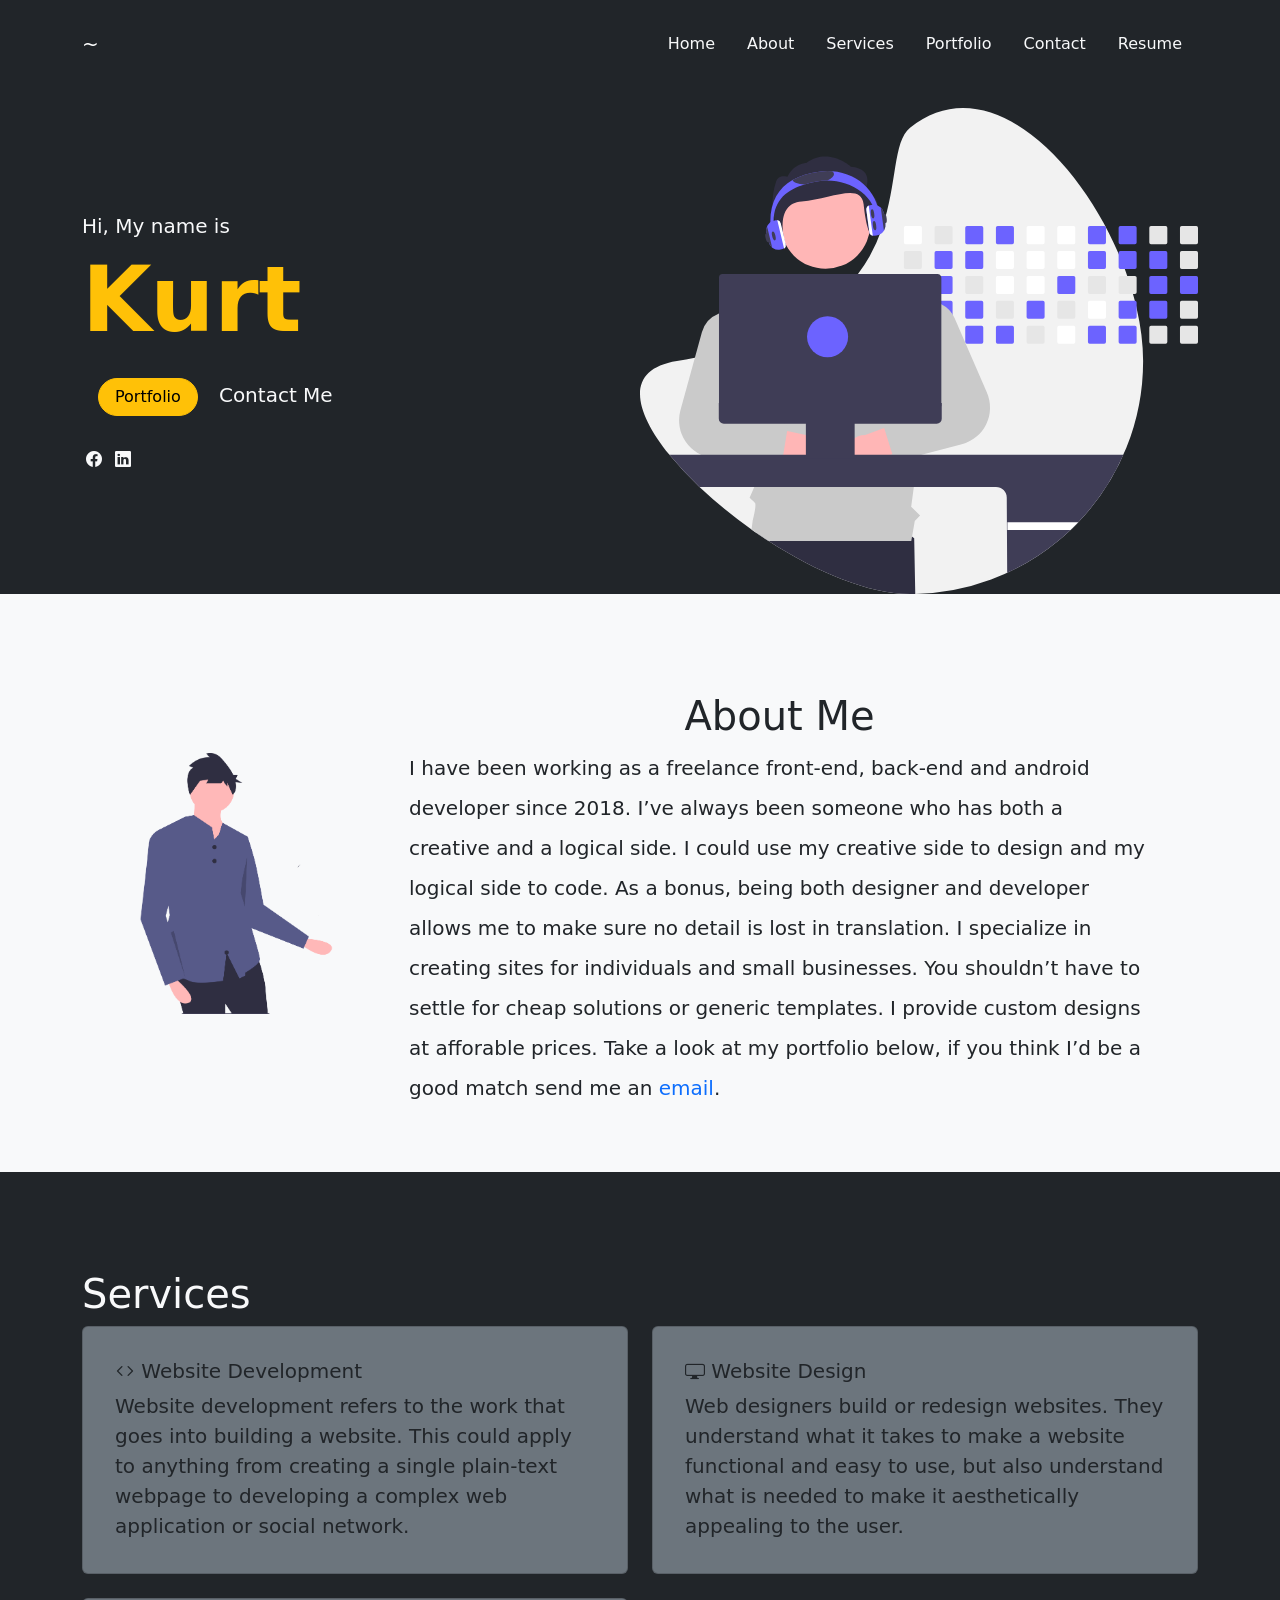
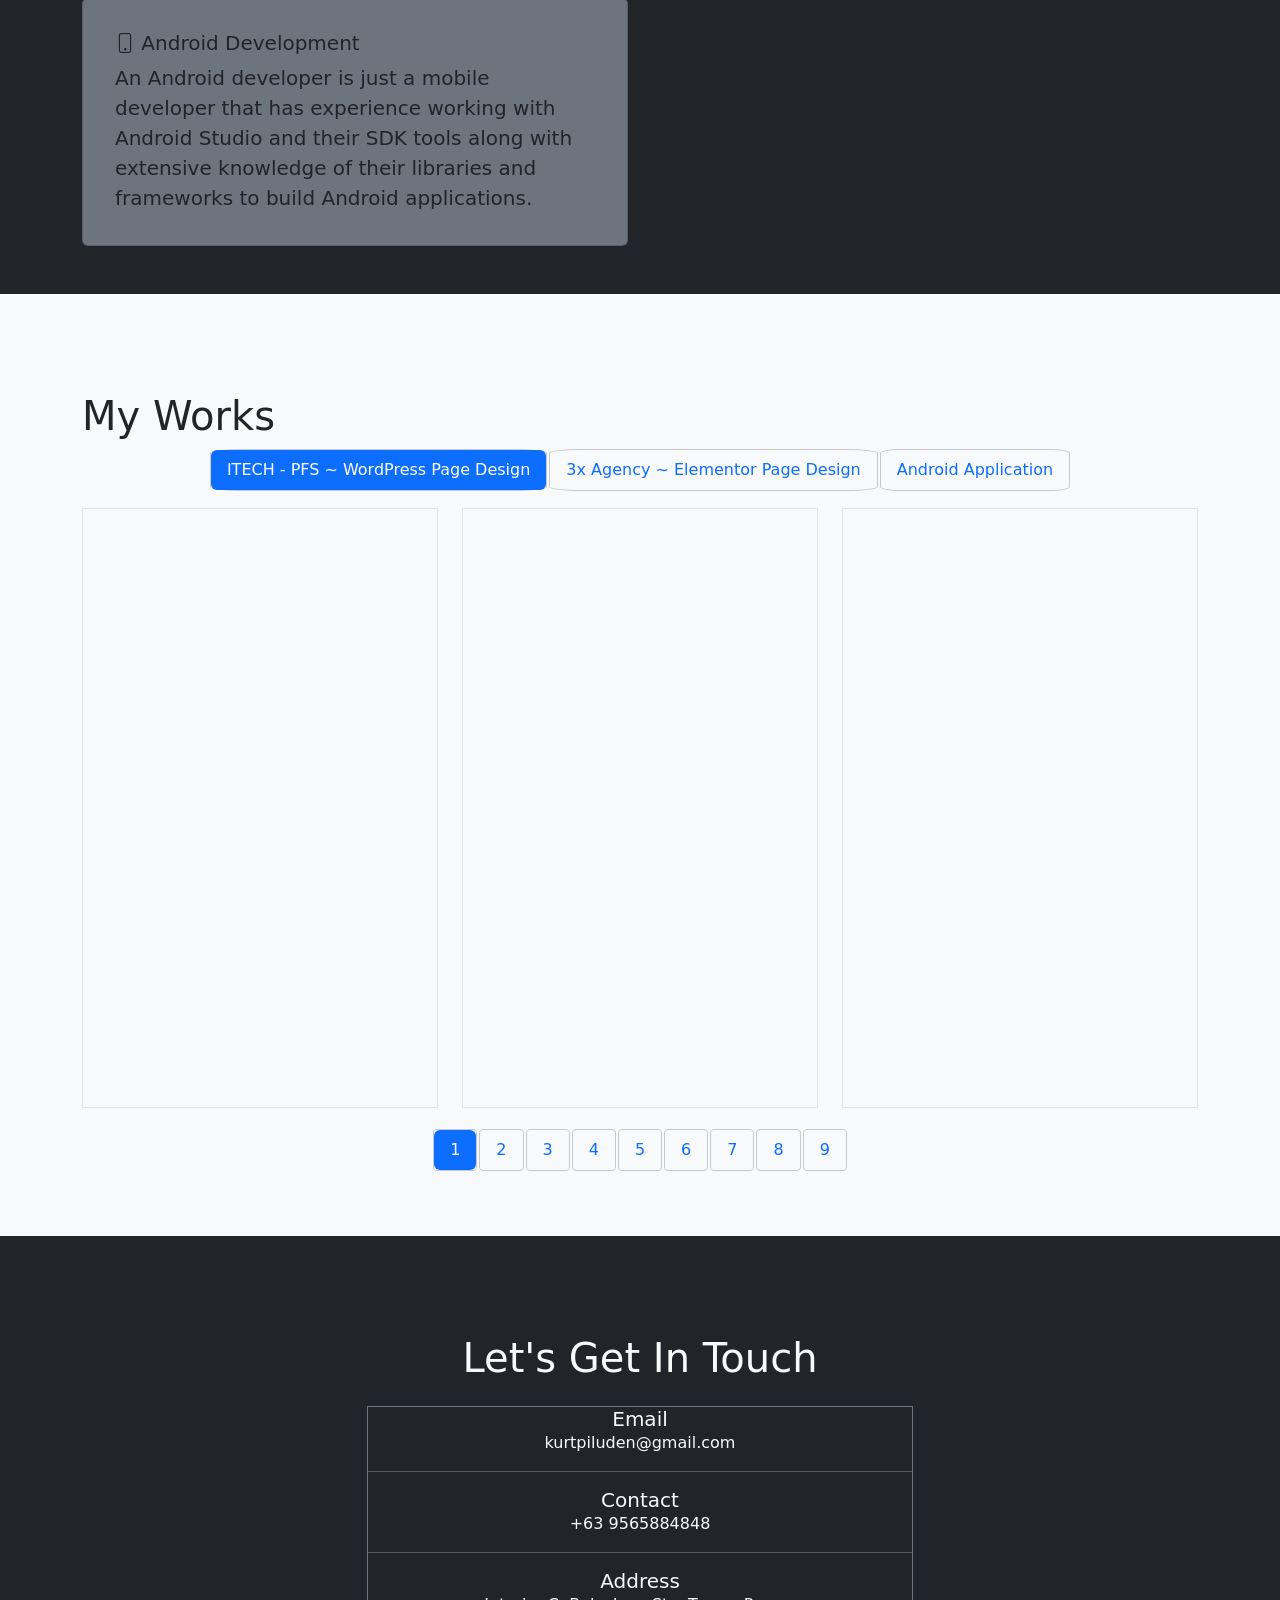
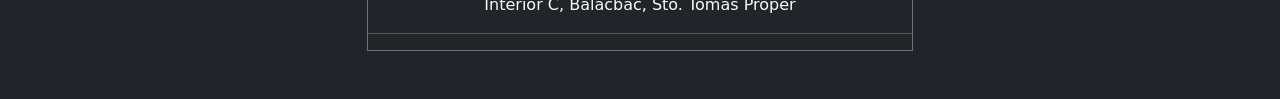
==== index.html @ 029cc688 "Update index.html" ====
<!DOCTYPE html>
<html lang="en">
  <head>
    <meta charset="UTF-8" />
    <meta http-equiv="X-UA-Compatible" content="IE=edge" />
    <meta name="viewport" content="width=device-width, initial-scale=1.0" />
    <link
      href="https://cdn.jsdelivr.net/npm/bootstrap@5.1.0/dist/css/bootstrap.min.css"
      rel="stylesheet"
      integrity="sha384-KyZXEAg3QhqLMpG8r+8fhAXLRk2vvoC2f3B09zVXn8CA5QIVfZOJ3BCsw2P0p/We"
      crossorigin="anonymous"
    />
    <link
      rel="stylesheet"
      href="https://cdn.jsdelivr.net/npm/bootstrap-icons@1.3.0/font/bootstrap-icons.css"
    />
    <link rel="stylesheet" href="style.css" />

    <title>Kurt mathew</title>
  </head>
  <body>
    <!-- NAVBAR -->
    <nav class="navbar navbar-expand-lg navbar-dark bg-dark py-3 fixed-top">
      <div class="container">
        <a href="#" class="navbar-brand">~</a>
        <button
          class="navbar-toggler"
          type="button"
          data-bs-toggle="collapse"
          data-bs-target="navbarMenu"
        >
          <span class="navbar-toggler-icon"></span>
        </button>
        <div class="collapse navbar-collapse" id="navbarMenu">
          <ul class="navbar nav ms-auto">
            <li class="nav-item">
              <a href="#" class="nav-link text-light">Home</a>
            </li>
            <li class="nav-item">
              <a href="#about" class="nav-link text-light">About</a>
            </li>
            <li class="nav-item">
              <a href="#services" class="nav-link text-light">Services</a>
            </li>
            <li class="nav-item">
              <a href="#portfolio" class="nav-link text-light">Portfolio</a>
            </li>
            <li class="nav-item">
              <a href="#contact" class="nav-link text-light">Contact</a>
            </li>
            <li class="nav-item">
              <a href="https://docs.google.com/document/d/1ZUvhlekT9rxdc0G_mpapQkmMATclfjS7/edit?usp=sharing&ouid=116935845436692806814&rtpof=true&sd=true" target="_blank" class="nav-link text-light">Resume</a>
            </li>
          </ul>
        </div>
      </div>
    </nav>

    <!-- Banner -->
    <section
      id="about-banner"
      class="bg-dark text-light p-lg-0 pt-lg-5 p-5 text-cente text-sm-start"
    >
      <div class="container">
        <div class="d-sm-flex align-items-center justify-content-between">
          <div>
            <h5 class="fw-light">Hi, My name is</h5>
            <h1 id="banner-name" class="text-warning fw-bold">Kurt</h1>
            <div class="p-3">
              <a href="#portfolio" class="px-3 btn btn-warning rounded-pill"
                >Portfolio</a
              >
              <a href="#contact" class="px-3 lead text-decoration-none text-light"
                >Contact Me</a
              >
            </div>
            <div class="py-3">
              <a href="https://www.facebook.com/kurt.piluden/" target="_blank"><i class="bi bi-facebook text-light mx-1"></i></a>
              <a href="https://www.linkedin.com/in/kurt-piluden-186836158/" target="_blank"><i class="bi bi-linkedin text-light mx-1" ></i></a>
            </div>
          </div>
          <img
            src="img/banner-img.svg"
            class="w-50 img-fluid d-none d-sm-block"
            alt=""
          />
        </div>
      </div>
    </section>

    <!-- About -->
    <section class="bg-light py-5" id="about">
      <div class="container">
        <div class="d-sm-flex align-items-center justify-content-between">
          <img
            src="img/abt.png"
            alt=""
            class="w-25 img-fluid d-none d-sm-block"
          />
          <div class="px-5">
            <h1 class="text-center">About Me</h1>
            <p class="lead lh-lg">
              I have been working as a freelance front-end, back-end and android developer since 2018. I’ve always been someone who has both a creative and a logical side. I could use my creative side to design and my logical side to code. As a bonus, being both designer and developer allows me to make sure no detail is lost in translation. I specialize in creating sites for individuals and small businesses. You shouldn’t have to settle for cheap solutions or generic templates. I provide custom designs at afforable prices. Take a look at my portfolio below, if you think I’d be a good match send me an <a class="text-primary text-decoration-none" href="mailto:kurtpioluden@gmail.com">email</a>. 
            </p>
          </div>
        </div>
      </div>
    </section>

    <!-- Services -->
    <section class="bg-dark text-light py-5" id="services">
      <div class="container">
        <h1>Services</h1>
        <div class="row g-4">
          <div class="col-md-6">
            <div class="card bg-secondary p-3">
              <div class="card-body">
                <h5 class="card-title">
                  <i class="bi bi-code"></i> Website Development
                </h5>
                <!-- <p class="fs-6">3 years experience</p> -->
                <p class="card-text lead">
                  Website development refers to the work that goes into building
                  a website. This could apply to anything from creating a single
                  plain-text webpage to developing a complex web application or
                  social network.
                </p>
                <!-- <p class="fs-6">HTML5, CSS3, JavaScript, PHP, WordPress</p> -->
              </div>
            </div>
          </div>

          <div class="col-md-6">
            <div class="card bg-secondary p-3">
              <div class="card-body">
                <h5 class="card-title">
                  <i class="bi bi-display"></i> Website Design
                </h5>
                <!-- <p class="fs-6">3 years experience</p> -->
                <p class="card-text lead">
                  Web designers build or redesign websites. They understand what
                  it takes to make a website functional and easy to use, but
                  also understand what is needed to make it aesthetically
                  appealing to the user.
                </p>
                <!-- <p class="fs-6">HTML5, CSS3, JavaScript, Bootstrap Layout Design, WordPress, Elementor</p> -->
              </div>
            </div>
          </div>

          <div class="col-md-6">
            <div class="card bg-secondary p-3">
              <div class="card-body">
                <h5 class="card-title">
                  <i class="bi bi-phone"></i> Android Development
                </h5>
                <!-- <p class="fs-6">3 years experience</p> -->
                <p class="card-text lead">
                  An Android developer is just a mobile developer that has
                  experience working with Android Studio and their SDK tools
                  along with extensive knowledge of their libraries and
                  frameworks to build Android applications.
                </p>
                <!-- <p class="fs-6">Android Studio</p> -->
              </div>
            </div>
          </div>
          <!-- <div class="col-md-6">
            <div class="card bg-secondary p-3">
              <div class="card-body">
                <h5 class="card-title">
                  <i class="bi bi-display"></i> Web Development
                </h5>
                <p class="fs-6">3 years experience</p>
                <p class="card-text lead">
                  Lorem ipsum dolor sit amet, consectetur adipiscing elit.
                  Praesent at tortor dui. Integer purus justo, volutpat sit amet
                  nisl vitae, tempus ullamcorper magna.
                </p>
                <p class="fs-6">HTML5, CSS3, JavaScript, PHP, Wordpress</p>
              </div>
            </div>
          </div> -->
        </div>
      </div>
    </section>

    <!-- Portfolio -->
    <section class="bg-light text-dark py-5" id="portfolio">
      <div class="container">
        <h1>My Works</h1>
        <ul class="nav nav-pills mb-3 d-flex justify-content-center" id="pills-tab" role="tablist">
          <li class="nav-item" role="presentation">
            <button class="nav-link active" id="pills-home-tab" data-bs-toggle="pill" data-bs-target="#pills-home" type="button" role="tab" >
              ITECH - PFS ~ WordPress Page Design
            </button>
          </li>
          <li class="nav-item" role="presentation">
            <button class="nav-link" id="pills-profile-tab" data-bs-toggle="pill" data-bs-target="#pills-profile" type="button" role="tab" >
              3x Agency ~ Elementor Page Design
            </button>
          </li>
          <li class="nav-item" role="presentation">
            <button class="nav-link" id="pills-contact-tab" data-bs-toggle="pill" data-bs-target="#pills-contact" type="button" role="tab" >
              Android Application
            </button>
          </li>
        </ul>

        <div class="tab-content" id="pills-tabContent">
          <!-- WordPress -->
          <div class="tab-pane fade show active" id="pills-home" role="tabpanel">

            <!-- Pages Content -->
            <div class="tab-content" id="workpills-tabContent">
              <div class="tab-pane show active fade" id="page-one" role="tabpanel">
                <div class="row">
                  <div class="col-sm-4">
                    <div class="screen">
                      <a href="#img1"><img src="img/wp-work-1.png" alt="" class="img-fluid" /></a>
                    </div>
                    <!-- lightbox container hidden with CSS -->
                    <a href="#portfolio" class="lightbox" id="img1">
                      <img src="img/wp-work-1.png" alt="" class="lightbox_content" />
                    </a>
                  </div>
                  <div class="col-sm-4">
                    <div class="screen">
                      <a href="#img2"><img src="img/wp-work-2.png" alt="" class="img-fluid" /></a>
                    </div>
                    <!-- lightbox container hidden with CSS -->
                    <a href="#portfolio" class="lightbox" id="img2">
                      <img src="img/wp-work-2.png" alt="" class="lightbox_content" />
                    </a>
                  </div>

                  <div class="col-sm-4">
                    <div class="screen">
                      <a href="#img3"><img src="img/wp-work-3.png" alt="" class="img-fluid" /></a>
                    </div>
                    <!-- lightbox container hidden with CSS -->
                    <a href="#portfolio" class="lightbox" id="img3">
                      <img src="img/wp-work-3.png" alt="" class="lightbox_content" />
                    </a>
                  </div>
                </div>
              </div>

              <div class="tab-pane fade" id="page-two" role="tabpanel">
                <div class="row">
                  <div class="col-sm-4">
                    <div class="screen">
                      <a href="#img4"><img src="img/wp-work-4.png" alt="" class="img-fluid" /></a>
                    </div>
                    <!-- lightbox container hidden with CSS -->
                    <a href="#portfolio" class="lightbox" id="img4">
                      <img src="img/wp-work-4.png" alt="" class="lightbox_content" />
                    </a>
                  </div>
                  <div class="col-sm-4">
                    <div class="screen">
                      <a href="#img5"><img src="img/wp-work-5.png" alt="" class="img-fluid" /></a>
                    </div>
                    <!-- lightbox container hidden with CSS -->
                    <a href="#portfolio" class="lightbox" id="img5">
                      <img src="img/wp-work-5.png" alt="" class="lightbox_content" />
                    </a>
                  </div>
                  <div class="col-sm-4">
                    <div class="screen">
                      <a href="#img6"><img src="img/wp-work-6.png" alt="" class="img-fluid" /></a>
                    </div>
                    <!-- lightbox container hidden with CSS -->
                    <a href="#portfolio" class="lightbox" id="img6">
                      <img src="img/wp-work-6.png" alt="" class="lightbox_content" />
                    </a>
                  </div>
                </div>
              </div>

              <div class="tab-pane fade" id="page-three" role="tabpanel">
                <div class="row">
                  <div class="col-sm-4">
                    <div class="screen">
                      <a href="#img7"><img src="img/wp-work-7.png" alt="" class="img-fluid" /></a>
                    </div>
                    <!-- lightbox container hidden with CSS -->
                    <a href="#portfolio" class="lightbox" id="img7">
                      <img src="img/wp-work-7.png" alt="" class="lightbox_content" />
                    </a>
                  </div>
                  <div class="col-sm-4">
                    <div class="screen">
                      <a href="#img8"><img src="img/wp-work-8.png" alt="" class="img-fluid" /></a>
                    </div>
                    <!-- lightbox container hidden with CSS -->
                    <a href="#portfolio" class="lightbox" id="img8">
                      <img src="img/wp-work-8.png" alt="" class="lightbox_content" />
                    </a>
                  </div>
                  <div class="col-sm-4">
                    <div class="screen">
                      <a href="#img9"><img src="img/wp-work-9.png" alt="" class="img-fluid" /></a>
                    </div>
                    <!-- lightbox container hidden with CSS -->
                    <a href="#portfolio" class="lightbox" id="img9">
                      <img src="img/wp-work-9.png" alt="" class="lightbox_content" />
                    </a>
                  </div>
                </div>
              </div>

              <div class="tab-pane fade" id="page-four" role="tabpanel">
                <div class="row">
                  <div class="col-sm-4">
                    <div class="screen">
                      <a href="#img10"><img src="img/wp-work-10.png" alt="" class="img-fluid" /></a>
                    </div>
                    <!-- lightbox container hidden with CSS -->
                    <a href="#portfolio" class="lightbox" id="img10">
                      <img src="img/wp-work-10.png" alt="" class="lightbox_content" />
                    </a>
                  </div>
                  <div class="col-sm-4">
                    <div class="screen">
                      <a href="#img11"><img src="img/wp-work-11.png" alt="" class="img-fluid" /></a>
                    </div>
                    <!-- lightbox container hidden with CSS -->
                    <a href="#portfolio" class="lightbox" id="img11">
                      <img src="img/wp-work-11.png" alt="" class="lightbox_content" />
                    </a>
                  </div>
                  <div class="col-sm-4">
                    <div class="screen">
                      <a href="#img12"><img src="img/wp-work-12.png" alt="" class="img-fluid" /></a>
                    </div>
                    <!-- lightbox container hidden with CSS -->
                    <a href="#portfolio" class="lightbox" id="img12">
                      <img src="img/wp-work-12.png" alt="" class="lightbox_content" />
                    </a>
                  </div>
                </div>
              </div>

              <div class="tab-pane fade" id="page-five" role="tabpanel">
                <div class="row">
                  <div class="col-sm-4">
                    <div class="screen">
                      <a href="#img13"><img src="img/wp-work-13.png" alt="" class="img-fluid" /></a>
                    </div>
                    <!-- lightbox container hidden with CSS -->
                    <a href="#portfolio" class="lightbox" id="img13">
                      <img src="img/wp-work-13.png" alt="" class="lightbox_content" />
                    </a>
                  </div>
                  <div class="col-sm-4">
                    <div class="screen">
                      <a href="#img14"><img src="img/wp-work-14.png" alt="" class="img-fluid" /></a>
                    </div>
                    <!-- lightbox container hidden with CSS -->
                    <a href="#portfolio" class="lightbox" id="img14">
                      <img src="img/wp-work-14.png" alt="" class="lightbox_content" />
                    </a>
                  </div>
                  <div class="col-sm-4">
                    <div class="screen">
                      <a href="#img15"><img src="img/wp-work-15.png" alt="" class="img-fluid" /></a>
                    </div>
                    <!-- lightbox container hidden with CSS -->
                    <a href="#portfolio" class="lightbox" id="img15">
                      <img src="img/wp-work-15.png" alt="" class="lightbox_content" />
                    </a>
                  </div>
                </div>
              </div>

              <div class="tab-pane fade" id="page-six" role="tabpanel">
                <div class="row">
                  <div class="col-sm-4">
                    <div class="screen">
                      <a href="#img16"><img src="img/wp-work-16.png" alt="" class="img-fluid" /></a>
                    </div>
                    <!-- lightbox container hidden with CSS -->
                    <a href="#portfolio" class="lightbox" id="img16">
                      <img src="img/wp-work-16.png" alt="" class="lightbox_content" />
                    </a>
                  </div>
                  <div class="col-sm-4">
                    <div class="screen">
                      <a href="#img17"><img src="img/wp-work-17.png" alt="" class="img-fluid" /></a>
                    </div>
                    <!-- lightbox container hidden with CSS -->
                    <a href="#portfolio" class="lightbox" id="img17">
                      <img src="img/wp-work-17.png" alt="" class="lightbox_content" />
                    </a>
                  </div>
                  <div class="col-sm-4">
                    <div class="screen">
                      <a href="#img18"><img src="img/wp-work-18.png" alt="" class="img-fluid" /></a>
                    </div>
                    <!-- lightbox container hidden with CSS -->
                    <a href="#portfolio" class="lightbox" id="img18">
                      <img src="img/wp-work-18.png" alt="" class="lightbox_content" />
                    </a>
                  </div>
                </div>
              </div>

              <div class="tab-pane fade" id="page-seven" role="tabpanel">
                <div class="row">
                  <div class="col-sm-4">
                    <div class="screen">
                      <a href="#img19"><img src="img/wp-work-19.png" alt="" class="img-fluid" /></a>
                    </div>
                    <!-- lightbox container hidden with CSS -->
                    <a href="#portfolio" class="lightbox" id="img19">
                      <img src="img/wp-work-19.png" alt="" class="lightbox_content" />
                    </a>
                  </div>
                  <div class="col-sm-4">
                    <div class="screen">
                      <a href="#img20"><img src="img/wp-work-20.png" alt="" class="img-fluid" /></a>
                    </div>
                    <!-- lightbox container hidden with CSS -->
                    <a href="#portfolio" class="lightbox" id="img20">
                      <img src="img/wp-work-20.png" alt="" class="lightbox_content" />
                    </a>
                  </div>
                  <div class="col-sm-4">
                    <div class="screen">
                      <a href="#img21"><img src="img/wp-work-21.png" alt="" class="img-fluid" /></a>
                    </div>
                    <!-- lightbox container hidden with CSS -->
                    <a href="#portfolio" class="lightbox" id="img21">
                      <img src="img/wp-work-21.png" alt="" class="lightbox_content" />
                    </a>
                  </div>
                </div>
              </div>

              <div class="tab-pane fade" id="page-eight" role="tabpanel">
                <div class="row">
                  <div class="col-sm-4">
                    <div class="screen">
                      <a href="#img22"><img src="img/wp-work-22.png" alt="" class="img-fluid" /></a>
                    </div>
                    <!-- lightbox container hidden with CSS -->
                    <a href="#portfolio" class="lightbox" id="img22">
                      <img src="img/wp-work-22.png" alt="" class="lightbox_content" />
                    </a>
                  </div>
                  <div class="col-sm-4">
                    <div class="screen">
                      <a href="#img23"><img src="img/wp-work-23.png" alt="" class="img-fluid" /></a>
                    </div>
                    <!-- lightbox container hidden with CSS -->
                    <a href="#portfolio" class="lightbox" id="img23">
                      <img src="img/wp-work-23.png" alt="" class="lightbox_content" />
                    </a>
                  </div>
                  <div class="col-sm-4">
                    <div class="screen">
                      <a href="#img24"><img src="img/wp-work-24.png" alt="" class="img-fluid" /></a>
                    </div>
                    <!-- lightbox container hidden with CSS -->
                    <a href="#portfolio" class="lightbox" id="img24">
                      <img src="img/wp-work-24.png" alt="" class="lightbox_content" />
                    </a>
                  </div>
                </div>
              </div>

              <div class="tab-pane fade" id="page-nine" role="tabpanel">
                <div class="row">
                  <div class="col-sm-4">
                    <div class="screen">
                      <a href="#img25"><img src="img/wp-work-25.png" alt="" class="img-fluid" /></a>
                    </div>
                    <!-- lightbox container hidden with CSS -->
                    <a href="#portfolio" class="lightbox" id="img25">
                      <img src="img/wp-work-25.png" alt="" class="lightbox_content" />
                    </a>
                  </div>
                  <div class="col-sm-4">
                    <div class="screen">
                      <a href="#img26"><img src="img/wp-work-26.png" alt="" class="img-fluid" /></a>
                    </div>
                    <!-- lightbox container hidden with CSS -->
                    <a href="#portfolio" class="lightbox" id="img26">
                      <img src="img/wp-work-26.png" alt="" class="lightbox_content" />
                    </a>
                  </div>
                </div>
              </div>
            </div>

            <!-- Pages -->
              <ul class="nav nav-pills mb-3 d-flex justify-content-center" id="workpills-tab" role="tablist">
                <li class="nav-item" role="presentation">
                  <button class="nav-link active" id="work-home-tab" data-bs-toggle="pill" data-bs-target="#page-one" type="button" role="tab">
                    1
                  </button>
                </li>
                <li class="nav-item" role="presentation">
                  <button class="nav-link" id="work-profile-tab" data-bs-toggle="pill" data-bs-target="#page-two" type="button" role="tab" >
                    2
                  </button>
                </li>
                <li class="nav-item" role="presentation">
                  <button class="nav-link" id="work-contact-tab" data-bs-toggle="pill" data-bs-target="#page-three" type="button" role="tab" >
                    3
                  </button>
                </li>
                <li class="nav-item" role="presentation">
                  <button class="nav-link" id="work-contact-tab" data-bs-toggle="pill" data-bs-target="#page-four" type="button" role="tab" >
                    4
                  </button>
                </li>
                <li class="nav-item" role="presentation">
                  <button class="nav-link" id="work-contact-tab" data-bs-toggle="pill" data-bs-target="#page-five" type="button" role="tab" >
                    5
                  </button>
                </li>
                <li class="nav-item" role="presentation">
                  <button class="nav-link" id="work-contact-tab" data-bs-toggle="pill" data-bs-target="#page-six" type="button" role="tab" >
                    6
                  </button>
                </li>
                <li class="nav-item" role="presentation">
                  <button class="nav-link" id="work-contact-tab" data-bs-toggle="pill" data-bs-target="#page-seven" type="button" role="tab" >
                    7
                  </button>
                </li>
                <li class="nav-item" role="presentation">
                  <button class="nav-link" id="work-contact-tab" data-bs-toggle="pill" data-bs-target="#page-eight" type="button" role="tab" >
                    8
                  </button>
                </li>
                <li class="nav-item" role="presentation">
                  <button class="nav-link" id="work-contact-tab" data-bs-toggle="pill" data-bs-target="#page-nine" type="button" role="tab" >
                    9
                  </button>
                </li>
              </ul>
          </div>

          <!-- Elementor -->
          <div class="tab-pane fade" id="pills-profile" role="tabpanel">
            <!-- Pages Content -->
            <div class="tab-content" id="Eworkpills-tabContent">
              <div class="tab-pane show active fade" id="page-oneElem" role="tabpanel">
                <div class="row">
                  <div class="col-sm-4">
                    <div class="screen">
                      <a href="#Eimg1"><img src="img/elem-work1.png" alt="" class="img-fluid" /></a>
                    </div>
                    <!-- lightbox container hidden with CSS -->
                    <a href="#portfolio" class="lightbox" id="Eimg1">
                      <img src="img/elem-work1.png" alt="" class="lightbox_content" />
                    </a>
                  </div>
                  <div class="col-sm-4">
                    <div class="screen">
                      <a href="#Eimg2"><img src="img/elem-work2.png" alt="" class="img-fluid" /></a>
                    </div>
                    <!-- lightbox container hidden with CSS -->
                    <a href="#portfolio" class="lightbox" id="Eimg2">
                      <img src="img/elem-work2.png" alt="" class="lightbox_content" />
                    </a>
                  </div>

                  <div class="col-sm-4">
                    <div class="screen">
                      <a href="#Eimg3"><img src="img/elem-work3.png" alt="" class="img-fluid" /></a>
                    </div>
                    <!-- lightbox container hidden with CSS -->
                    <a href="#portfolio" class="lightbox" id="Eimg3">
                      <img src="img/elem-work3.png" alt="" class="lightbox_content" />
                    </a>
                  </div>
                </div>
              </div>

              <div class="tab-pane fade" id="page-twoElem" role="tabpanel">
                <div class="row">
                  <div class="col-sm-4">
                    <div class="screen">
                      <a href="#Eimg4"><img src="img/elem-work4.png" alt="" class="img-fluid" /></a>
                    </div>
                    <!-- lightbox container hidden with CSS -->
                    <a href="#portfolio" class="lightbox" id="Eimg4">
                      <img src="img/elem-work4.png" alt="" class="lightbox_content" />
                    </a>
                  </div>
                  <div class="col-sm-4">
                    <div class="screen">
                      <a href="#Eimg5"><img src="img/elem-work5.png" alt="" class="img-fluid" /></a>
                    </div>
                    <!-- lightbox container hidden with CSS -->
                    <a href="#portfolio" class="lightbox" id="Eimg5">
                      <img src="img/elem-work5.png" alt="" class="lightbox_content" />
                    </a>
                  </div>

                  <div class="col-sm-4">
                    <div class="screen">
                      <a href="#Eimg6"><img src="img/elem-work6.png" alt="" class="img-fluid" /></a>
                    </div>
                    <!-- lightbox container hidden with CSS -->
                    <a href="#portfolio" class="lightbox" id="Eimg6">
                      <img src="img/elem-work6.png" alt="" class="lightbox_content" />
                    </a>
                  </div>
                </div>
              </div>

              <div class="tab-pane fade" id="page-threeElem" role="tabpanel">
                <div class="row">
                  <div class="col-sm-4">
                    <div class="screen">
                      <a href="#Eimg7"><img src="img/elem-work7.png" alt="" class="img-fluid" /></a>
                    </div>
                    <!-- lightbox container hidden with CSS -->
                    <a href="#portfolio" class="lightbox" id="Eimg7">
                      <img src="img/elem-work7.png" alt="" class="lightbox_content" />
                    </a>
                  </div>
                  <div class="col-sm-4">
                    <div class="screen">
                      <a href="#Eimg8"><img src="img/elem-work8.png" alt="" class="img-fluid" /></a>
                    </div>
                    <!-- lightbox container hidden with CSS -->
                    <a href="#portfolio" class="lightbox" id="Eimg8">
                      <img src="img/elem-work8.png" alt="" class="lightbox_content" />
                    </a>
                  </div>

                  <div class="col-sm-4">
                    <div class="screen">
                      <a href="#Eimg9"><img src="img/elem-work9.png" alt="" class="img-fluid" /></a>
                    </div>
                    <!-- lightbox container hidden with CSS -->
                    <a href="#portfolio" class="lightbox" id="Eimg9">
                      <img src="img/elem-work9.png" alt="" class="lightbox_content" />
                    </a>
                  </div>
                </div>
              </div>
            </div>

            <!-- Pages -->
            <ul class="nav nav-pills mb-3 d-flex justify-content-center" id="Eworkpills-tab" role="tablist">
              <li class="nav-item" role="presentation">
                <button class="nav-link active" id="work-home-tab" data-bs-toggle="pill" data-bs-target="#page-oneElem" type="button" role="tab">
                  1
                </button>
              </li>
              <li class="nav-item" role="presentation">
                <button class="nav-link" id="work-profile-tab" data-bs-toggle="pill" data-bs-target="#page-twoElem" type="button" role="tab" >
                  2
                </button>
              </li>
              <li class="nav-item" role="presentation">
                <button class="nav-link" id="work-contact-tab" data-bs-toggle="pill" data-bs-target="#page-threeElem" type="button" role="tab" >
                  3
                </button>
              </li>
            </ul>

          </div>

          <!-- Android -->
          <div class="tab-pane fade" id="pills-contact" role="tabpanel">
            <div class="row">
              <div class="col">
                <div class="card mb-3" style="max-width: 540px;">
                  <div class="row g-0">
                    <div class="col-md-4">
                      <img src="img/flickpick_logo.jpg" class="img-fluid rounded-start" alt="...">
                      <img src="img/qrcode_play.google.com.png" class="img-fluid rounded-start" alt="...">
                    </div>
                    <div class="col-md-8">
                      <div class="card-body">
                        <h5 class="card-title">FlickPick App</h5> <hr>
                        <p class="card-text fs-6 fw-light">When you use FlickPick, it starts to learn what kinds of movies and shows you like, and can suggest flicks for you to watch, accordingly! 
                          The more you use FlickPick, the more accurate the suggestions become!
                          </p><hr>
                          <a href="https://play.google.com/store/apps/details?id=com.flick.FlickPickAppOfficial" target="_blank" class="btn btn-primary btn-md" tabindex="-1" role="button" aria-disabled="true">Google Play</a>
                      </div>
                    </div>
                  </div>
                </div>
              </div>
            </div>
          </div>

        </div>

        </div>
      </div>
    </section>

    <!-- Contact -->
    <section class="bg-dark text-light py-5" id="contact">
      <div class="container">
        <div class="align-items-center">
          <h1 class="pb-3 text-center">Let's Get In Touch</h1>
          <div class="row">
            <div class="offset-sm-3 col-sm-6 offset-sm-3 align-items-center text-center">
              <div class="card-body border border-secondary">
                <h5 class="card-title">Email</h5>
                <p class="card-text fs-6 fw-light"><a class="text-light text-decoration-none" href="mailto:kurtpioluden@gmail.com">kurtpiluden@gmail.com</a></p><hr>
                <h5 class="card-title">Contact</h5>
                <p class="card-text fs-6 fw-light">+63 9565884848</p><hr>
                <h5 class="card-title">Address</h5>
                <p class="card-text fs-6 fw-light">Interior C, Balacbac, Sto. Tomas Proper </p><hr>
              </div>
            <!-- <div class="col-sm-4 align-items-center text-center">
              <div class="card-body border border-secondary">
                <h5 class="card-title">Email</h5>
                <p class="card-text fs-6 fw-light"><a class="text-light text-decoration-none" href="mailto:kurtpioluden@gmail.com">kurtpiluden@gmail.com</a></p><hr>
                <h5 class="card-title">Contact</h5>
                <p class="card-text fs-6 fw-light">+63 9565884848</p><hr>
                <h5 class="card-title">Address</h5>
                <p class="card-text fs-6 fw-light">Interior C, Balacbac, Sto. Tomas Proper </p><hr>
              </div>
            </div>
            <div class="col-sm-8">
              <form action="">
                <div class="row">
                  <div class="col">
                    <input type="text" class="form-control" placeholder="Name"/>
                  </div>
                  <div class="col">
                    <input type="email" class="form-control" placeholder="Email"/>
                  </div>
                </div>
                <input type="text" class="form-control" placeholder="Subject" />
                <textarea class="form-control" placeholder="Message" id="message" style="height: 100px"
                ></textarea>
                <div class="d-grid gap-2">
                  <button class="btn btn-primary btn-lg" type="button">Submit</button>
                </div>
              </form>
            </div> -->
          </div>
        </div>
      </div>
    </section>

    <script
      src="https://cdn.jsdelivr.net/npm/bootstrap@5.1.0/dist/js/bootstrap.bundle.min.js"
      integrity="sha384-U1DAWAznBHeqEIlVSCgzq+c9gqGAJn5c/t99JyeKa9xxaYpSvHU5awsuZVVFIhvj"
      crossorigin="anonymous"
    ></script>
  </body>
</html>
---- style.css ----
body::before {
  display: block;
  content: "";
  height: 60px;
}

#banner-name {
  font-size: 90px;
}

#services h1,
#portfolio h1,
#contact h1,
#about h1 {
  padding-top: 50px;
}

#workpills-tab,
#Eworkpills-tab {
  margin-top: 20px;
}

#workpills-tab li,
#pills-tab li,
#Eworkpills-tab li {
  border: 1px solid #c8c8c8;
  margin: 1px;
  border-radius: 10%;
}

.screen {
  display: block;
  /* width: 300px; */
  height: 600px;
  overflow: hidden;
  position: relative;
  border: 1px solid #e4e4e4;
  border-radius: 1px;
  margin: 0 auto;
}
/* .screen img {
  bottom: -1218px;
  width: 100%;
  height: auto;
  position: absolute;
  z-index: 0;
  margin: 0;
  padding: 0;
  -webkit-transition: top 11s;
  -moz-transition: top 11s;
  -ms-transition: top 11s;
  -o-transition: top 11s;
  transition: bottom 11s;
}
.screen:hover img {
  bottom: 0;
  -webkit-transition: all 11s;
  -moz-transition: all 11s;
  -ms-transition: all 11s;
  -o-transition: all 11s;
  transition: all 11s;
} */

input,
textarea {
  margin-bottom: 15px;
}

.form-control,
.form-control:focus {
  background: #fff0;
  color: #fff;
}

.form-control:focus {
  color: #fff;
}

/** LIGHTBOX MARKUP **/

.lightbox {
  /* Default to hidden */
  display: none;

  /* Overlay entire screen */
  position: fixed;
  z-index: 999;
  top: 0;
  left: 0;
  right: 0;
  bottom: 0;

  /* A bit of padding around image */
  padding: 1em;

  /* Translucent background */
  background: rgba(0, 0, 0, 0.8);

  width: auto; /* set arbitrary dimensions */
  height: auto;
  overflow: scroll; /* causes .lightbox to be scrollable if children overflow it */
}

.lightbox img {
  max-width: none; /* max-width: 90%; <---- don't set this (otherwise image will never overflow parent)*/
  margin-top: 4%;
  overflow-y: visible; /* overflow-y: scroll; <---- don't set this (images can't contain anythying, so nothing can overflow from them*/
  height: auto; /* height: 100%; <---- don't set this (otherwise image will never overflow parent)*/
}

/* Unhide the lightbox when it's the target */
.lightbox:target {
  display: block;
  outline: none;
}

/* .lightbox span { */
/* Full width and height */
/* display: block;
  width: 100%;
  height: 100%; */

/* Size and position background image */
/* background-position: center;
  background-repeat: no-repeat;
  background-size: contain;
} */
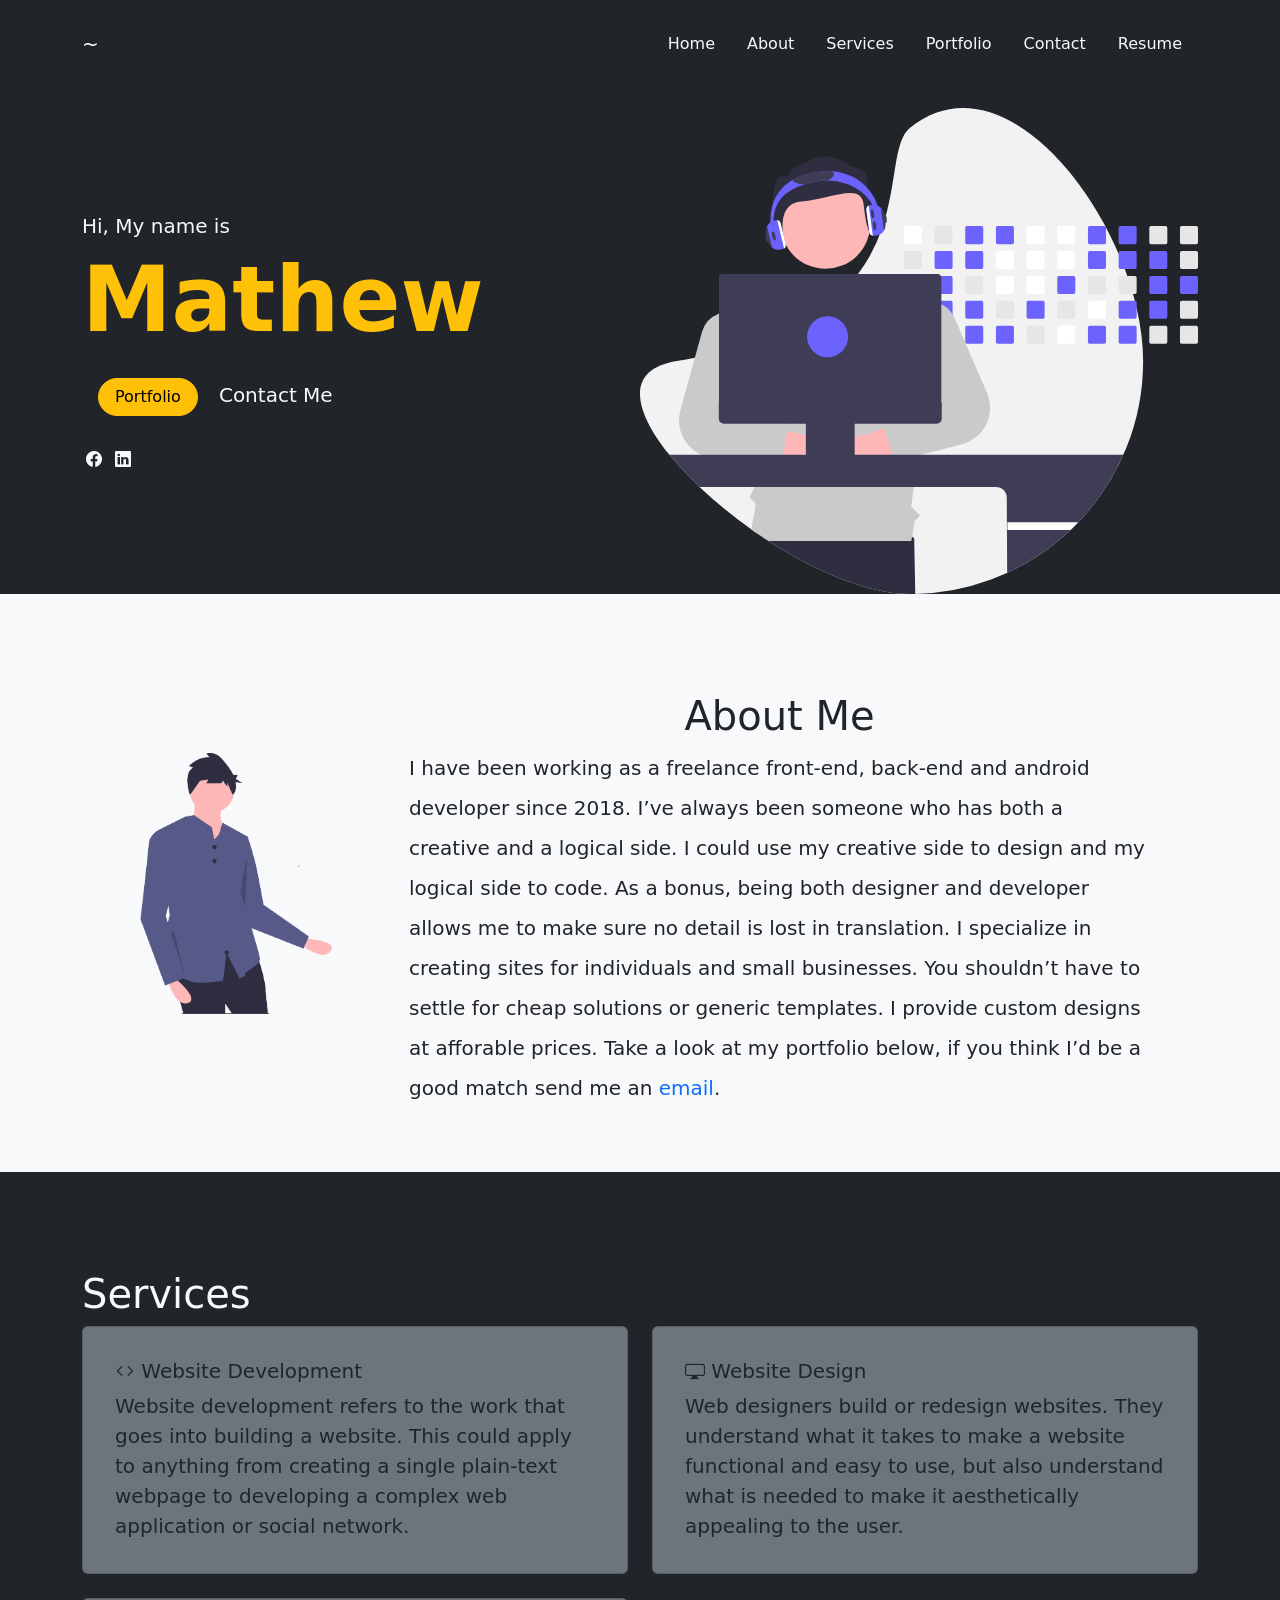
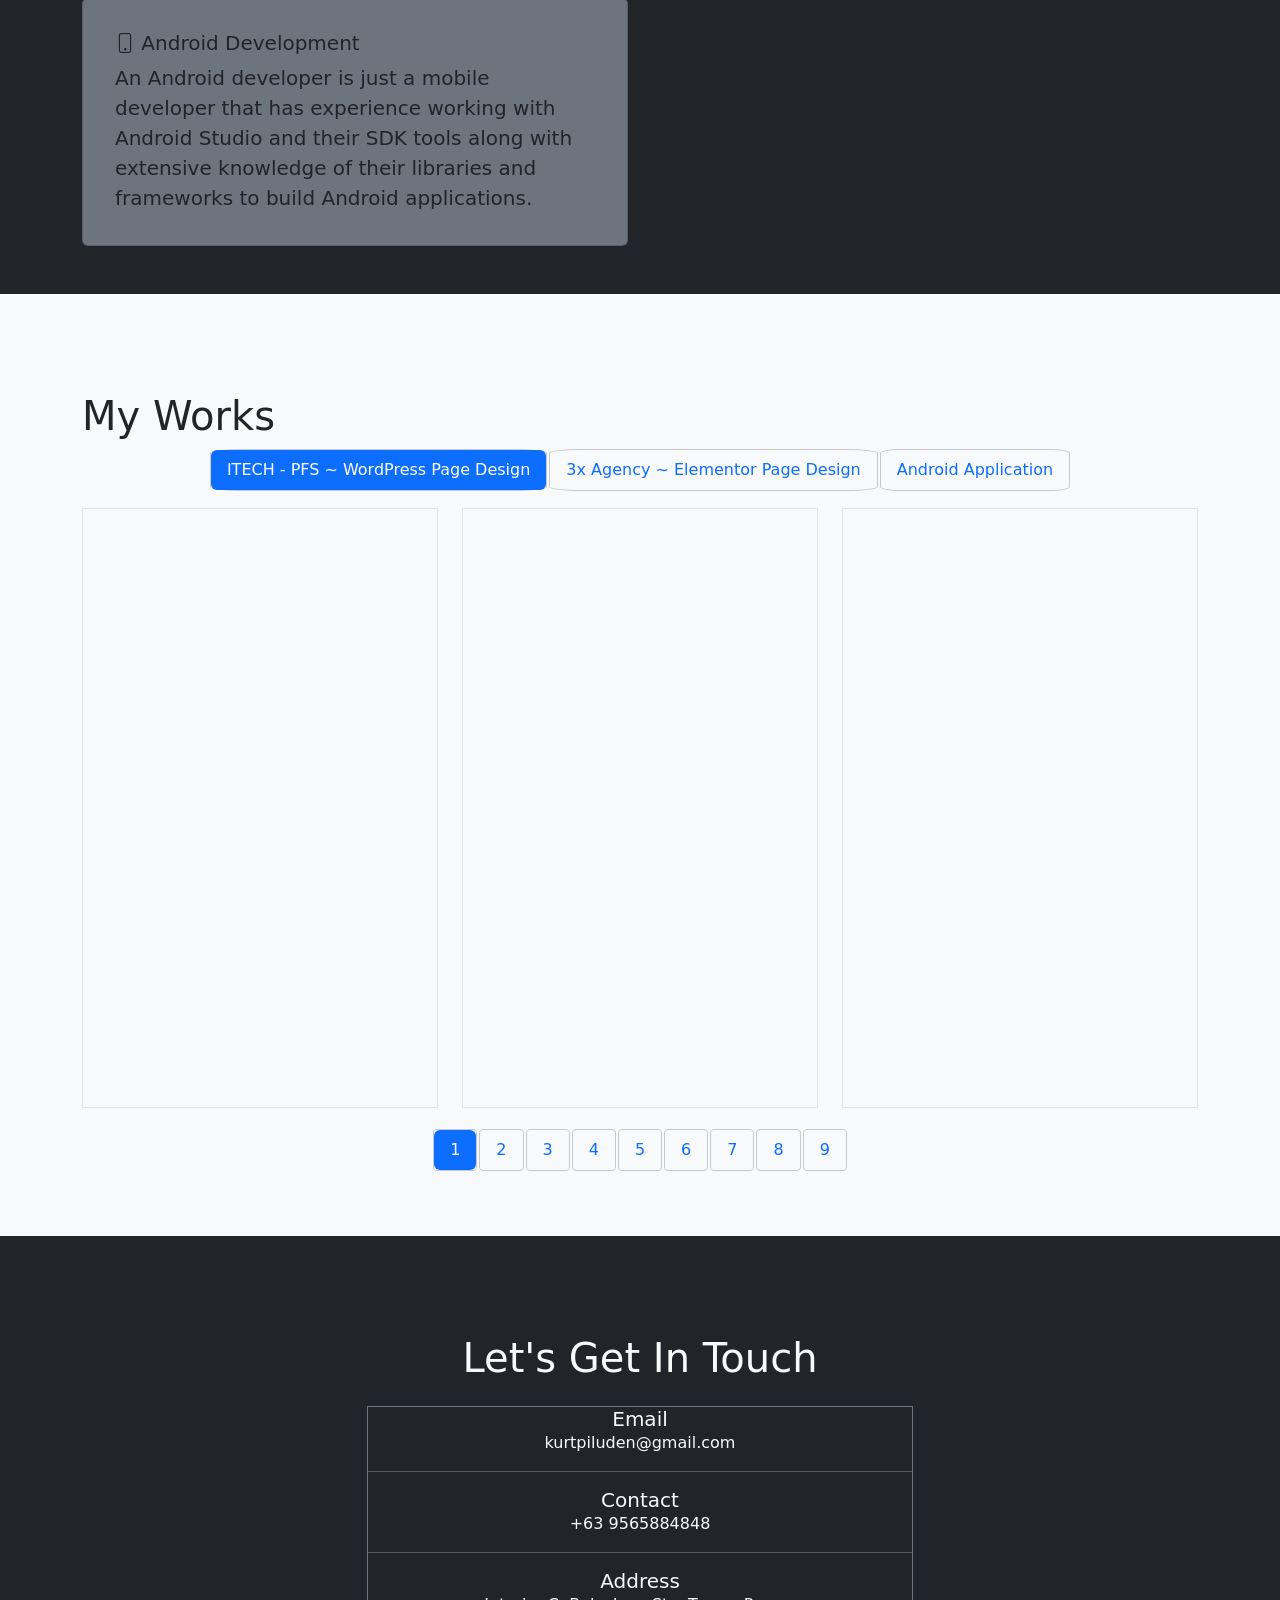
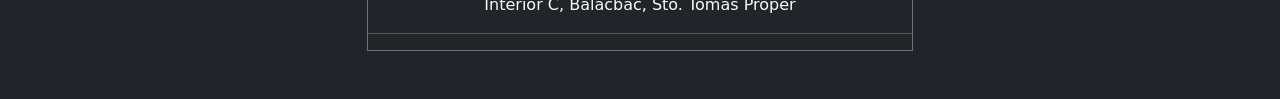
==== commit 8cff8151: "Update index.html" ====
--- a/index.html
+++ b/index.html
@@ -65,7 +65,7 @@
         <div class="d-sm-flex align-items-center justify-content-between">
           <div>
             <h5 class="fw-light">Hi, My name is</h5>
-            <h1 id="banner-name" class="text-warning fw-bold">Kurt</h1>
+            <h1 id="banner-name" class="text-warning fw-bold">Mathew</h1>
             <div class="p-3">
               <a href="#portfolio" class="px-3 btn btn-warning rounded-pill"
                 >Portfolio</a
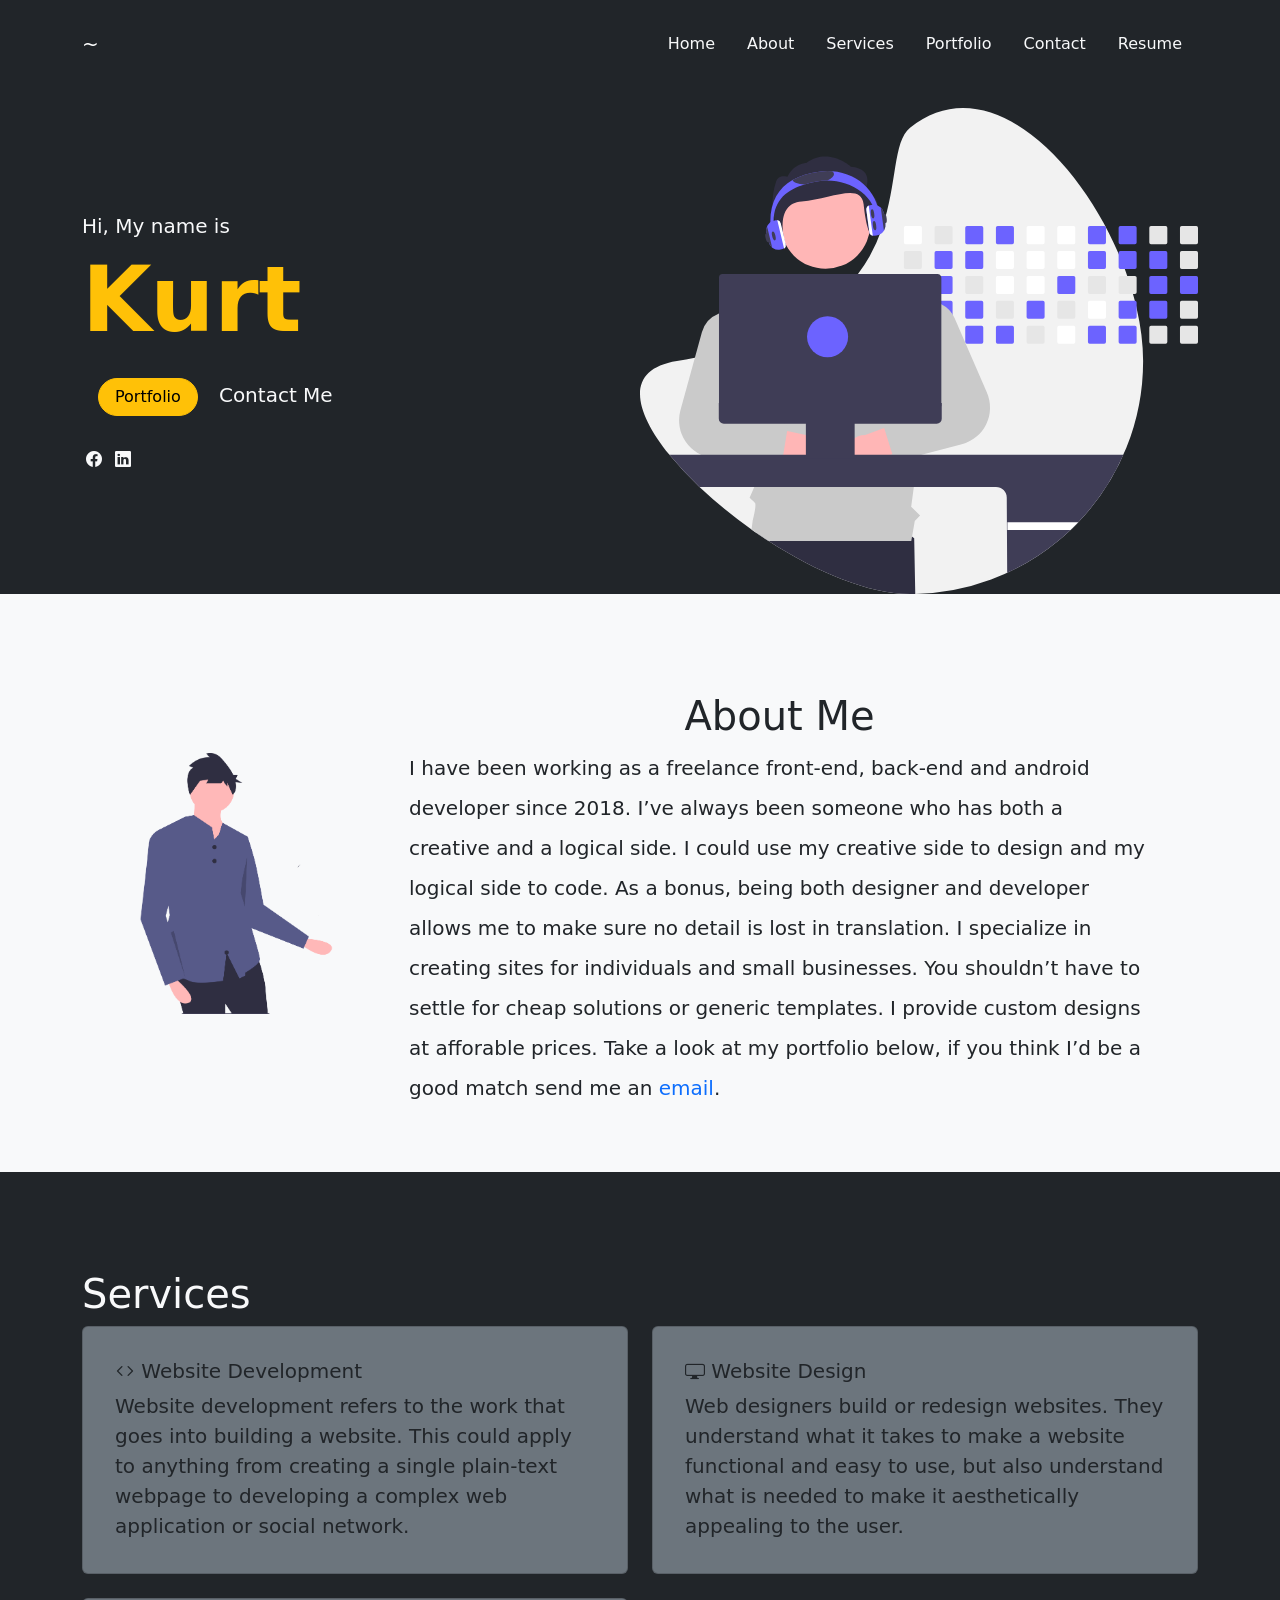
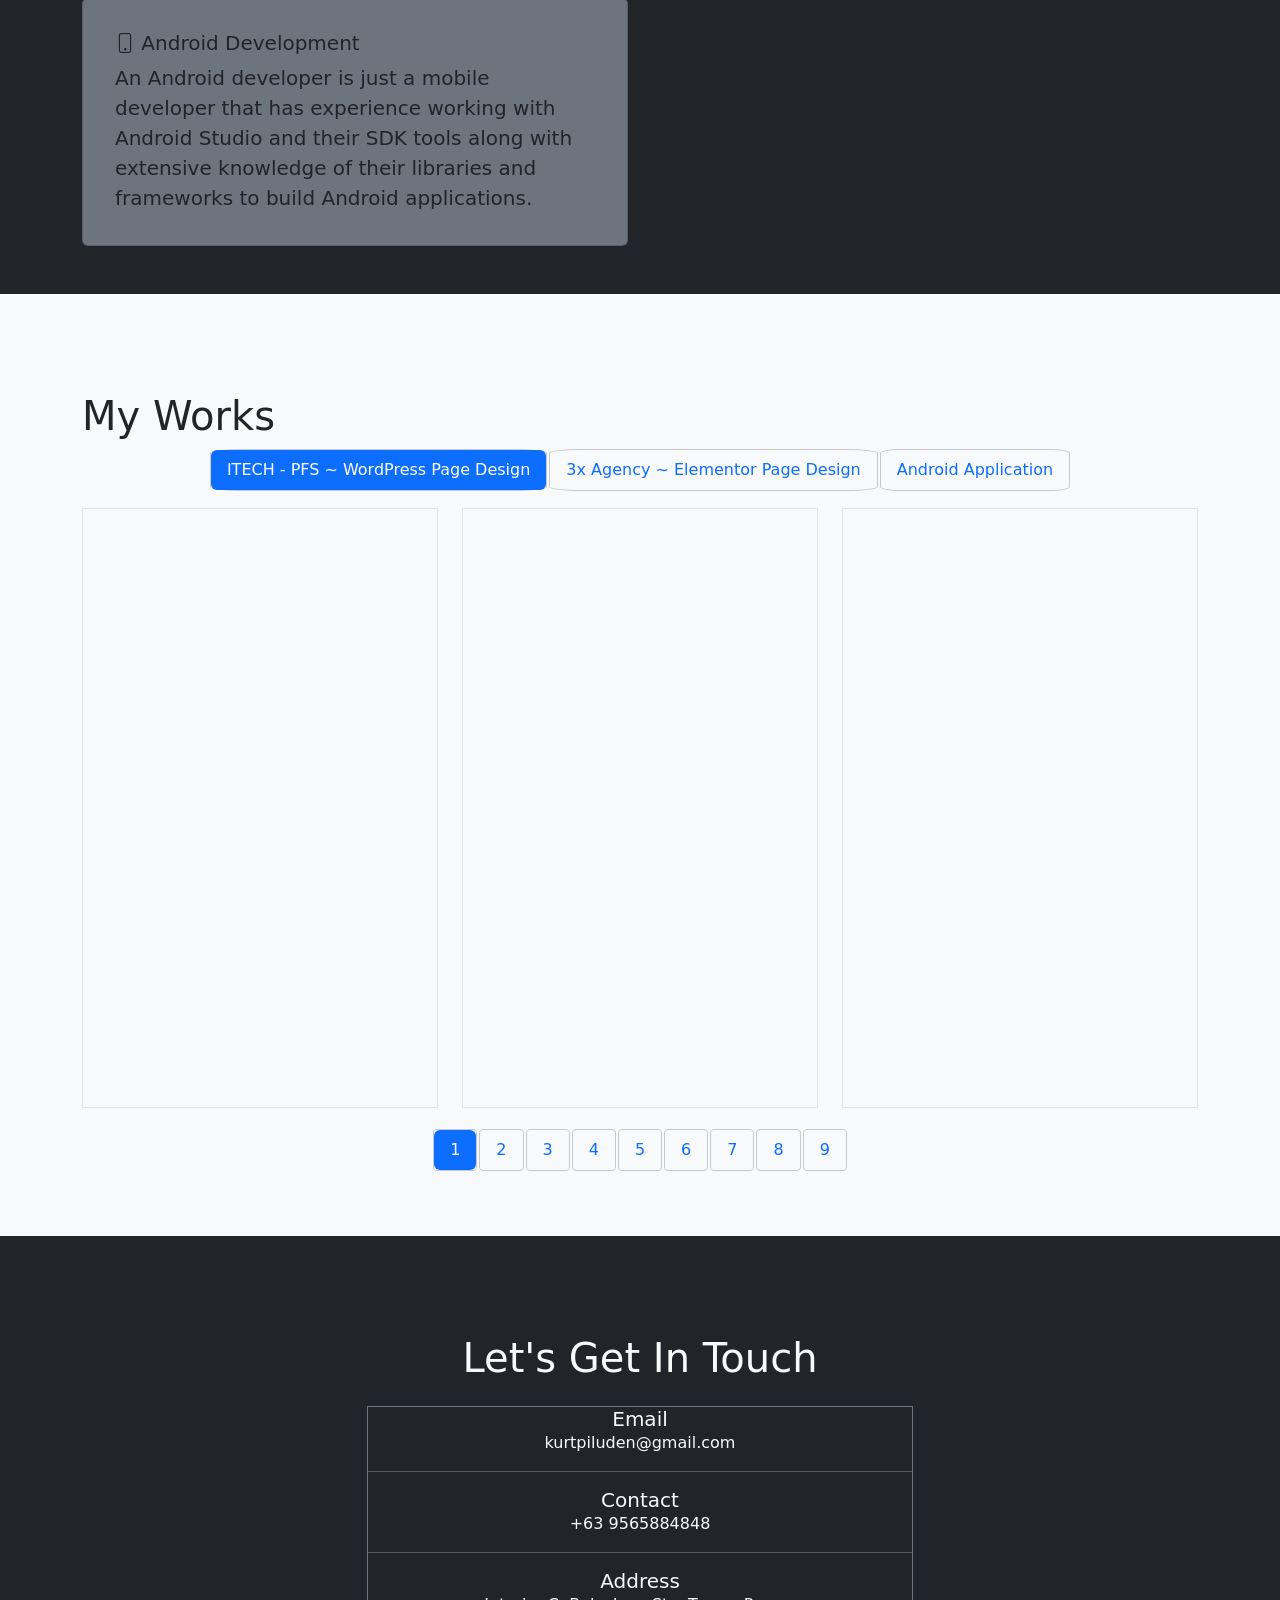
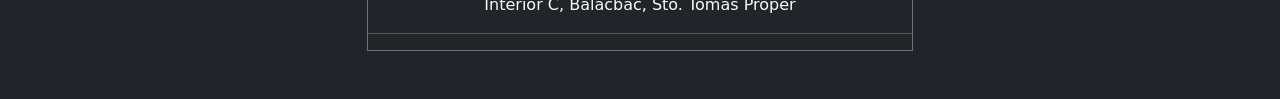
==== commit 1f2763d9: "Update index.html" ====
--- a/index.html
+++ b/index.html
@@ -16,7 +16,7 @@
     />
     <link rel="stylesheet" href="style.css" />
 
-    <title>Kurt mathew</title>
+    <title>Kurt Piluden</title>
   </head>
   <body>
     <!-- NAVBAR -->
@@ -65,7 +65,7 @@
         <div class="d-sm-flex align-items-center justify-content-between">
           <div>
             <h5 class="fw-light">Hi, My name is</h5>
-            <h1 id="banner-name" class="text-warning fw-bold">Mathew</h1>
+            <h1 id="banner-name" class="text-warning fw-bold">Kurt</h1>
             <div class="p-3">
               <a href="#portfolio" class="px-3 btn btn-warning rounded-pill"
                 >Portfolio</a
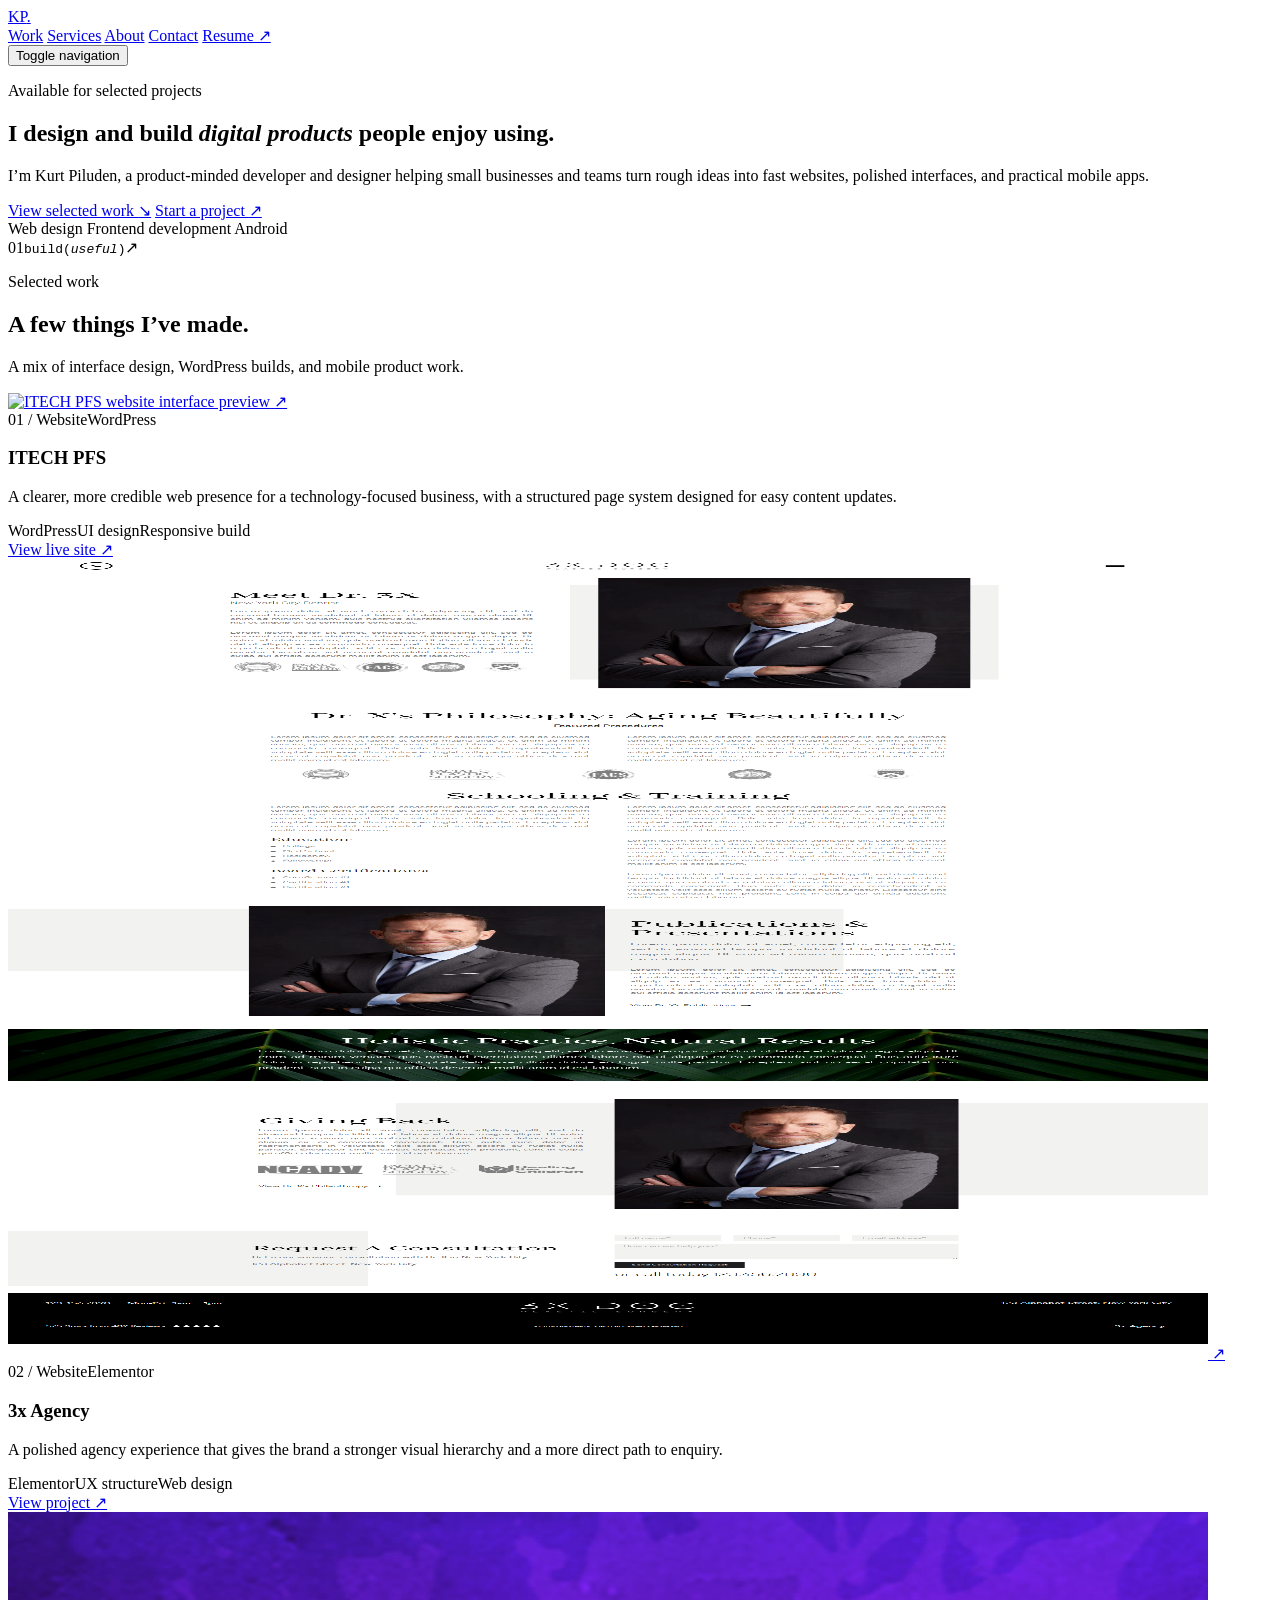
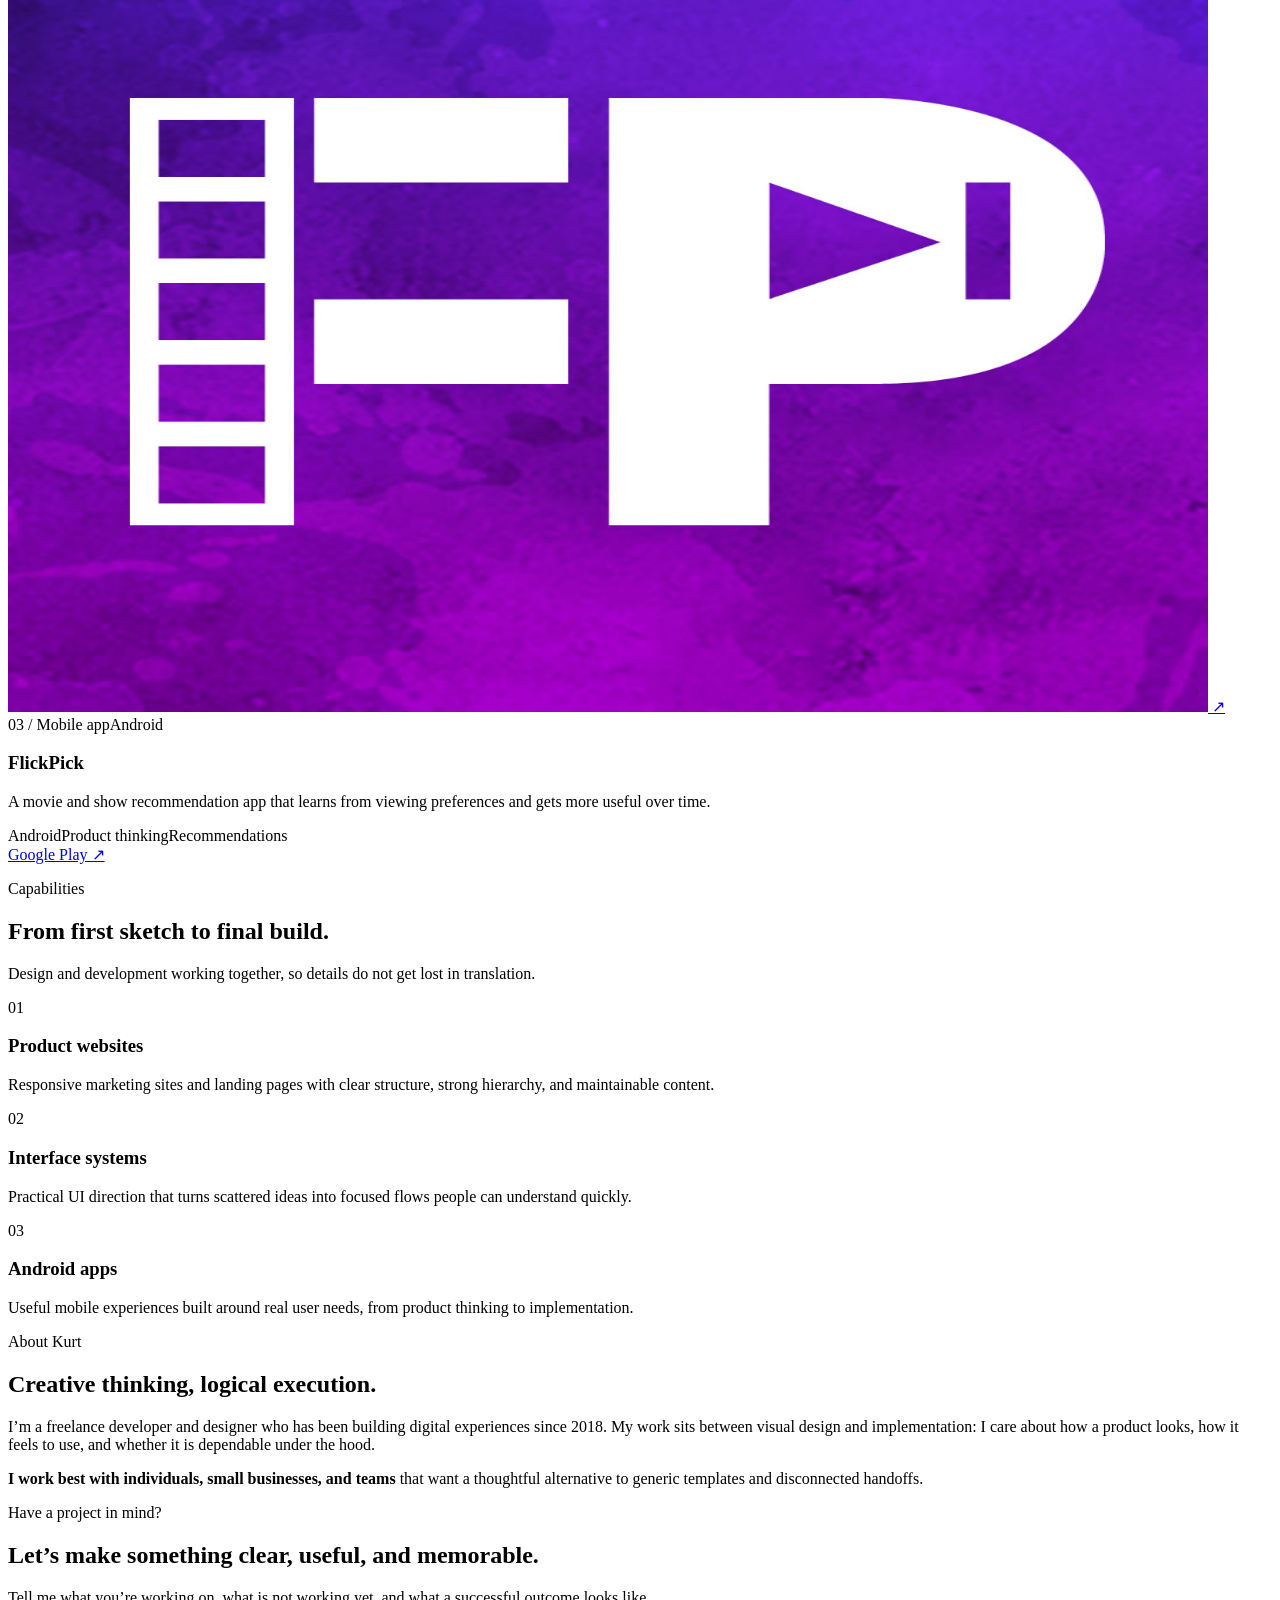
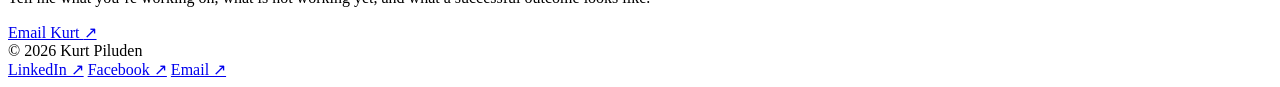
==== commit 346bf39e: "Update print statement from 'Hello' to 'Goodbye' HTML Update" ====
--- a/index.html
+++ b/index.html
@@ -1,757 +1,201 @@
-<!DOCTYPE html>
+<!doctype html>
 <html lang="en">
-  <head>
-    <meta charset="UTF-8" />
-    <meta http-equiv="X-UA-Compatible" content="IE=edge" />
-    <meta name="viewport" content="width=device-width, initial-scale=1.0" />
-    <link
-      href="https://cdn.jsdelivr.net/npm/bootstrap@5.1.0/dist/css/bootstrap.min.css"
-      rel="stylesheet"
-      integrity="sha384-KyZXEAg3QhqLMpG8r+8fhAXLRk2vvoC2f3B09zVXn8CA5QIVfZOJ3BCsw2P0p/We"
-      crossorigin="anonymous"
-    />
-    <link
-      rel="stylesheet"
-      href="https://cdn.jsdelivr.net/npm/bootstrap-icons@1.3.0/font/bootstrap-icons.css"
-    />
-    <link rel="stylesheet" href="style.css" />
-
-    <title>Kurt Piluden</title>
-  </head>
-  <body>
-    <!-- NAVBAR -->
-    <nav class="navbar navbar-expand-lg navbar-dark bg-dark py-3 fixed-top">
-      <div class="container">
-        <a href="#" class="navbar-brand">~</a>
-        <button
-          class="navbar-toggler"
-          type="button"
-          data-bs-toggle="collapse"
-          data-bs-target="navbarMenu"
-        >
-          <span class="navbar-toggler-icon"></span>
-        </button>
-        <div class="collapse navbar-collapse" id="navbarMenu">
-          <ul class="navbar nav ms-auto">
-            <li class="nav-item">
-              <a href="#" class="nav-link text-light">Home</a>
-            </li>
-            <li class="nav-item">
-              <a href="#about" class="nav-link text-light">About</a>
-            </li>
-            <li class="nav-item">
-              <a href="#services" class="nav-link text-light">Services</a>
-            </li>
-            <li class="nav-item">
-              <a href="#portfolio" class="nav-link text-light">Portfolio</a>
-            </li>
-            <li class="nav-item">
-              <a href="#contact" class="nav-link text-light">Contact</a>
-            </li>
-            <li class="nav-item">
-              <a href="https://docs.google.com/document/d/1ZUvhlekT9rxdc0G_mpapQkmMATclfjS7/edit?usp=sharing&ouid=116935845436692806814&rtpof=true&sd=true" target="_blank" class="nav-link text-light">Resume</a>
-            </li>
-          </ul>
-        </div>
-      </div>
+<head>
+  <meta charset="utf-8">
+  <meta name="viewport" content="width=device-width, initial-scale=1">
+  <meta name="description" content="Kurt Piluden is a product-minded developer and designer building useful websites, interfaces, and Android apps.">
+  <meta name="theme-color" content="#0a0d12">
+  <title>Kurt Piluden — Developer & Designer</title>
+
+  <!-- Remove this import if you prefer to self-host fonts. -->
+  <link rel="preconnect" href="https://fonts.googleapis.com">
+  <link rel="preconnect" href="https://fonts.gstatic.com" crossorigin>
+  <link href="https://fonts.googleapis.com/css2?family=Inter:wght@400;500;600;700&family=Plus+Jakarta+Sans:wght@600;700;800&display=swap" rel="stylesheet">
+
+</head>
+
+<body>
+  <header class="site-header">
+    <nav class="nav shell" aria-label="Primary navigation">
+      <a class="brand" href="#top" aria-label="Kurt Piluden home">KP<span>.</span></a>
+
+      <div class="nav-links" id="primary-links">
+        <a href="#work">Work</a>
+        <a href="#services">Services</a>
+        <a href="#about">About</a>
+        <a href="#contact">Contact</a>
+        <!-- Replace this with your real resume URL. -->
+        <a class="nav-resume" href="https://docs.google.com/document/d/1ZUvhlekT9rxdc0G_mpapQkmMATclfjS7/edit" target="_blank" rel="noreferrer">Resume ↗</a>
+      </div>
+
+      <button class="menu-toggle" type="button" aria-expanded="false" aria-controls="primary-links">
+        <span></span><span></span>
+        <span class="sr-only">Toggle navigation</span>
+      </button>
     </nav>
-
-    <!-- Banner -->
-    <section
-      id="about-banner"
-      class="bg-dark text-light p-lg-0 pt-lg-5 p-5 text-cente text-sm-start"
-    >
-      <div class="container">
-        <div class="d-sm-flex align-items-center justify-content-between">
-          <div>
-            <h5 class="fw-light">Hi, My name is</h5>
-            <h1 id="banner-name" class="text-warning fw-bold">Kurt</h1>
-            <div class="p-3">
-              <a href="#portfolio" class="px-3 btn btn-warning rounded-pill"
-                >Portfolio</a
-              >
-              <a href="#contact" class="px-3 lead text-decoration-none text-light"
-                >Contact Me</a
-              >
-            </div>
-            <div class="py-3">
-              <a href="https://www.facebook.com/kurt.piluden/" target="_blank"><i class="bi bi-facebook text-light mx-1"></i></a>
-              <a href="https://www.linkedin.com/in/kurt-piluden-186836158/" target="_blank"><i class="bi bi-linkedin text-light mx-1" ></i></a>
-            </div>
+  </header>
+
+  <main id="top">
+    <section class="hero shell" aria-labelledby="hero-title">
+      <div class="hero-copy">
+        <p class="eyebrow"><span class="status-dot"></span> Available for selected projects</p>
+        <h1 id="hero-title">I design and build <em>digital products</em> people enjoy using.</h1>
+        <p class="hero-lede">
+          I’m Kurt Piluden, a product-minded developer and designer helping small businesses and teams turn rough ideas into fast websites, polished interfaces, and practical mobile apps.
+        </p>
+        <div class="hero-actions">
+          <a class="button button-primary" href="#work">View selected work <span>↘</span></a>
+          <a class="button button-ghost" href="mailto:kurtpioluden@gmail.com?subject=Project%20inquiry">Start a project <span>↗</span></a>
+        </div>
+        <div class="hero-meta" aria-label="Specialties">
+          <span>Web design</span>
+          <span>Frontend development</span>
+          <span>Android</span>
+        </div>
+      </div>
+
+      <div class="hero-art" aria-hidden="true">
+        <div class="orb orb-one"></div>
+        <div class="orb orb-two"></div>
+        <div class="code-card"><span>01</span><code>build(<em>useful</em>)</code><span>↗</span></div>
+      </div>
+    </section>
+
+    <section class="section shell" id="work" aria-labelledby="work-title">
+      <div class="section-heading">
+        <div>
+          <p class="eyebrow">Selected work</p>
+          <h2 id="work-title">A few things I’ve made.</h2>
+        </div>
+        <p class="section-note">A mix of interface design, WordPress builds, and mobile product work.</p>
+      </div>
+
+      <div class="project-grid">
+        <article class="project-card project-featured">
+          <a class="project-media" href="#" data-placeholder-link aria-label="Open ITECH PFS project">
+            <img src="img/wp-work-1.png" alt="ITECH PFS website interface preview" loading="lazy" width="1200" height="800">
+            <span class="media-arrow">↗</span>
+          </a>
+          <div class="project-body">
+            <div class="project-topline"><span>01 / Website</span><span>WordPress</span></div>
+            <h3>ITECH PFS</h3>
+            <p>A clearer, more credible web presence for a technology-focused business, with a structured page system designed for easy content updates.</p>
+            <div class="tags"><span>WordPress</span><span>UI design</span><span>Responsive build</span></div>
+            <div class="project-links"><a href="#" data-placeholder-link>View live site ↗</a></div>
           </div>
-          <img
-            src="img/banner-img.svg"
-            class="w-50 img-fluid d-none d-sm-block"
-            alt=""
-          />
-        </div>
-      </div>
-    </section>
-
-    <!-- About -->
-    <section class="bg-light py-5" id="about">
-      <div class="container">
-        <div class="d-sm-flex align-items-center justify-content-between">
-          <img
-            src="img/abt.png"
-            alt=""
-            class="w-25 img-fluid d-none d-sm-block"
-          />
-          <div class="px-5">
-            <h1 class="text-center">About Me</h1>
-            <p class="lead lh-lg">
-              I have been working as a freelance front-end, back-end and android developer since 2018. I’ve always been someone who has both a creative and a logical side. I could use my creative side to design and my logical side to code. As a bonus, being both designer and developer allows me to make sure no detail is lost in translation. I specialize in creating sites for individuals and small businesses. You shouldn’t have to settle for cheap solutions or generic templates. I provide custom designs at afforable prices. Take a look at my portfolio below, if you think I’d be a good match send me an <a class="text-primary text-decoration-none" href="mailto:kurtpioluden@gmail.com">email</a>. 
-            </p>
+        </article>
+
+        <article class="project-card">
+          <a class="project-media" href="#" data-placeholder-link aria-label="Open 3x Agency project">
+            <img src="img/elem-work1.png" alt="3x Agency landing page preview" loading="lazy" width="1200" height="800">
+            <span class="media-arrow">↗</span>
+          </a>
+          <div class="project-body">
+            <div class="project-topline"><span>02 / Website</span><span>Elementor</span></div>
+            <h3>3x Agency</h3>
+            <p>A polished agency experience that gives the brand a stronger visual hierarchy and a more direct path to enquiry.</p>
+            <div class="tags"><span>Elementor</span><span>UX structure</span><span>Web design</span></div>
+            <div class="project-links"><a href="#" data-placeholder-link>View project ↗</a></div>
           </div>
-        </div>
-      </div>
-    </section>
-
-    <!-- Services -->
-    <section class="bg-dark text-light py-5" id="services">
-      <div class="container">
-        <h1>Services</h1>
-        <div class="row g-4">
-          <div class="col-md-6">
-            <div class="card bg-secondary p-3">
-              <div class="card-body">
-                <h5 class="card-title">
-                  <i class="bi bi-code"></i> Website Development
-                </h5>
-                <!-- <p class="fs-6">3 years experience</p> -->
-                <p class="card-text lead">
-                  Website development refers to the work that goes into building
-                  a website. This could apply to anything from creating a single
-                  plain-text webpage to developing a complex web application or
-                  social network.
-                </p>
-                <!-- <p class="fs-6">HTML5, CSS3, JavaScript, PHP, WordPress</p> -->
-              </div>
-            </div>
+        </article>
+
+        <article class="project-card">
+          <a class="project-media" href="https://play.google.com/store/apps/details?id=com.flick.FlickPickAppOfficial" target="_blank" rel="noreferrer" aria-label="Open FlickPick on Google Play">
+            <img src="img/flickpick_logo.jpg" alt="FlickPick movie recommendation app logo" loading="lazy" width="1200" height="800">
+            <span class="media-arrow">↗</span>
+          </a>
+          <div class="project-body">
+            <div class="project-topline"><span>03 / Mobile app</span><span>Android</span></div>
+            <h3>FlickPick</h3>
+            <p>A movie and show recommendation app that learns from viewing preferences and gets more useful over time.</p>
+            <div class="tags"><span>Android</span><span>Product thinking</span><span>Recommendations</span></div>
+            <div class="project-links"><a href="https://play.google.com/store/apps/details?id=com.flick.FlickPickAppOfficial" target="_blank" rel="noreferrer">Google Play ↗</a></div>
           </div>
-
-          <div class="col-md-6">
-            <div class="card bg-secondary p-3">
-              <div class="card-body">
-                <h5 class="card-title">
-                  <i class="bi bi-display"></i> Website Design
-                </h5>
-                <!-- <p class="fs-6">3 years experience</p> -->
-                <p class="card-text lead">
-                  Web designers build or redesign websites. They understand what
-                  it takes to make a website functional and easy to use, but
-                  also understand what is needed to make it aesthetically
-                  appealing to the user.
-                </p>
-                <!-- <p class="fs-6">HTML5, CSS3, JavaScript, Bootstrap Layout Design, WordPress, Elementor</p> -->
-              </div>
-            </div>
-          </div>
-
-          <div class="col-md-6">
-            <div class="card bg-secondary p-3">
-              <div class="card-body">
-                <h5 class="card-title">
-                  <i class="bi bi-phone"></i> Android Development
-                </h5>
-                <!-- <p class="fs-6">3 years experience</p> -->
-                <p class="card-text lead">
-                  An Android developer is just a mobile developer that has
-                  experience working with Android Studio and their SDK tools
-                  along with extensive knowledge of their libraries and
-                  frameworks to build Android applications.
-                </p>
-                <!-- <p class="fs-6">Android Studio</p> -->
-              </div>
-            </div>
-          </div>
-          <!-- <div class="col-md-6">
-            <div class="card bg-secondary p-3">
-              <div class="card-body">
-                <h5 class="card-title">
-                  <i class="bi bi-display"></i> Web Development
-                </h5>
-                <p class="fs-6">3 years experience</p>
-                <p class="card-text lead">
-                  Lorem ipsum dolor sit amet, consectetur adipiscing elit.
-                  Praesent at tortor dui. Integer purus justo, volutpat sit amet
-                  nisl vitae, tempus ullamcorper magna.
-                </p>
-                <p class="fs-6">HTML5, CSS3, JavaScript, PHP, Wordpress</p>
-              </div>
-            </div>
-          </div> -->
-        </div>
-      </div>
-    </section>
-
-    <!-- Portfolio -->
-    <section class="bg-light text-dark py-5" id="portfolio">
-      <div class="container">
-        <h1>My Works</h1>
-        <ul class="nav nav-pills mb-3 d-flex justify-content-center" id="pills-tab" role="tablist">
-          <li class="nav-item" role="presentation">
-            <button class="nav-link active" id="pills-home-tab" data-bs-toggle="pill" data-bs-target="#pills-home" type="button" role="tab" >
-              ITECH - PFS ~ WordPress Page Design
-            </button>
-          </li>
-          <li class="nav-item" role="presentation">
-            <button class="nav-link" id="pills-profile-tab" data-bs-toggle="pill" data-bs-target="#pills-profile" type="button" role="tab" >
-              3x Agency ~ Elementor Page Design
-            </button>
-          </li>
-          <li class="nav-item" role="presentation">
-            <button class="nav-link" id="pills-contact-tab" data-bs-toggle="pill" data-bs-target="#pills-contact" type="button" role="tab" >
-              Android Application
-            </button>
-          </li>
-        </ul>
-
-        <div class="tab-content" id="pills-tabContent">
-          <!-- WordPress -->
-          <div class="tab-pane fade show active" id="pills-home" role="tabpanel">
-
-            <!-- Pages Content -->
-            <div class="tab-content" id="workpills-tabContent">
-              <div class="tab-pane show active fade" id="page-one" role="tabpanel">
-                <div class="row">
-                  <div class="col-sm-4">
-                    <div class="screen">
-                      <a href="#img1"><img src="img/wp-work-1.png" alt="" class="img-fluid" /></a>
-                    </div>
-                    <!-- lightbox container hidden with CSS -->
-                    <a href="#portfolio" class="lightbox" id="img1">
-                      <img src="img/wp-work-1.png" alt="" class="lightbox_content" />
-                    </a>
-                  </div>
-                  <div class="col-sm-4">
-                    <div class="screen">
-                      <a href="#img2"><img src="img/wp-work-2.png" alt="" class="img-fluid" /></a>
-                    </div>
-                    <!-- lightbox container hidden with CSS -->
-                    <a href="#portfolio" class="lightbox" id="img2">
-                      <img src="img/wp-work-2.png" alt="" class="lightbox_content" />
-                    </a>
-                  </div>
-
-                  <div class="col-sm-4">
-                    <div class="screen">
-                      <a href="#img3"><img src="img/wp-work-3.png" alt="" class="img-fluid" /></a>
-                    </div>
-                    <!-- lightbox container hidden with CSS -->
-                    <a href="#portfolio" class="lightbox" id="img3">
-                      <img src="img/wp-work-3.png" alt="" class="lightbox_content" />
-                    </a>
-                  </div>
-                </div>
-              </div>
-
-              <div class="tab-pane fade" id="page-two" role="tabpanel">
-                <div class="row">
-                  <div class="col-sm-4">
-                    <div class="screen">
-                      <a href="#img4"><img src="img/wp-work-4.png" alt="" class="img-fluid" /></a>
-                    </div>
-                    <!-- lightbox container hidden with CSS -->
-                    <a href="#portfolio" class="lightbox" id="img4">
-                      <img src="img/wp-work-4.png" alt="" class="lightbox_content" />
-                    </a>
-                  </div>
-                  <div class="col-sm-4">
-                    <div class="screen">
-                      <a href="#img5"><img src="img/wp-work-5.png" alt="" class="img-fluid" /></a>
-                    </div>
-                    <!-- lightbox container hidden with CSS -->
-                    <a href="#portfolio" class="lightbox" id="img5">
-                      <img src="img/wp-work-5.png" alt="" class="lightbox_content" />
-                    </a>
-                  </div>
-                  <div class="col-sm-4">
-                    <div class="screen">
-                      <a href="#img6"><img src="img/wp-work-6.png" alt="" class="img-fluid" /></a>
-                    </div>
-                    <!-- lightbox container hidden with CSS -->
-                    <a href="#portfolio" class="lightbox" id="img6">
-                      <img src="img/wp-work-6.png" alt="" class="lightbox_content" />
-                    </a>
-                  </div>
-                </div>
-              </div>
-
-              <div class="tab-pane fade" id="page-three" role="tabpanel">
-                <div class="row">
-                  <div class="col-sm-4">
-                    <div class="screen">
-                      <a href="#img7"><img src="img/wp-work-7.png" alt="" class="img-fluid" /></a>
-                    </div>
-                    <!-- lightbox container hidden with CSS -->
-                    <a href="#portfolio" class="lightbox" id="img7">
-                      <img src="img/wp-work-7.png" alt="" class="lightbox_content" />
-                    </a>
-                  </div>
-                  <div class="col-sm-4">
-                    <div class="screen">
-                      <a href="#img8"><img src="img/wp-work-8.png" alt="" class="img-fluid" /></a>
-                    </div>
-                    <!-- lightbox container hidden with CSS -->
-                    <a href="#portfolio" class="lightbox" id="img8">
-                      <img src="img/wp-work-8.png" alt="" class="lightbox_content" />
-                    </a>
-                  </div>
-                  <div class="col-sm-4">
-                    <div class="screen">
-                      <a href="#img9"><img src="img/wp-work-9.png" alt="" class="img-fluid" /></a>
-                    </div>
-                    <!-- lightbox container hidden with CSS -->
-                    <a href="#portfolio" class="lightbox" id="img9">
-                      <img src="img/wp-work-9.png" alt="" class="lightbox_content" />
-                    </a>
-                  </div>
-                </div>
-              </div>
-
-              <div class="tab-pane fade" id="page-four" role="tabpanel">
-                <div class="row">
-                  <div class="col-sm-4">
-                    <div class="screen">
-                      <a href="#img10"><img src="img/wp-work-10.png" alt="" class="img-fluid" /></a>
-                    </div>
-                    <!-- lightbox container hidden with CSS -->
-                    <a href="#portfolio" class="lightbox" id="img10">
-                      <img src="img/wp-work-10.png" alt="" class="lightbox_content" />
-                    </a>
-                  </div>
-                  <div class="col-sm-4">
-                    <div class="screen">
-                      <a href="#img11"><img src="img/wp-work-11.png" alt="" class="img-fluid" /></a>
-                    </div>
-                    <!-- lightbox container hidden with CSS -->
-                    <a href="#portfolio" class="lightbox" id="img11">
-                      <img src="img/wp-work-11.png" alt="" class="lightbox_content" />
-                    </a>
-                  </div>
-                  <div class="col-sm-4">
-                    <div class="screen">
-                      <a href="#img12"><img src="img/wp-work-12.png" alt="" class="img-fluid" /></a>
-                    </div>
-                    <!-- lightbox container hidden with CSS -->
-                    <a href="#portfolio" class="lightbox" id="img12">
-                      <img src="img/wp-work-12.png" alt="" class="lightbox_content" />
-                    </a>
-                  </div>
-                </div>
-              </div>
-
-              <div class="tab-pane fade" id="page-five" role="tabpanel">
-                <div class="row">
-                  <div class="col-sm-4">
-                    <div class="screen">
-                      <a href="#img13"><img src="img/wp-work-13.png" alt="" class="img-fluid" /></a>
-                    </div>
-                    <!-- lightbox container hidden with CSS -->
-                    <a href="#portfolio" class="lightbox" id="img13">
-                      <img src="img/wp-work-13.png" alt="" class="lightbox_content" />
-                    </a>
-                  </div>
-                  <div class="col-sm-4">
-                    <div class="screen">
-                      <a href="#img14"><img src="img/wp-work-14.png" alt="" class="img-fluid" /></a>
-                    </div>
-                    <!-- lightbox container hidden with CSS -->
-                    <a href="#portfolio" class="lightbox" id="img14">
-                      <img src="img/wp-work-14.png" alt="" class="lightbox_content" />
-                    </a>
-                  </div>
-                  <div class="col-sm-4">
-                    <div class="screen">
-                      <a href="#img15"><img src="img/wp-work-15.png" alt="" class="img-fluid" /></a>
-                    </div>
-                    <!-- lightbox container hidden with CSS -->
-                    <a href="#portfolio" class="lightbox" id="img15">
-                      <img src="img/wp-work-15.png" alt="" class="lightbox_content" />
-                    </a>
-                  </div>
-                </div>
-              </div>
-
-              <div class="tab-pane fade" id="page-six" role="tabpanel">
-                <div class="row">
-                  <div class="col-sm-4">
-                    <div class="screen">
-                      <a href="#img16"><img src="img/wp-work-16.png" alt="" class="img-fluid" /></a>
-                    </div>
-                    <!-- lightbox container hidden with CSS -->
-                    <a href="#portfolio" class="lightbox" id="img16">
-                      <img src="img/wp-work-16.png" alt="" class="lightbox_content" />
-                    </a>
-                  </div>
-                  <div class="col-sm-4">
-                    <div class="screen">
-                      <a href="#img17"><img src="img/wp-work-17.png" alt="" class="img-fluid" /></a>
-                    </div>
-                    <!-- lightbox container hidden with CSS -->
-                    <a href="#portfolio" class="lightbox" id="img17">
-                      <img src="img/wp-work-17.png" alt="" class="lightbox_content" />
-                    </a>
-                  </div>
-                  <div class="col-sm-4">
-                    <div class="screen">
-                      <a href="#img18"><img src="img/wp-work-18.png" alt="" class="img-fluid" /></a>
-                    </div>
-                    <!-- lightbox container hidden with CSS -->
-                    <a href="#portfolio" class="lightbox" id="img18">
-                      <img src="img/wp-work-18.png" alt="" class="lightbox_content" />
-                    </a>
-                  </div>
-                </div>
-              </div>
-
-              <div class="tab-pane fade" id="page-seven" role="tabpanel">
-                <div class="row">
-                  <div class="col-sm-4">
-                    <div class="screen">
-                      <a href="#img19"><img src="img/wp-work-19.png" alt="" class="img-fluid" /></a>
-                    </div>
-                    <!-- lightbox container hidden with CSS -->
-                    <a href="#portfolio" class="lightbox" id="img19">
-                      <img src="img/wp-work-19.png" alt="" class="lightbox_content" />
-                    </a>
-                  </div>
-                  <div class="col-sm-4">
-                    <div class="screen">
-                      <a href="#img20"><img src="img/wp-work-20.png" alt="" class="img-fluid" /></a>
-                    </div>
-                    <!-- lightbox container hidden with CSS -->
-                    <a href="#portfolio" class="lightbox" id="img20">
-                      <img src="img/wp-work-20.png" alt="" class="lightbox_content" />
-                    </a>
-                  </div>
-                  <div class="col-sm-4">
-                    <div class="screen">
-                      <a href="#img21"><img src="img/wp-work-21.png" alt="" class="img-fluid" /></a>
-                    </div>
-                    <!-- lightbox container hidden with CSS -->
-                    <a href="#portfolio" class="lightbox" id="img21">
-                      <img src="img/wp-work-21.png" alt="" class="lightbox_content" />
-                    </a>
-                  </div>
-                </div>
-              </div>
-
-              <div class="tab-pane fade" id="page-eight" role="tabpanel">
-                <div class="row">
-                  <div class="col-sm-4">
-                    <div class="screen">
-                      <a href="#img22"><img src="img/wp-work-22.png" alt="" class="img-fluid" /></a>
-                    </div>
-                    <!-- lightbox container hidden with CSS -->
-                    <a href="#portfolio" class="lightbox" id="img22">
-                      <img src="img/wp-work-22.png" alt="" class="lightbox_content" />
-                    </a>
-                  </div>
-                  <div class="col-sm-4">
-                    <div class="screen">
-                      <a href="#img23"><img src="img/wp-work-23.png" alt="" class="img-fluid" /></a>
-                    </div>
-                    <!-- lightbox container hidden with CSS -->
-                    <a href="#portfolio" class="lightbox" id="img23">
-                      <img src="img/wp-work-23.png" alt="" class="lightbox_content" />
-                    </a>
-                  </div>
-                  <div class="col-sm-4">
-                    <div class="screen">
-                      <a href="#img24"><img src="img/wp-work-24.png" alt="" class="img-fluid" /></a>
-                    </div>
-                    <!-- lightbox container hidden with CSS -->
-                    <a href="#portfolio" class="lightbox" id="img24">
-                      <img src="img/wp-work-24.png" alt="" class="lightbox_content" />
-                    </a>
-                  </div>
-                </div>
-              </div>
-
-              <div class="tab-pane fade" id="page-nine" role="tabpanel">
-                <div class="row">
-                  <div class="col-sm-4">
-                    <div class="screen">
-                      <a href="#img25"><img src="img/wp-work-25.png" alt="" class="img-fluid" /></a>
-                    </div>
-                    <!-- lightbox container hidden with CSS -->
-                    <a href="#portfolio" class="lightbox" id="img25">
-                      <img src="img/wp-work-25.png" alt="" class="lightbox_content" />
-                    </a>
-                  </div>
-                  <div class="col-sm-4">
-                    <div class="screen">
-                      <a href="#img26"><img src="img/wp-work-26.png" alt="" class="img-fluid" /></a>
-                    </div>
-                    <!-- lightbox container hidden with CSS -->
-                    <a href="#portfolio" class="lightbox" id="img26">
-                      <img src="img/wp-work-26.png" alt="" class="lightbox_content" />
-                    </a>
-                  </div>
-                </div>
-              </div>
-            </div>
-
-            <!-- Pages -->
-              <ul class="nav nav-pills mb-3 d-flex justify-content-center" id="workpills-tab" role="tablist">
-                <li class="nav-item" role="presentation">
-                  <button class="nav-link active" id="work-home-tab" data-bs-toggle="pill" data-bs-target="#page-one" type="button" role="tab">
-                    1
-                  </button>
-                </li>
-                <li class="nav-item" role="presentation">
-                  <button class="nav-link" id="work-profile-tab" data-bs-toggle="pill" data-bs-target="#page-two" type="button" role="tab" >
-                    2
-                  </button>
-                </li>
-                <li class="nav-item" role="presentation">
-                  <button class="nav-link" id="work-contact-tab" data-bs-toggle="pill" data-bs-target="#page-three" type="button" role="tab" >
-                    3
-                  </button>
-                </li>
-                <li class="nav-item" role="presentation">
-                  <button class="nav-link" id="work-contact-tab" data-bs-toggle="pill" data-bs-target="#page-four" type="button" role="tab" >
-                    4
-                  </button>
-                </li>
-                <li class="nav-item" role="presentation">
-                  <button class="nav-link" id="work-contact-tab" data-bs-toggle="pill" data-bs-target="#page-five" type="button" role="tab" >
-                    5
-                  </button>
-                </li>
-                <li class="nav-item" role="presentation">
-                  <button class="nav-link" id="work-contact-tab" data-bs-toggle="pill" data-bs-target="#page-six" type="button" role="tab" >
-                    6
-                  </button>
-                </li>
-                <li class="nav-item" role="presentation">
-                  <button class="nav-link" id="work-contact-tab" data-bs-toggle="pill" data-bs-target="#page-seven" type="button" role="tab" >
-                    7
-                  </button>
-                </li>
-                <li class="nav-item" role="presentation">
-                  <button class="nav-link" id="work-contact-tab" data-bs-toggle="pill" data-bs-target="#page-eight" type="button" role="tab" >
-                    8
-                  </button>
-                </li>
-                <li class="nav-item" role="presentation">
-                  <button class="nav-link" id="work-contact-tab" data-bs-toggle="pill" data-bs-target="#page-nine" type="button" role="tab" >
-                    9
-                  </button>
-                </li>
-              </ul>
-          </div>
-
-          <!-- Elementor -->
-          <div class="tab-pane fade" id="pills-profile" role="tabpanel">
-            <!-- Pages Content -->
-            <div class="tab-content" id="Eworkpills-tabContent">
-              <div class="tab-pane show active fade" id="page-oneElem" role="tabpanel">
-                <div class="row">
-                  <div class="col-sm-4">
-                    <div class="screen">
-                      <a href="#Eimg1"><img src="img/elem-work1.png" alt="" class="img-fluid" /></a>
-                    </div>
-                    <!-- lightbox container hidden with CSS -->
-                    <a href="#portfolio" class="lightbox" id="Eimg1">
-                      <img src="img/elem-work1.png" alt="" class="lightbox_content" />
-                    </a>
-                  </div>
-                  <div class="col-sm-4">
-                    <div class="screen">
-                      <a href="#Eimg2"><img src="img/elem-work2.png" alt="" class="img-fluid" /></a>
-                    </div>
-                    <!-- lightbox container hidden with CSS -->
-                    <a href="#portfolio" class="lightbox" id="Eimg2">
-                      <img src="img/elem-work2.png" alt="" class="lightbox_content" />
-                    </a>
-                  </div>
-
-                  <div class="col-sm-4">
-                    <div class="screen">
-                      <a href="#Eimg3"><img src="img/elem-work3.png" alt="" class="img-fluid" /></a>
-                    </div>
-                    <!-- lightbox container hidden with CSS -->
-                    <a href="#portfolio" class="lightbox" id="Eimg3">
-                      <img src="img/elem-work3.png" alt="" class="lightbox_content" />
-                    </a>
-                  </div>
-                </div>
-              </div>
-
-              <div class="tab-pane fade" id="page-twoElem" role="tabpanel">
-                <div class="row">
-                  <div class="col-sm-4">
-                    <div class="screen">
-                      <a href="#Eimg4"><img src="img/elem-work4.png" alt="" class="img-fluid" /></a>
-                    </div>
-                    <!-- lightbox container hidden with CSS -->
-                    <a href="#portfolio" class="lightbox" id="Eimg4">
-                      <img src="img/elem-work4.png" alt="" class="lightbox_content" />
-                    </a>
-                  </div>
-                  <div class="col-sm-4">
-                    <div class="screen">
-                      <a href="#Eimg5"><img src="img/elem-work5.png" alt="" class="img-fluid" /></a>
-                    </div>
-                    <!-- lightbox container hidden with CSS -->
-                    <a href="#portfolio" class="lightbox" id="Eimg5">
-                      <img src="img/elem-work5.png" alt="" class="lightbox_content" />
-                    </a>
-                  </div>
-
-                  <div class="col-sm-4">
-                    <div class="screen">
-                      <a href="#Eimg6"><img src="img/elem-work6.png" alt="" class="img-fluid" /></a>
-                    </div>
-                    <!-- lightbox container hidden with CSS -->
-                    <a href="#portfolio" class="lightbox" id="Eimg6">
-                      <img src="img/elem-work6.png" alt="" class="lightbox_content" />
-                    </a>
-                  </div>
-                </div>
-              </div>
-
-              <div class="tab-pane fade" id="page-threeElem" role="tabpanel">
-                <div class="row">
-                  <div class="col-sm-4">
-                    <div class="screen">
-                      <a href="#Eimg7"><img src="img/elem-work7.png" alt="" class="img-fluid" /></a>
-                    </div>
-                    <!-- lightbox container hidden with CSS -->
-                    <a href="#portfolio" class="lightbox" id="Eimg7">
-                      <img src="img/elem-work7.png" alt="" class="lightbox_content" />
-                    </a>
-                  </div>
-                  <div class="col-sm-4">
-                    <div class="screen">
-                      <a href="#Eimg8"><img src="img/elem-work8.png" alt="" class="img-fluid" /></a>
-                    </div>
-                    <!-- lightbox container hidden with CSS -->
-                    <a href="#portfolio" class="lightbox" id="Eimg8">
-                      <img src="img/elem-work8.png" alt="" class="lightbox_content" />
-                    </a>
-                  </div>
-
-                  <div class="col-sm-4">
-                    <div class="screen">
-                      <a href="#Eimg9"><img src="img/elem-work9.png" alt="" class="img-fluid" /></a>
-                    </div>
-                    <!-- lightbox container hidden with CSS -->
-                    <a href="#portfolio" class="lightbox" id="Eimg9">
-                      <img src="img/elem-work9.png" alt="" class="lightbox_content" />
-                    </a>
-                  </div>
-                </div>
-              </div>
-            </div>
-
-            <!-- Pages -->
-            <ul class="nav nav-pills mb-3 d-flex justify-content-center" id="Eworkpills-tab" role="tablist">
-              <li class="nav-item" role="presentation">
-                <button class="nav-link active" id="work-home-tab" data-bs-toggle="pill" data-bs-target="#page-oneElem" type="button" role="tab">
-                  1
-                </button>
-              </li>
-              <li class="nav-item" role="presentation">
-                <button class="nav-link" id="work-profile-tab" data-bs-toggle="pill" data-bs-target="#page-twoElem" type="button" role="tab" >
-                  2
-                </button>
-              </li>
-              <li class="nav-item" role="presentation">
-                <button class="nav-link" id="work-contact-tab" data-bs-toggle="pill" data-bs-target="#page-threeElem" type="button" role="tab" >
-                  3
-                </button>
-              </li>
-            </ul>
-
-          </div>
-
-          <!-- Android -->
-          <div class="tab-pane fade" id="pills-contact" role="tabpanel">
-            <div class="row">
-              <div class="col">
-                <div class="card mb-3" style="max-width: 540px;">
-                  <div class="row g-0">
-                    <div class="col-md-4">
-                      <img src="img/flickpick_logo.jpg" class="img-fluid rounded-start" alt="...">
-                      <img src="img/qrcode_play.google.com.png" class="img-fluid rounded-start" alt="...">
-                    </div>
-                    <div class="col-md-8">
-                      <div class="card-body">
-                        <h5 class="card-title">FlickPick App</h5> <hr>
-                        <p class="card-text fs-6 fw-light">When you use FlickPick, it starts to learn what kinds of movies and shows you like, and can suggest flicks for you to watch, accordingly! 
-                          The more you use FlickPick, the more accurate the suggestions become!
-                          </p><hr>
-                          <a href="https://play.google.com/store/apps/details?id=com.flick.FlickPickAppOfficial" target="_blank" class="btn btn-primary btn-md" tabindex="-1" role="button" aria-disabled="true">Google Play</a>
-                      </div>
-                    </div>
-                  </div>
-                </div>
-              </div>
-            </div>
-          </div>
-
-        </div>
-
-        </div>
-      </div>
-    </section>
-
-    <!-- Contact -->
-    <section class="bg-dark text-light py-5" id="contact">
-      <div class="container">
-        <div class="align-items-center">
-          <h1 class="pb-3 text-center">Let's Get In Touch</h1>
-          <div class="row">
-            <div class="offset-sm-3 col-sm-6 offset-sm-3 align-items-center text-center">
-              <div class="card-body border border-secondary">
-                <h5 class="card-title">Email</h5>
-                <p class="card-text fs-6 fw-light"><a class="text-light text-decoration-none" href="mailto:kurtpioluden@gmail.com">kurtpiluden@gmail.com</a></p><hr>
-                <h5 class="card-title">Contact</h5>
-                <p class="card-text fs-6 fw-light">+63 9565884848</p><hr>
-                <h5 class="card-title">Address</h5>
-                <p class="card-text fs-6 fw-light">Interior C, Balacbac, Sto. Tomas Proper </p><hr>
-              </div>
-            <!-- <div class="col-sm-4 align-items-center text-center">
-              <div class="card-body border border-secondary">
-                <h5 class="card-title">Email</h5>
-                <p class="card-text fs-6 fw-light"><a class="text-light text-decoration-none" href="mailto:kurtpioluden@gmail.com">kurtpiluden@gmail.com</a></p><hr>
-                <h5 class="card-title">Contact</h5>
-                <p class="card-text fs-6 fw-light">+63 9565884848</p><hr>
-                <h5 class="card-title">Address</h5>
-                <p class="card-text fs-6 fw-light">Interior C, Balacbac, Sto. Tomas Proper </p><hr>
-              </div>
-            </div>
-            <div class="col-sm-8">
-              <form action="">
-                <div class="row">
-                  <div class="col">
-                    <input type="text" class="form-control" placeholder="Name"/>
-                  </div>
-                  <div class="col">
-                    <input type="email" class="form-control" placeholder="Email"/>
-                  </div>
-                </div>
-                <input type="text" class="form-control" placeholder="Subject" />
-                <textarea class="form-control" placeholder="Message" id="message" style="height: 100px"
-                ></textarea>
-                <div class="d-grid gap-2">
-                  <button class="btn btn-primary btn-lg" type="button">Submit</button>
-                </div>
-              </form>
-            </div> -->
-          </div>
-        </div>
-      </div>
-    </section>
-
-    <script
-      src="https://cdn.jsdelivr.net/npm/bootstrap@5.1.0/dist/js/bootstrap.bundle.min.js"
-      integrity="sha384-U1DAWAznBHeqEIlVSCgzq+c9gqGAJn5c/t99JyeKa9xxaYpSvHU5awsuZVVFIhvj"
-      crossorigin="anonymous"
-    ></script>
-  </body>
+        </article>
+      </div>
+    </section>
+
+    <section class="section shell" id="services" aria-labelledby="services-title">
+      <div class="section-heading">
+        <div>
+          <p class="eyebrow">Capabilities</p>
+          <h2 id="services-title">From first sketch to final build.</h2>
+        </div>
+        <p class="section-note">Design and development working together, so details do not get lost in translation.</p>
+      </div>
+
+      <div class="capability-grid">
+        <article class="capability"><span class="capability-number">01</span><h3>Product websites</h3><p>Responsive marketing sites and landing pages with clear structure, strong hierarchy, and maintainable content.</p></article>
+        <article class="capability"><span class="capability-number">02</span><h3>Interface systems</h3><p>Practical UI direction that turns scattered ideas into focused flows people can understand quickly.</p></article>
+        <article class="capability"><span class="capability-number">03</span><h3>Android apps</h3><p>Useful mobile experiences built around real user needs, from product thinking to implementation.</p></article>
+      </div>
+    </section>
+
+    <section class="section shell" id="about" aria-labelledby="about-title">
+      <div class="about-grid">
+        <div>
+          <p class="eyebrow">About Kurt</p>
+          <h2 id="about-title">Creative thinking, logical execution.</h2>
+        </div>
+        <div class="about-copy">
+          <p>I’m a freelance developer and designer who has been building digital experiences since 2018. My work sits between visual design and implementation: I care about how a product looks, how it feels to use, and whether it is dependable under the hood.</p>
+          <p><strong>I work best with individuals, small businesses, and teams</strong> that want a thoughtful alternative to generic templates and disconnected handoffs.</p>
+        </div>
+      </div>
+    </section>
+
+    <section class="contact-panel shell" id="contact" aria-labelledby="contact-title">
+      <p class="eyebrow">Have a project in mind?</p>
+      <h2 id="contact-title">Let’s make something clear, useful, and memorable.</h2>
+      <p>Tell me what you’re working on, what is not working yet, and what a successful outcome looks like.</p>
+      <a class="button button-primary" href="mailto:kurtpioluden@gmail.com?subject=Project%20inquiry">Email Kurt <span>↗</span></a>
+    </section>
+  </main>
+
+  <footer class="site-footer">
+    <div class="footer-inner shell">
+      <span>© <span id="year"></span> Kurt Piluden</span>
+      <div class="social-links" aria-label="Social links">
+        <a href="https://www.linkedin.com/in/kurt-piluden-186836158/" target="_blank" rel="noreferrer">LinkedIn ↗</a>
+        <a href="https://www.facebook.com/kurt.piluden/" target="_blank" rel="noreferrer">Facebook ↗</a>
+        <a href="mailto:kurtpioluden@gmail.com">Email ↗</a>
+      </div>
+    </div>
+  </footer>
+
+  <script>
+    (() => {
+      const toggle = document.querySelector('.menu-toggle');
+      const links = document.querySelector('.nav-links');
+      const body = document.body;
+      const year = document.querySelector('#year');
+
+      if (year) year.textContent = new Date().getFullYear();
+
+      toggle?.addEventListener('click', () => {
+        const isOpen = toggle.getAttribute('aria-expanded') === 'true';
+        toggle.setAttribute('aria-expanded', String(!isOpen));
+        links.classList.toggle('is-open', !isOpen);
+        body.classList.toggle('menu-open', !isOpen);
+      });
+
+      links?.querySelectorAll('a').forEach((link) => {
+        link.addEventListener('click', () => {
+          toggle?.setAttribute('aria-expanded', 'false');
+          links.classList.remove('is-open');
+          body.classList.remove('menu-open');
+        });
+      });
+
+      document.querySelectorAll('[data-placeholder-link]').forEach((link) => {
+        link.addEventListener('click', (event) => {
+          if (link.getAttribute('href') === '#') {
+            event.preventDefault();
+            window.alert('Replace this placeholder with the real project URL in index.html.');
+          }
+        });
+      });
+    })();
+  </script>
+</body>
 </html>
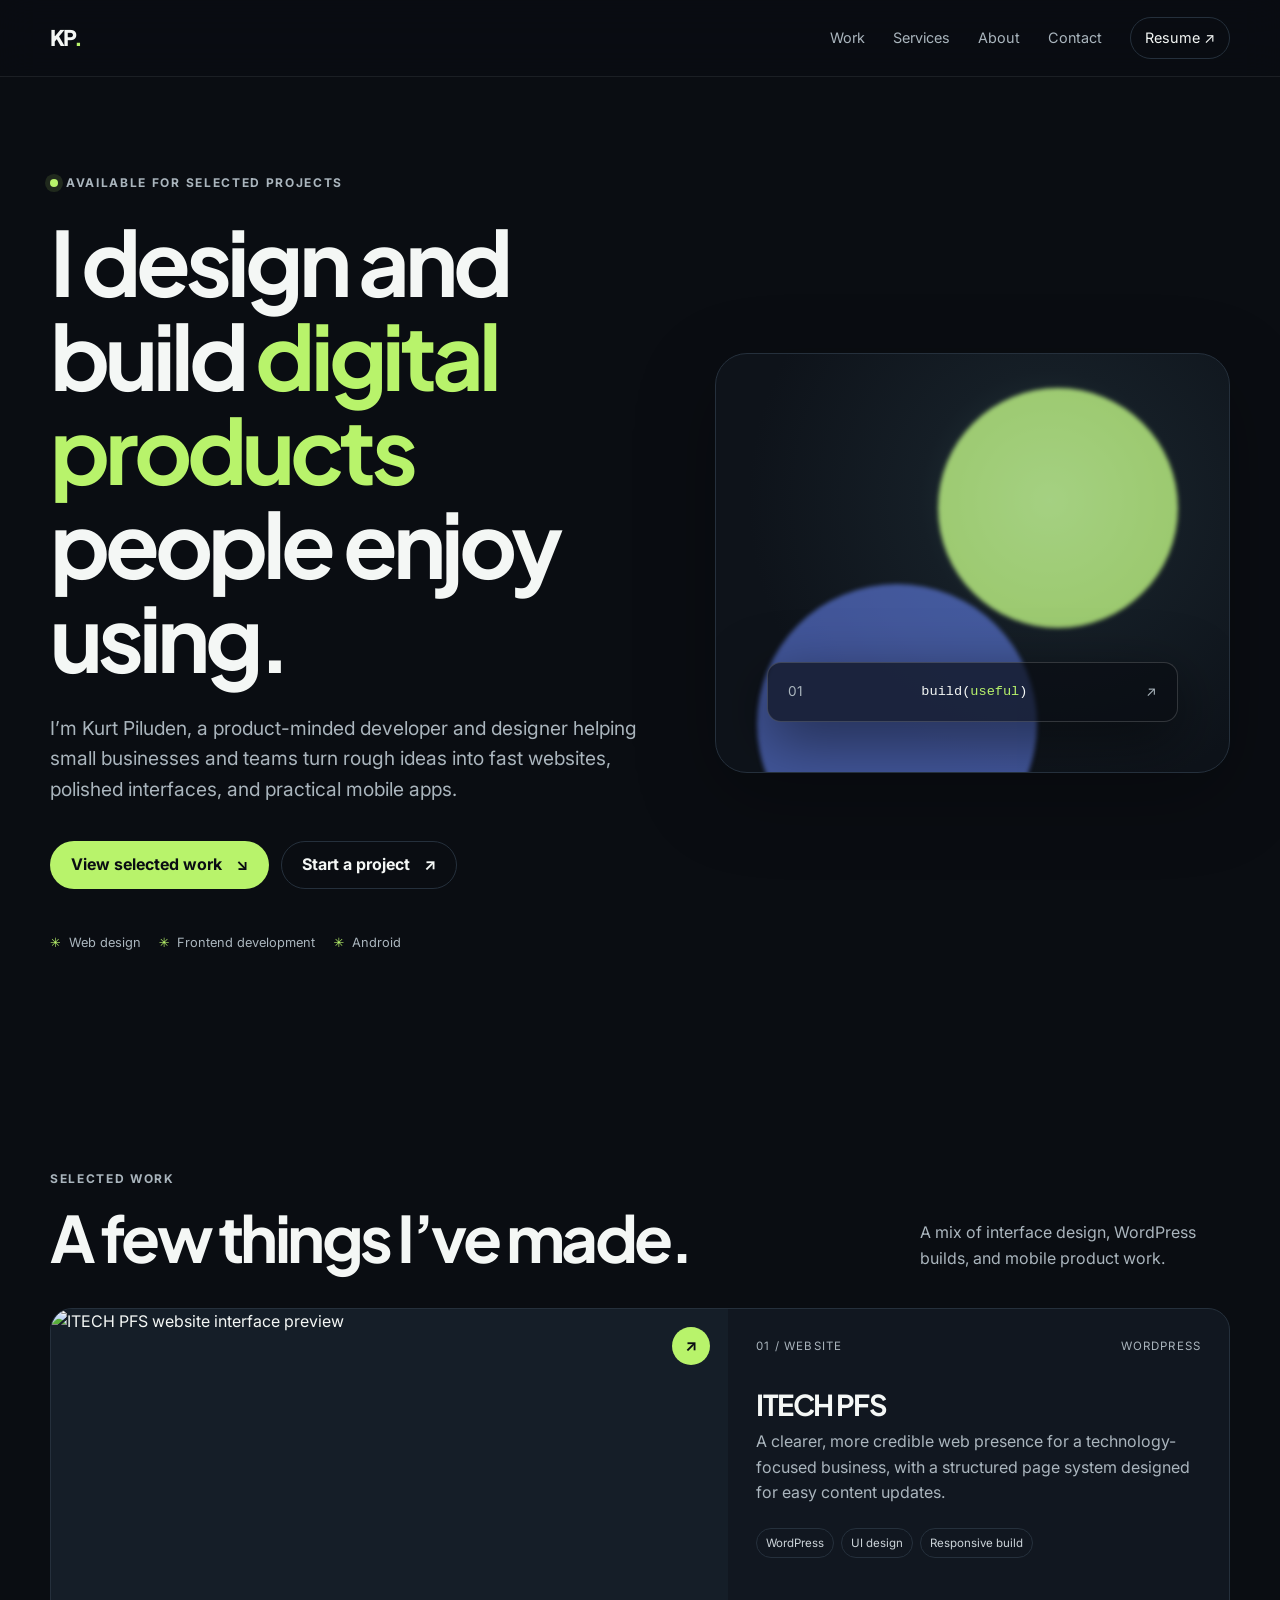
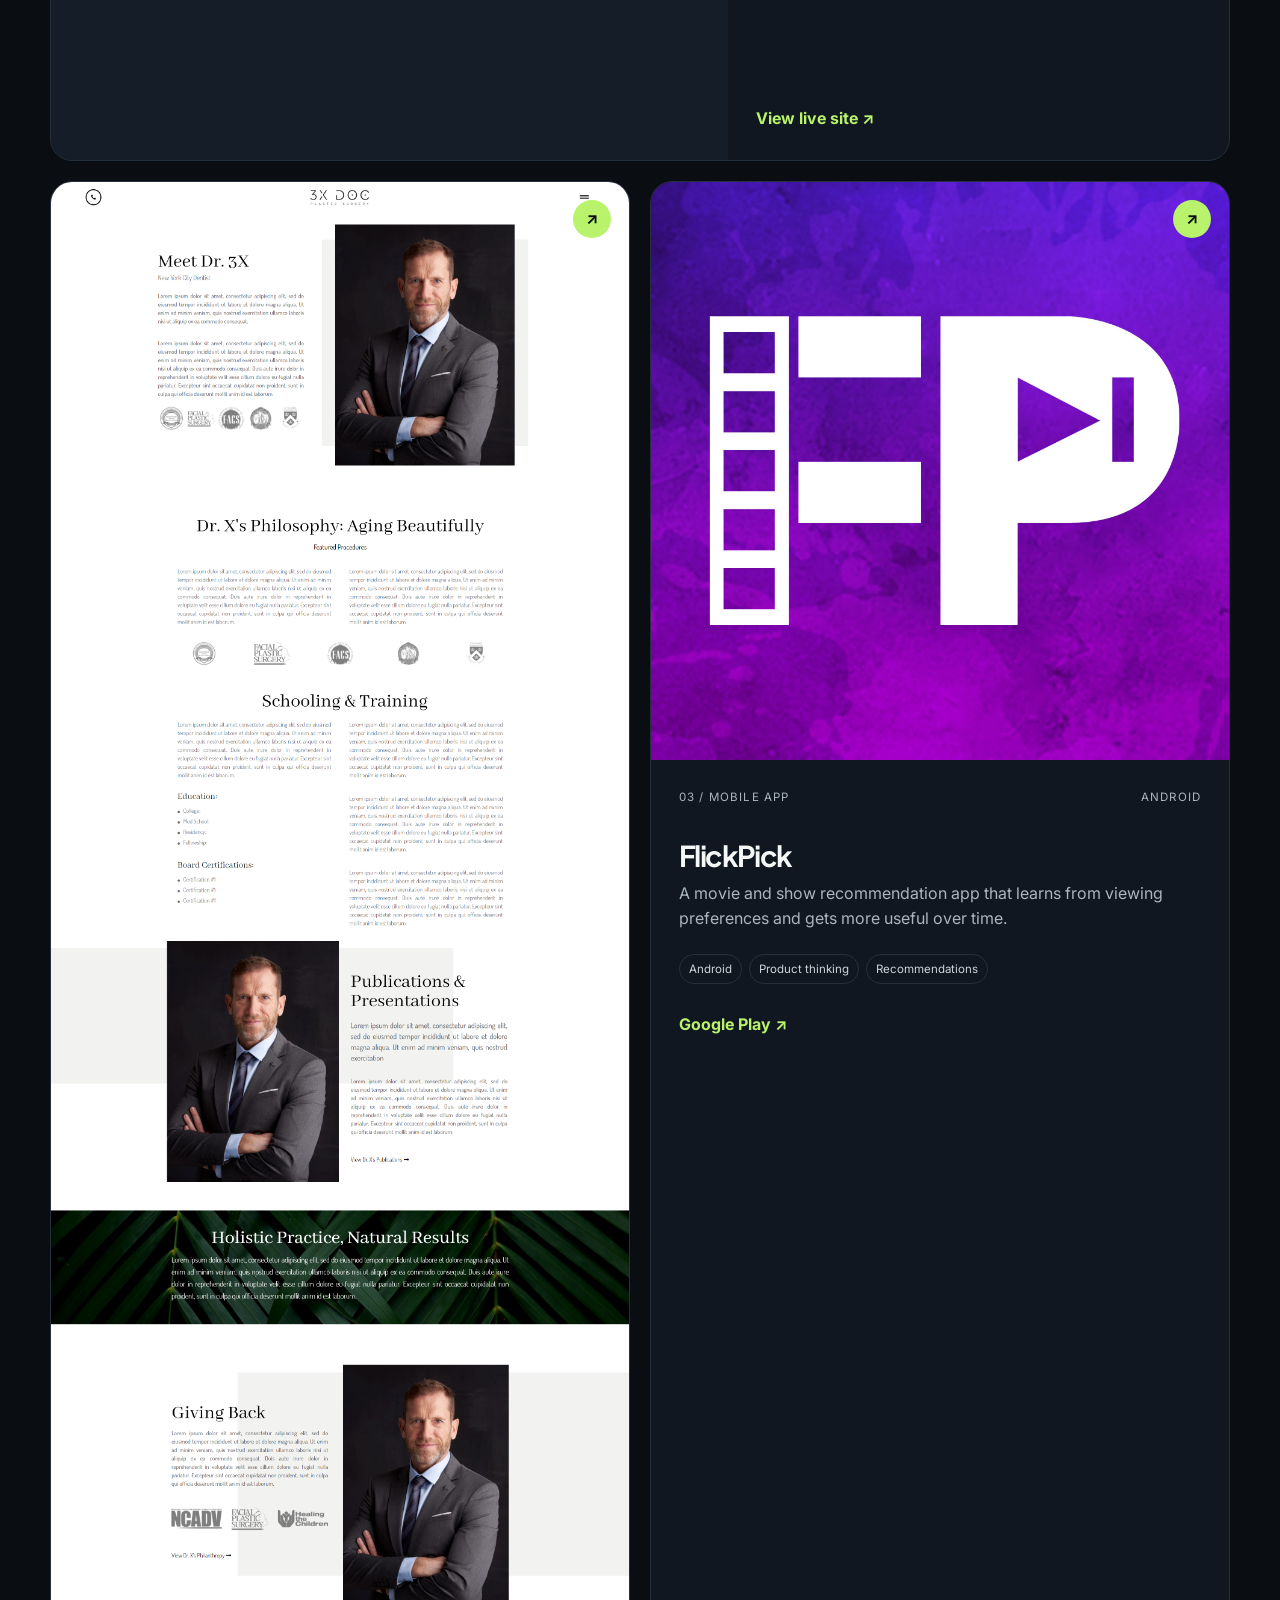
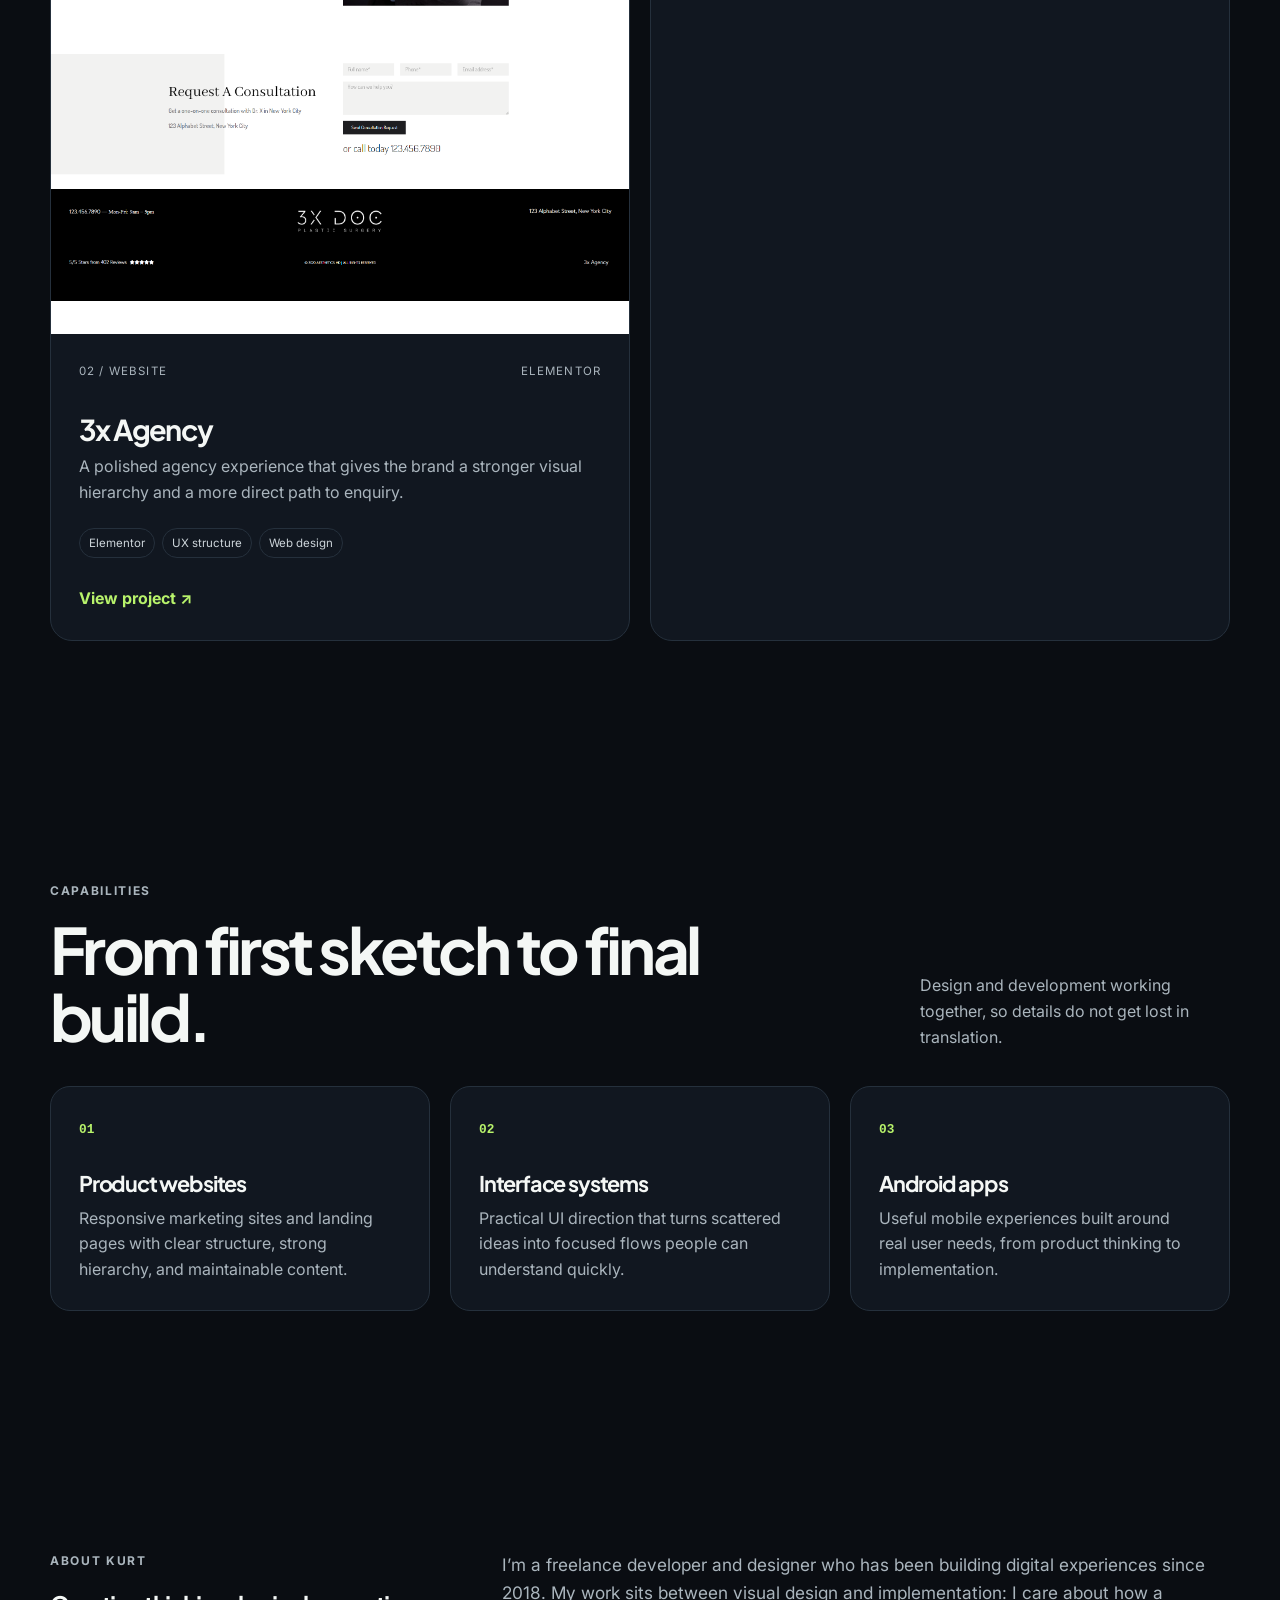
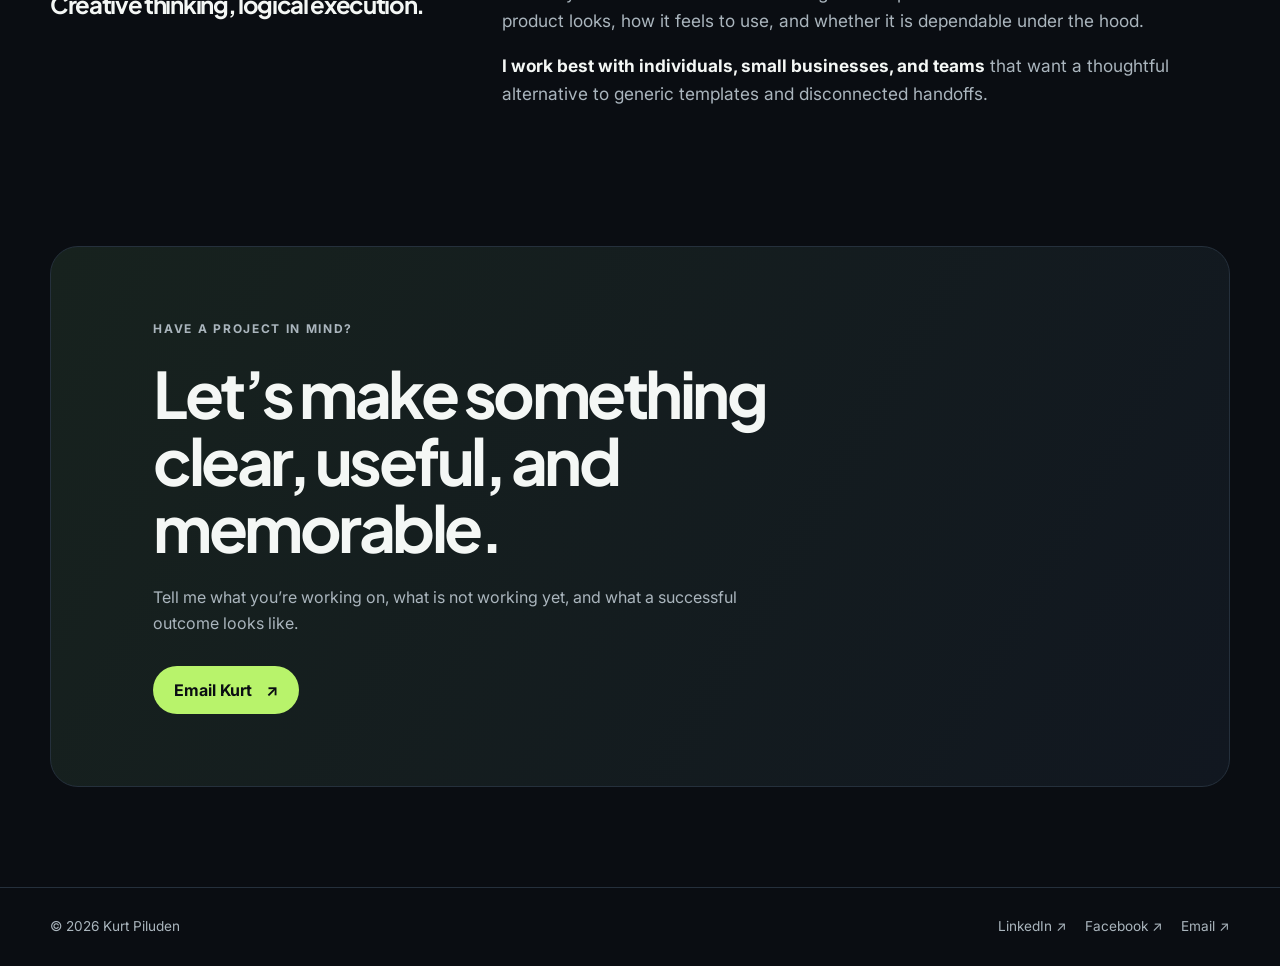
==== commit ee4a9c60: "Add stylesheet link to index.html" ====
--- a/index.html
+++ b/index.html
@@ -11,7 +11,8 @@
   <link rel="preconnect" href="https://fonts.googleapis.com">
   <link rel="preconnect" href="https://fonts.gstatic.com" crossorigin>
   <link href="https://fonts.googleapis.com/css2?family=Inter:wght@400;500;600;700&family=Plus+Jakarta+Sans:wght@600;700;800&display=swap" rel="stylesheet">
-
+  <link rel="stylesheet" href="style.css">
+  
 </head>
 
 <body>
--- a/style.css
+++ b/style.css
@@ -0,0 +1,239 @@
+:root {
+      --ink: #0a0d12;
+      --panel: #111720;
+      --panel-soft: #151e28;
+      --line: #25303c;
+      --text: #f4f7f5;
+      --muted: #aab5bd;
+      --accent: #b8f36b;
+      --accent-dark: #152008;
+      --max-width: 1180px;
+      --radius-lg: 28px;
+      --radius-md: 20px;
+      --shadow: 0 24px 80px rgba(0, 0, 0, .25);
+    }
+
+    *, *::before, *::after { box-sizing: border-box; }
+    html { scroll-behavior: smooth; }
+    body {
+      margin: 0;
+      background: var(--ink);
+      color: var(--text);
+      font-family: Inter, system-ui, -apple-system, BlinkMacSystemFont, "Segoe UI", sans-serif;
+      line-height: 1.6;
+    }
+    body.menu-open { overflow: hidden; }
+    img { display: block; max-width: 100%; }
+    a { color: inherit; text-decoration: none; }
+    button, a { -webkit-tap-highlight-color: transparent; }
+    :focus-visible { outline: 3px solid var(--accent); outline-offset: 4px; }
+
+    .shell { width: min(calc(100% - 40px), var(--max-width)); margin-inline: auto; }
+    .sr-only {
+      position: absolute; width: 1px; height: 1px; padding: 0; margin: -1px;
+      overflow: hidden; clip: rect(0, 0, 0, 0); white-space: nowrap; border: 0;
+    }
+
+    .site-header {
+      position: sticky;
+      top: 0;
+      z-index: 100;
+      border-bottom: 1px solid rgba(255, 255, 255, .08);
+      background: rgba(10, 13, 18, .78);
+      backdrop-filter: blur(18px);
+      -webkit-backdrop-filter: blur(18px);
+    }
+    .nav { min-height: 76px; display: flex; align-items: center; justify-content: space-between; }
+    .brand {
+      color: var(--text);
+      font: 800 1.35rem/1 "Plus Jakarta Sans", sans-serif;
+      letter-spacing: -.08em;
+    }
+    .brand span, em { color: var(--accent); font-style: normal; }
+    .nav-links { display: flex; align-items: center; gap: 28px; color: var(--muted); font-size: .9rem; }
+    .nav-links a { transition: color .2s ease; }
+    .nav-links a:hover { color: var(--accent); }
+    .nav-resume {
+      border: 1px solid var(--line);
+      border-radius: 999px;
+      color: var(--text) !important;
+      padding: 8px 14px;
+    }
+    .menu-toggle {
+      display: none;
+      width: 42px;
+      height: 42px;
+      padding: 9px;
+      border: 1px solid var(--line);
+      border-radius: 12px;
+      background: transparent;
+      color: var(--text);
+      cursor: pointer;
+    }
+    .menu-toggle span:not(.sr-only) { display: block; width: 22px; height: 2px; margin: 5px auto; background: currentColor; transition: transform .2s ease; }
+
+    .hero {
+      min-height: calc(100vh - 76px);
+      display: grid;
+      grid-template-columns: minmax(0, 1.08fr) .92fr;
+      align-items: center;
+      gap: 60px;
+      padding-block: 96px;
+    }
+    .eyebrow {
+      display: flex;
+      align-items: center;
+      gap: 8px;
+      margin: 0 0 22px;
+      color: var(--muted);
+      font-size: .75rem;
+      font-weight: 700;
+      letter-spacing: .14em;
+      text-transform: uppercase;
+    }
+    .status-dot {
+      width: 8px;
+      height: 8px;
+      border-radius: 50%;
+      background: var(--accent);
+      box-shadow: 0 0 0 5px rgba(184, 243, 107, .12);
+    }
+    h1, h2, h3 { margin-top: 0; font-family: "Plus Jakarta Sans", sans-serif; line-height: 1.05; letter-spacing: -.055em; }
+    h1 { max-width: 760px; margin-bottom: 0; font-size: clamp(3.2rem, 7vw, 6.6rem); }
+    .hero-lede { max-width: 600px; margin: 28px 0 0; color: var(--muted); font-size: clamp(1rem, 1.8vw, 1.2rem); }
+    .hero-actions { display: flex; flex-wrap: wrap; gap: 12px; margin-top: 36px; }
+    .button {
+      display: inline-flex;
+      align-items: center;
+      gap: 14px;
+      min-height: 48px;
+      padding: 0 20px;
+      border: 1px solid transparent;
+      border-radius: 999px;
+      font-weight: 700;
+      transition: transform .2s ease, background .2s ease, color .2s ease, border-color .2s ease;
+    }
+    .button:hover { transform: translateY(-2px); }
+    .button-primary { background: var(--accent); color: var(--ink); }
+    .button-primary:hover { background: #d0ff94; }
+    .button-ghost { border-color: var(--line); color: var(--text); }
+    .button-ghost:hover { border-color: var(--accent); color: var(--accent); }
+    .hero-meta { display: flex; flex-wrap: wrap; gap: 10px 18px; margin-top: 44px; color: var(--muted); font-size: .8rem; }
+    .hero-meta span::before { content: "✳"; margin-right: 8px; color: var(--accent); }
+
+    .hero-art {
+      position: relative;
+      min-height: 420px;
+      overflow: hidden;
+      border: 1px solid var(--line);
+      border-radius: 32px;
+      background: radial-gradient(circle at 65% 35%, #293d42 0, #151e26 30%, #0e131a 70%);
+      box-shadow: var(--shadow);
+    }
+    .orb { position: absolute; border-radius: 50%; filter: blur(2px); }
+    .orb-one { width: 240px; height: 240px; right: 10%; top: 8%; background: var(--accent); opacity: .8; mix-blend-mode: screen; }
+    .orb-two { width: 280px; height: 280px; left: 8%; bottom: -22%; background: #6b8bff; opacity: .55; }
+    .code-card {
+      position: absolute;
+      left: 10%; right: 10%; bottom: 12%;
+      display: flex;
+      align-items: center;
+      justify-content: space-between;
+      padding: 18px 20px;
+      border: 1px solid rgba(255, 255, 255, .16);
+      border-radius: 14px;
+      background: rgba(10, 13, 18, .68);
+      box-shadow: 0 18px 60px rgba(0, 0, 0, .5);
+      font-size: .85rem;
+    }
+    .code-card span { color: var(--muted); }
+    .code-card code { font-family: ui-monospace, SFMono-Regular, Menlo, monospace; }
+
+    .section { padding-block: 120px; }
+    .section-heading { display: flex; align-items: end; justify-content: space-between; gap: 32px; margin-bottom: 36px; }
+    .section-heading .eyebrow { margin-bottom: 16px; }
+    .section-heading h2, .contact-panel h2 { max-width: 650px; margin-bottom: 0; font-size: clamp(2.3rem, 5vw, 4.4rem); }
+    .section-note { max-width: 310px; margin: 0; color: var(--muted); }
+
+    .project-grid { display: grid; grid-template-columns: repeat(2, minmax(0, 1fr)); gap: 20px; }
+    .project-card { overflow: hidden; border: 1px solid var(--line); border-radius: 22px; background: var(--panel); }
+    .project-featured { grid-column: span 2; display: grid; grid-template-columns: 1.15fr .85fr; }
+    .project-media { position: relative; display: block; min-height: 260px; overflow: hidden; background: var(--panel-soft); }
+    .project-media img { width: 100%; height: 100%; min-height: 260px; object-fit: cover; transition: transform .5s ease, filter .5s ease; }
+    .project-media:hover img { transform: scale(1.04); filter: saturate(1.12); }
+    .media-arrow {
+      position: absolute; top: 18px; right: 18px;
+      display: grid; width: 38px; height: 38px; place-items: center;
+      border-radius: 50%; background: var(--accent); color: var(--ink); font-weight: 700;
+    }
+    .project-body { display: flex; flex-direction: column; padding: 28px; }
+    .project-topline { display: flex; justify-content: space-between; color: var(--muted); font-size: .72rem; letter-spacing: .1em; text-transform: uppercase; }
+    .project-body h3 { margin: 34px 0 10px; font-size: 1.8rem; }
+    .project-body p { margin: 0; color: var(--muted); }
+    .tags { display: flex; flex-wrap: wrap; gap: 7px; margin-top: 22px; }
+    .tags span { padding: 5px 9px; border: 1px solid var(--line); border-radius: 999px; color: #ccd4d9; font-size: .72rem; }
+    .project-links { margin-top: auto; padding-top: 28px; font-weight: 700; }
+    .project-links a { color: var(--accent); }
+    .project-links a:hover { text-decoration: underline; text-underline-offset: 4px; }
+
+    .capability-grid { display: grid; grid-template-columns: repeat(3, 1fr); gap: 20px; }
+    .capability { padding: 28px; border: 1px solid var(--line); border-radius: var(--radius-md); background: var(--panel); }
+    .capability-number { color: var(--accent); font: 700 .8rem ui-monospace, monospace; }
+    .capability h3 { margin: 32px 0 10px; font-size: 1.35rem; }
+    .capability p { margin: 0; color: var(--muted); }
+
+    .about-grid { display: grid; grid-template-columns: .7fr 1.3fr; gap: 60px; align-items: start; }
+    .about-copy { max-width: 720px; color: var(--muted); font-size: 1.08rem; }
+    .about-copy p { margin: 0 0 18px; }
+    .about-copy strong { color: var(--text); }
+
+    .contact-panel {
+      margin-bottom: 100px;
+      padding: 72px 8%;
+      border: 1px solid var(--line);
+      border-radius: var(--radius-lg);
+      background: linear-gradient(120deg, #17221e, #111720);
+    }
+    .contact-panel h2 { max-width: 760px; }
+    .contact-panel > p:not(.eyebrow) { max-width: 600px; margin: 24px 0 30px; color: var(--muted); }
+
+    .site-footer { border-top: 1px solid var(--line); padding-block: 28px; color: var(--muted); font-size: .85rem; }
+    .footer-inner { display: flex; align-items: center; justify-content: space-between; gap: 20px; }
+    .social-links { display: flex; gap: 18px; }
+    .social-links a:hover { color: var(--accent); }
+
+    @media (max-width: 820px) {
+      .nav-links { display: none; }
+      .menu-toggle { display: block; }
+      .nav-links.is-open {
+        position: absolute; top: 76px; left: 0; right: 0;
+        display: grid; gap: 0; padding: 12px 20px 18px;
+        border-bottom: 1px solid var(--line); background: var(--ink);
+      }
+      .nav-links.is-open a { padding: 12px 0; }
+      .nav-links.is-open .nav-resume { margin-top: 8px; text-align: center; }
+      .hero { grid-template-columns: 1fr; min-height: auto; padding-block: 72px; gap: 42px; }
+      .hero-art { min-height: 300px; }
+      .section-heading { display: block; }
+      .section-note { margin-top: 18px; }
+      .project-grid, .project-featured { grid-template-columns: 1fr; }
+      .project-featured { grid-column: span 1; }
+      .capability-grid { grid-template-columns: 1fr; }
+      .about-grid { grid-template-columns: 1fr; gap: 24px; }
+      .section { padding-block: 84px; }
+    }
+
+    @media (max-width: 520px) {
+      .shell { width: min(calc(100% - 28px), var(--max-width)); }
+      h1 { font-size: clamp(2.8rem, 15vw, 4.4rem); }
+      .hero-art { min-height: 250px; }
+      .project-media, .project-media img { min-height: 220px; }
+      .project-body { padding: 22px; }
+      .contact-panel { margin-bottom: 60px; padding: 42px 24px; }
+      .footer-inner { align-items: flex-start; flex-direction: column; }
+    }
+
+    @media (prefers-reduced-motion: reduce) {
+      html { scroll-behavior: auto; }
+      *, *::before, *::after { animation-duration: .01ms !important; animation-iteration-count: 1 !important; transition-duration: .01ms !important; }
+    }
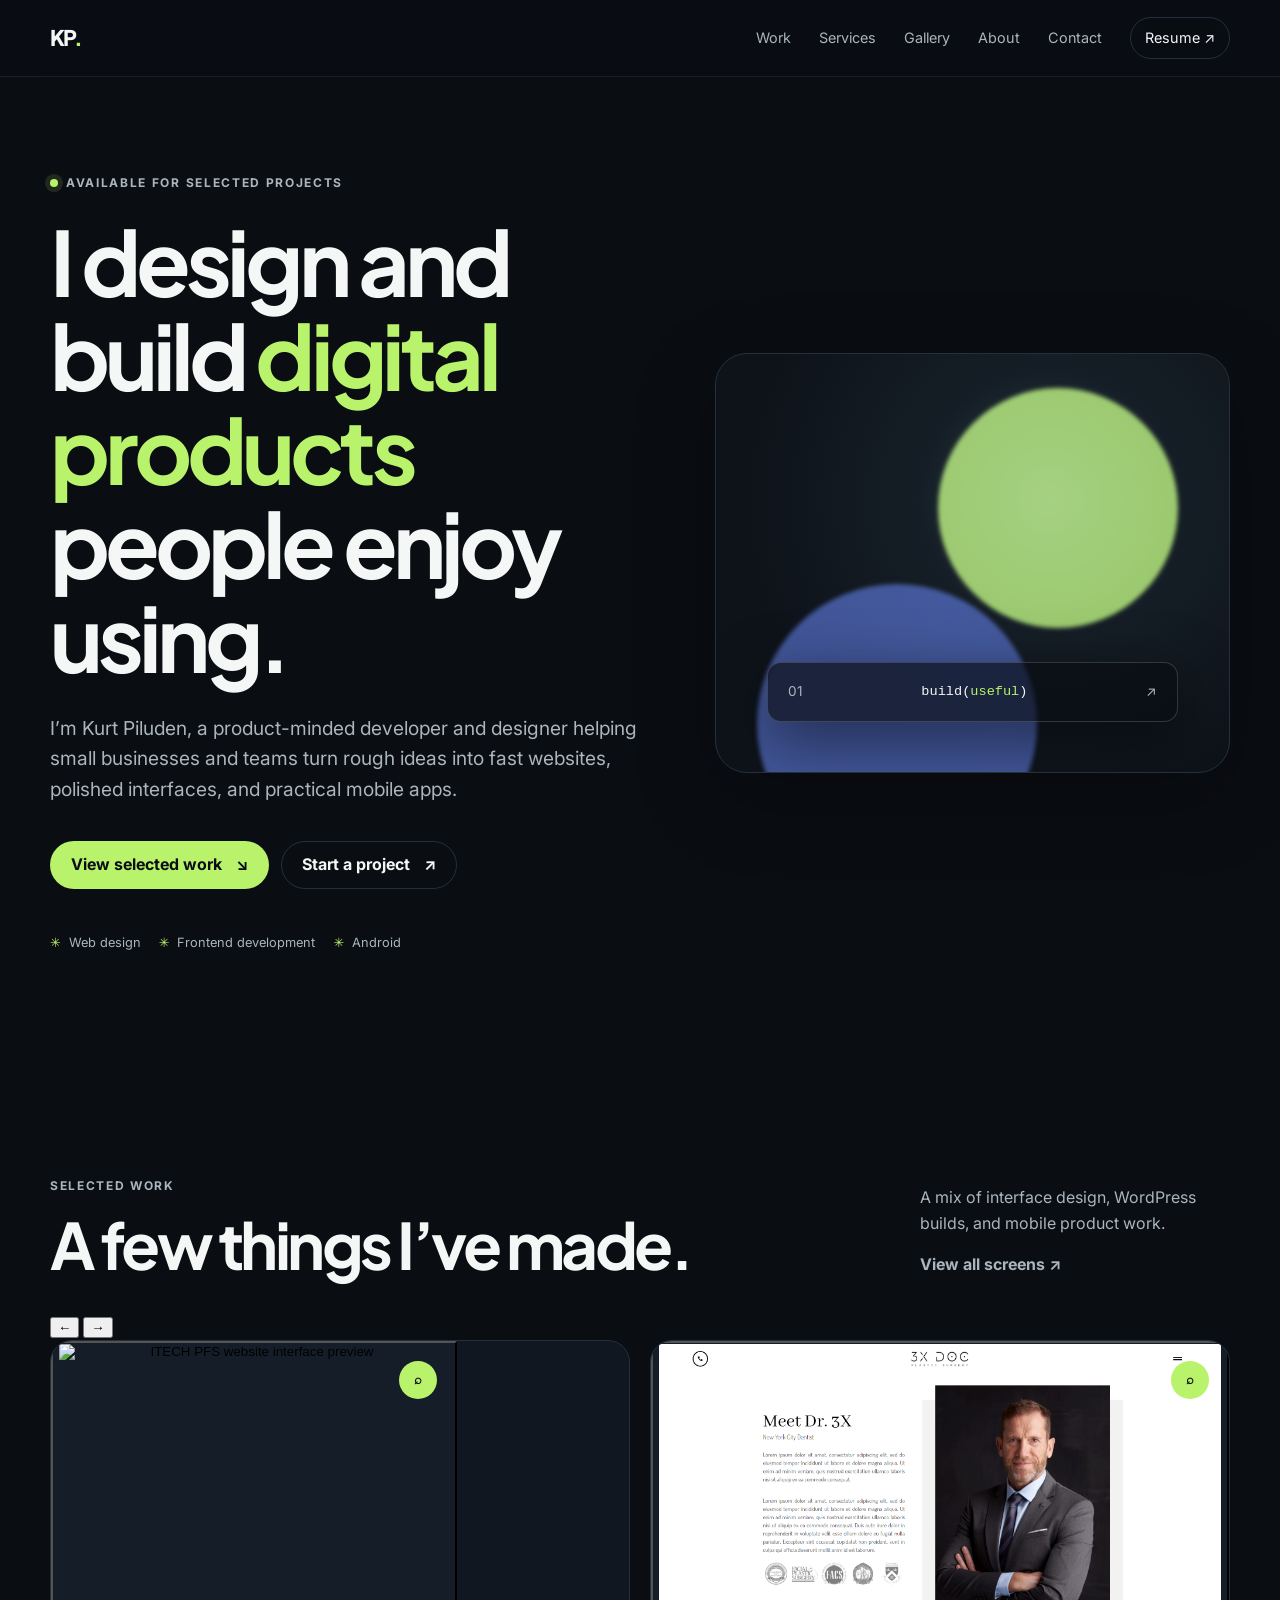
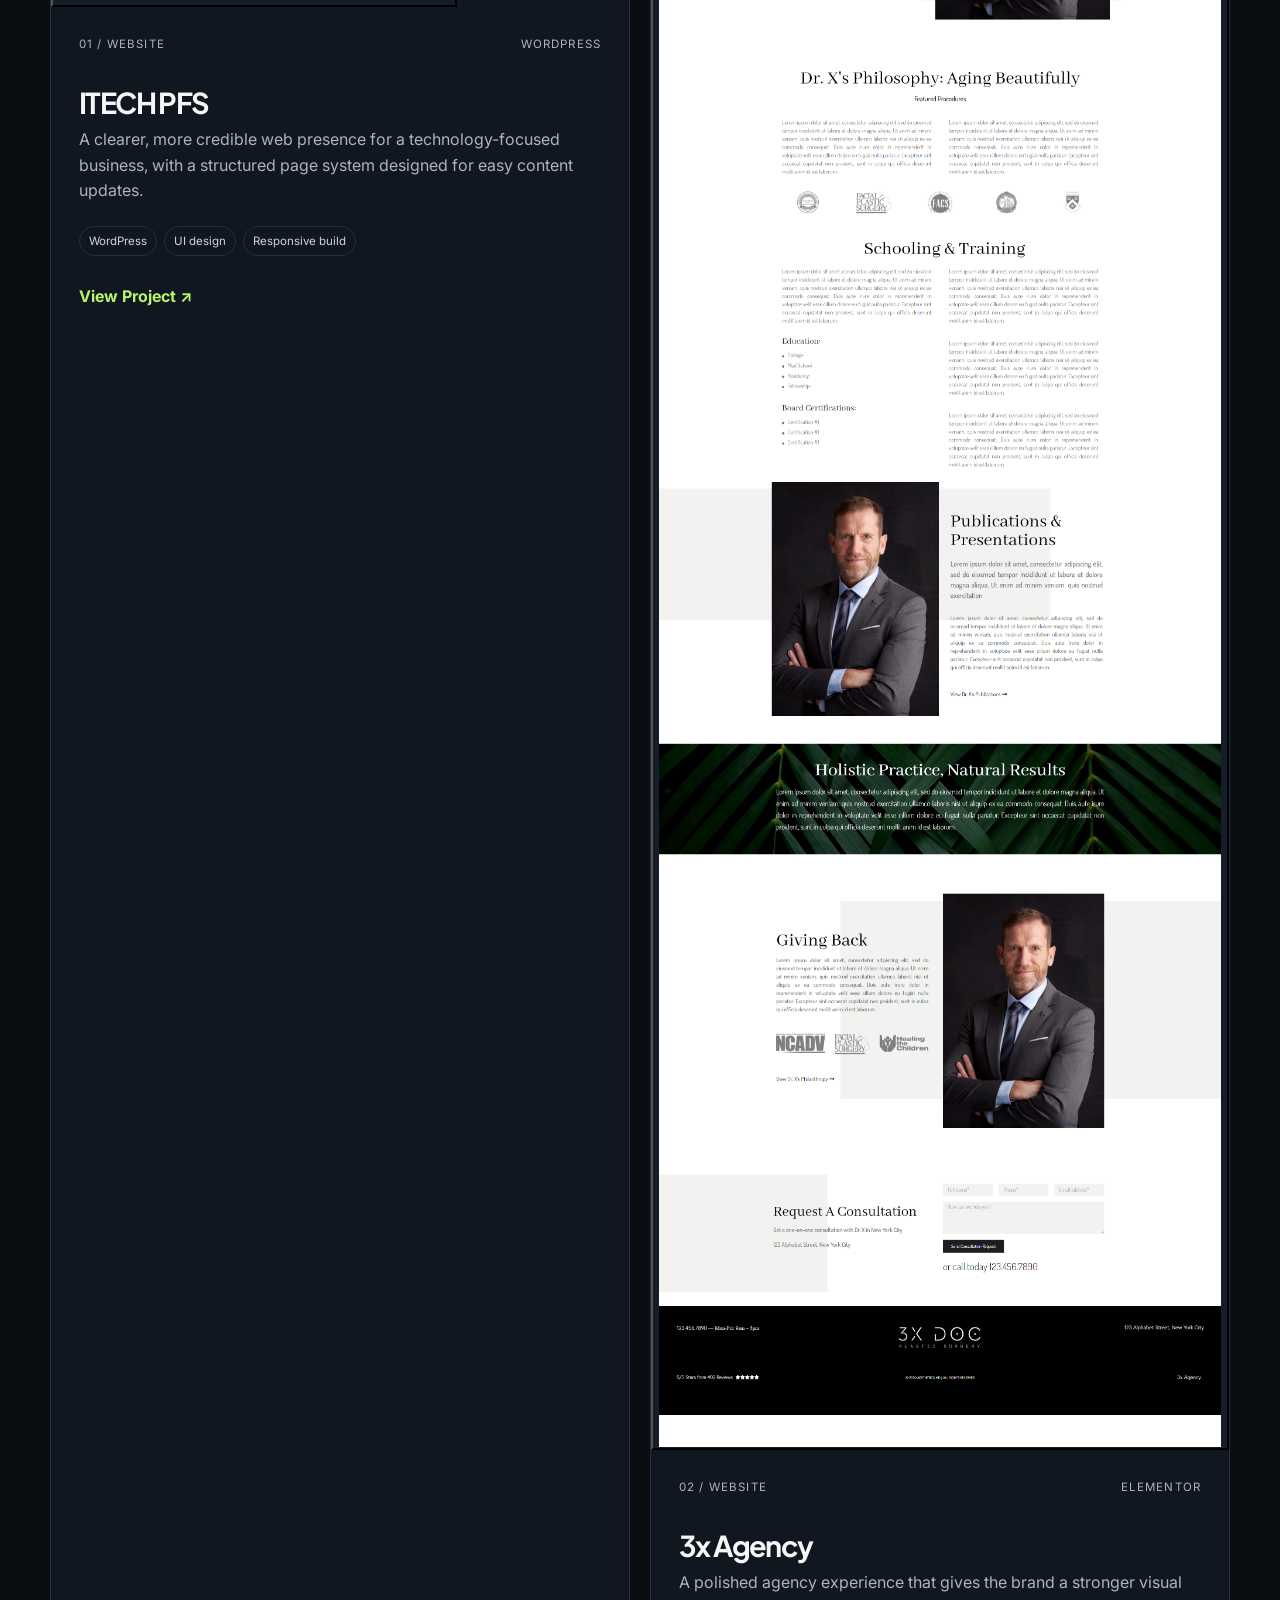
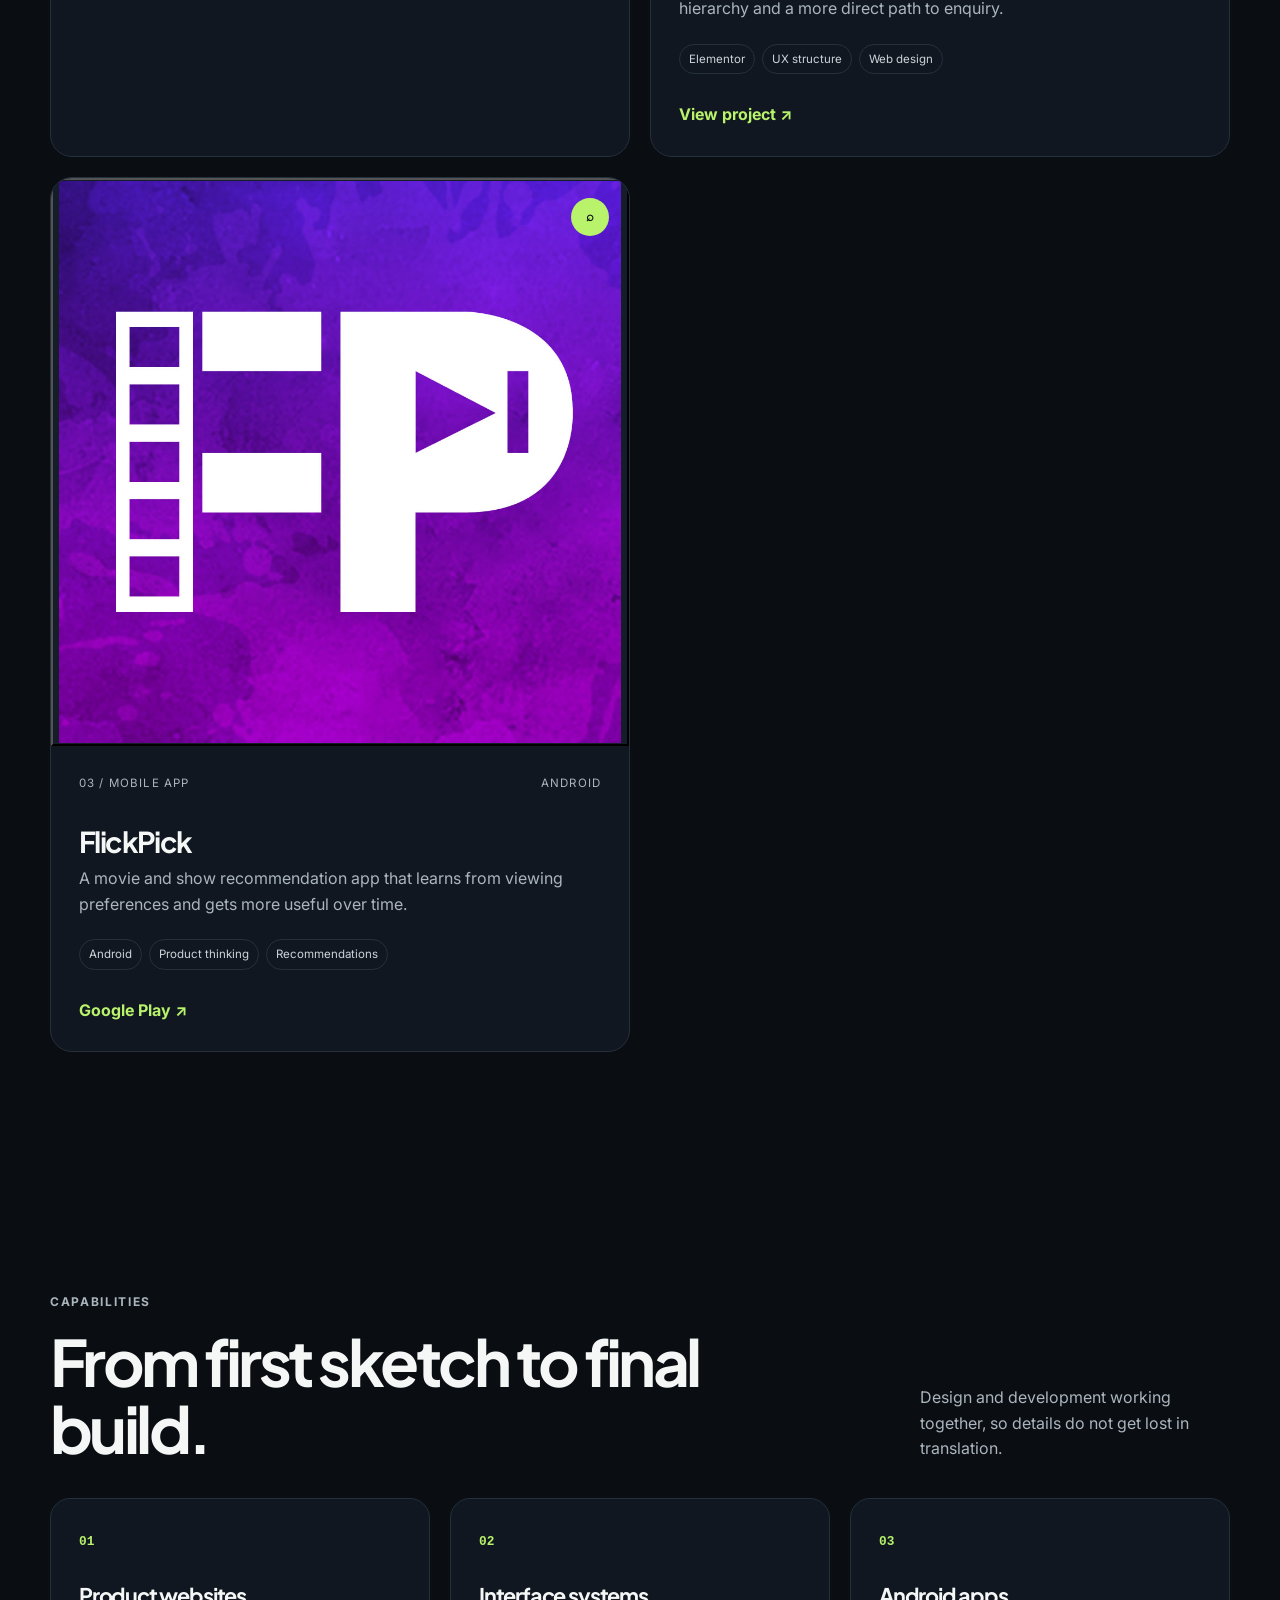
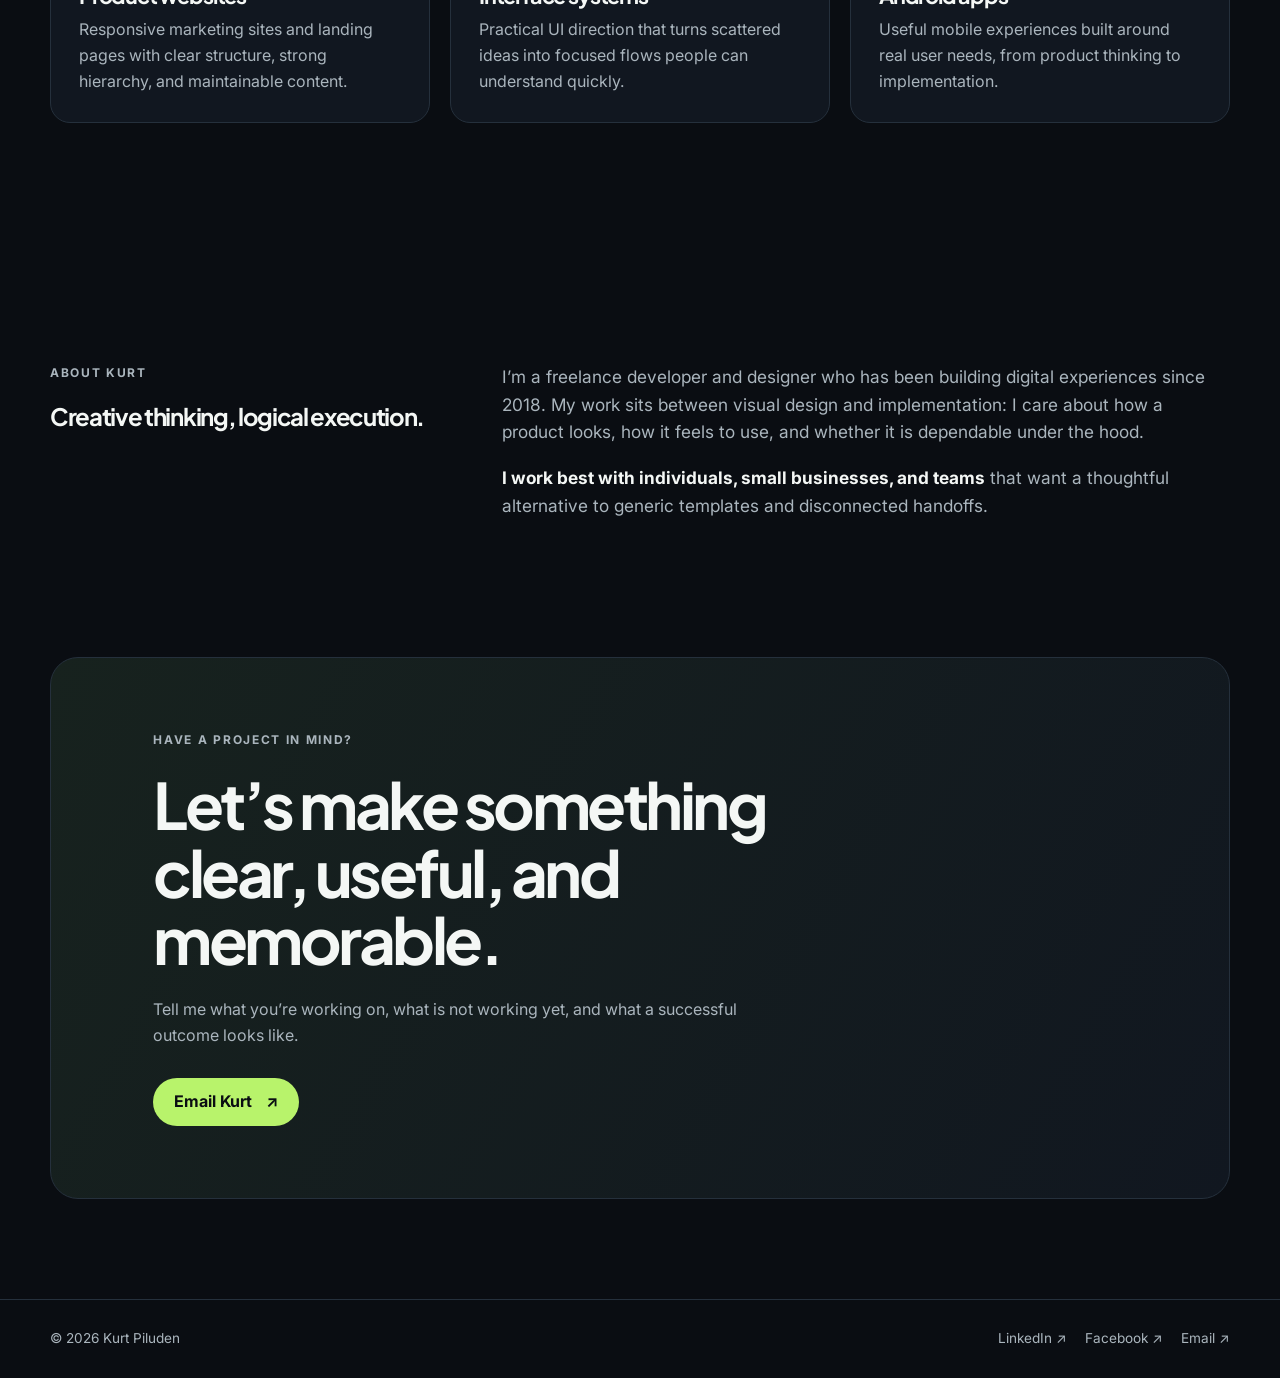
==== commit bbef8788: "Refactor HTML structure and update content" ====
--- a/index.html
+++ b/index.html
@@ -1,202 +1,256 @@
 <!doctype html>
 <html lang="en">
 <head>
-  <meta charset="utf-8">
-  <meta name="viewport" content="width=device-width, initial-scale=1">
-  <meta name="description" content="Kurt Piluden is a product-minded developer and designer building useful websites, interfaces, and Android apps.">
-  <meta name="theme-color" content="#0a0d12">
-  <title>Kurt Piluden — Developer & Designer</title>
-
-  <!-- Remove this import if you prefer to self-host fonts. -->
-  <link rel="preconnect" href="https://fonts.googleapis.com">
-  <link rel="preconnect" href="https://fonts.gstatic.com" crossorigin>
-  <link href="https://fonts.googleapis.com/css2?family=Inter:wght@400;500;600;700&family=Plus+Jakarta+Sans:wght@600;700;800&display=swap" rel="stylesheet">
-  <link rel="stylesheet" href="style.css">
-  
+    <meta charset="utf-8">
+    <meta name="viewport" content="width=device-width, initial-scale=1">
+    <meta name="description" content="Kurt Piluden is a product-minded developer and designer building useful websites, interfaces, and Android apps.">
+    <meta name="theme-color" content="#0a0d12">
+    <title>Kurt Piluden — Developer & Designer</title>
+
+    <!-- Remove this import if you prefer to self-host fonts. -->
+    <link rel="preconnect" href="https://fonts.googleapis.com">
+    <link rel="preconnect" href="https://fonts.gstatic.com" crossorigin>
+    <link href="https://fonts.googleapis.com/css2?family=Inter:wght@400;500;600;700&family=Plus+Jakarta+Sans:wght@600;700;800&display=swap" rel="stylesheet">
+    <link href="style.css" rel="stylesheet"/>
 </head>
 
 <body>
-  <header class="site-header">
+<header class="site-header">
     <nav class="nav shell" aria-label="Primary navigation">
-      <a class="brand" href="#top" aria-label="Kurt Piluden home">KP<span>.</span></a>
-
-      <div class="nav-links" id="primary-links">
-        <a href="#work">Work</a>
-        <a href="#services">Services</a>
-        <a href="#about">About</a>
-        <a href="#contact">Contact</a>
-        <!-- Replace this with your real resume URL. -->
-        <a class="nav-resume" href="https://docs.google.com/document/d/1ZUvhlekT9rxdc0G_mpapQkmMATclfjS7/edit" target="_blank" rel="noreferrer">Resume ↗</a>
-      </div>
-
-      <button class="menu-toggle" type="button" aria-expanded="false" aria-controls="primary-links">
-        <span></span><span></span>
-        <span class="sr-only">Toggle navigation</span>
-      </button>
+        <a class="brand" href="#top" aria-label="Kurt Piluden home">KP<span>.</span></a>
+
+        <div class="nav-links" id="primary-links">
+            <a href="#work">Work</a>
+            <a href="#services">Services</a>
+            <a href="gallery.html">Gallery</a>
+            <a href="#about">About</a>
+            <a href="#contact">Contact</a>
+            <!-- Replace this with your real resume URL. -->
+            <a class="nav-resume" href="https://docs.google.com/document/d/1ZUvhlekT9rxdc0G_mpapQkmMATclfjS7/edit" target="_blank" rel="noreferrer">Resume ↗</a>
+        </div>
+
+        <button class="menu-toggle" type="button" aria-expanded="false" aria-controls="primary-links">
+            <span></span><span></span>
+            <span class="sr-only">Toggle navigation</span>
+        </button>
     </nav>
-  </header>
-
-  <main id="top">
+</header>
+
+<main id="top">
     <section class="hero shell" aria-labelledby="hero-title">
-      <div class="hero-copy">
-        <p class="eyebrow"><span class="status-dot"></span> Available for selected projects</p>
-        <h1 id="hero-title">I design and build <em>digital products</em> people enjoy using.</h1>
-        <p class="hero-lede">
-          I’m Kurt Piluden, a product-minded developer and designer helping small businesses and teams turn rough ideas into fast websites, polished interfaces, and practical mobile apps.
-        </p>
-        <div class="hero-actions">
-          <a class="button button-primary" href="#work">View selected work <span>↘</span></a>
-          <a class="button button-ghost" href="mailto:kurtpioluden@gmail.com?subject=Project%20inquiry">Start a project <span>↗</span></a>
-        </div>
-        <div class="hero-meta" aria-label="Specialties">
-          <span>Web design</span>
-          <span>Frontend development</span>
-          <span>Android</span>
-        </div>
-      </div>
-
-      <div class="hero-art" aria-hidden="true">
-        <div class="orb orb-one"></div>
-        <div class="orb orb-two"></div>
-        <div class="code-card"><span>01</span><code>build(<em>useful</em>)</code><span>↗</span></div>
-      </div>
+        <div class="hero-copy">
+            <p class="eyebrow"><span class="status-dot"></span> Available for selected projects</p>
+            <h1 id="hero-title">I design and build <em>digital products</em> people enjoy using.</h1>
+            <p class="hero-lede">
+                I’m Kurt Piluden, a product-minded developer and designer helping small businesses and teams turn rough ideas into fast websites, polished interfaces, and practical mobile apps.
+            </p>
+            <div class="hero-actions">
+                <a class="button button-primary" href="#work">View selected work <span>↘</span></a>
+                <a class="button button-ghost" href="mailto:kurtpioluden@gmail.com?subject=Project%20inquiry">Start a project <span>↗</span></a>
+            </div>
+            <div class="hero-meta" aria-label="Specialties">
+                <span>Web design</span>
+                <span>Frontend development</span>
+                <span>Android</span>
+            </div>
+        </div>
+
+        <div class="hero-art" aria-hidden="true">
+            <div class="orb orb-one"></div>
+            <div class="orb orb-two"></div>
+            <div class="code-card"><span>01</span><code>build(<em>useful</em>)</code><span>↗</span></div>
+        </div>
     </section>
 
     <section class="section shell" id="work" aria-labelledby="work-title">
-      <div class="section-heading">
-        <div>
-          <p class="eyebrow">Selected work</p>
-          <h2 id="work-title">A few things I’ve made.</h2>
-        </div>
-        <p class="section-note">A mix of interface design, WordPress builds, and mobile product work.</p>
-      </div>
-
-      <div class="project-grid">
-        <article class="project-card project-featured">
-          <a class="project-media" href="#" data-placeholder-link aria-label="Open ITECH PFS project">
-            <img src="img/wp-work-1.png" alt="ITECH PFS website interface preview" loading="lazy" width="1200" height="800">
-            <span class="media-arrow">↗</span>
-          </a>
-          <div class="project-body">
-            <div class="project-topline"><span>01 / Website</span><span>WordPress</span></div>
-            <h3>ITECH PFS</h3>
-            <p>A clearer, more credible web presence for a technology-focused business, with a structured page system designed for easy content updates.</p>
-            <div class="tags"><span>WordPress</span><span>UI design</span><span>Responsive build</span></div>
-            <div class="project-links"><a href="#" data-placeholder-link>View live site ↗</a></div>
-          </div>
-        </article>
-
-        <article class="project-card">
-          <a class="project-media" href="#" data-placeholder-link aria-label="Open 3x Agency project">
-            <img src="img/elem-work1.png" alt="3x Agency landing page preview" loading="lazy" width="1200" height="800">
-            <span class="media-arrow">↗</span>
-          </a>
-          <div class="project-body">
-            <div class="project-topline"><span>02 / Website</span><span>Elementor</span></div>
-            <h3>3x Agency</h3>
-            <p>A polished agency experience that gives the brand a stronger visual hierarchy and a more direct path to enquiry.</p>
-            <div class="tags"><span>Elementor</span><span>UX structure</span><span>Web design</span></div>
-            <div class="project-links"><a href="#" data-placeholder-link>View project ↗</a></div>
-          </div>
-        </article>
-
-        <article class="project-card">
-          <a class="project-media" href="https://play.google.com/store/apps/details?id=com.flick.FlickPickAppOfficial" target="_blank" rel="noreferrer" aria-label="Open FlickPick on Google Play">
-            <img src="img/flickpick_logo.jpg" alt="FlickPick movie recommendation app logo" loading="lazy" width="1200" height="800">
-            <span class="media-arrow">↗</span>
-          </a>
-          <div class="project-body">
-            <div class="project-topline"><span>03 / Mobile app</span><span>Android</span></div>
-            <h3>FlickPick</h3>
-            <p>A movie and show recommendation app that learns from viewing preferences and gets more useful over time.</p>
-            <div class="tags"><span>Android</span><span>Product thinking</span><span>Recommendations</span></div>
-            <div class="project-links"><a href="https://play.google.com/store/apps/details?id=com.flick.FlickPickAppOfficial" target="_blank" rel="noreferrer">Google Play ↗</a></div>
-          </div>
-        </article>
-      </div>
-    </section>
+        <div class="section-heading">
+            <div>
+                <p class="eyebrow">Selected work</p>
+                <h2 id="work-title">A few things I’ve made.</h2>
+            </div>
+            <div class="section-note"><p>A mix of interface design, WordPress builds, and mobile product work.</p><a class="project-links" href="gallery.html">View all screens ↗</a></div>
+        </div>
+
+        <div class="work-slider">
+            <div class="slider-controls" aria-label="Selected work controls">
+                <button class="slider-button" type="button" data-slider-prev aria-label="Previous project">←</button>
+                <button class="slider-button" type="button" data-slider-next aria-label="Next project">→</button>
+            </div>
+
+            <div class="project-grid" data-project-slider>
+                <article class="project-card">
+                    <button class="project-media" type="button" data-lightbox-src="img/wp-work-1.png" data-lightbox-title="ITECH PFS — WordPress page design" aria-label="View ITECH PFS image enlarged">
+                        <img src="img/wp-work-1.png" alt="ITECH PFS website interface preview" loading="lazy" width="1200" height="800">
+                        <span class="media-arrow">⌕</span>
+                    </button>
+                    <div class="project-body">
+                        <div class="project-topline"><span>01 / Website</span><span>WordPress</span></div>
+                        <h3>ITECH PFS</h3>
+                        <p>A clearer, more credible web presence for a technology-focused business, with a structured page system designed for easy content updates.</p>
+                        <div class="tags"><span>WordPress</span><span>UI design</span><span>Responsive build</span></div>
+                        <div class="project-links"><a href="gallery.html#wordpress-title" data-placeholder-link>View Project ↗</a></div>
+                    </div>
+                </article>
+
+                <article class="project-card">
+                    <button class="project-media" type="button" data-lightbox-src="img/elem-work1.png" data-lightbox-title="3x Agency — Elementor page design" aria-label="View 3x Agency image enlarged">
+                        <img src="img/elem-work1.png" alt="3x Agency landing page preview" loading="lazy" width="1200" height="800">
+                        <span class="media-arrow">⌕</span>
+                    </button>
+                    <div class="project-body">
+                        <div class="project-topline"><span>02 / Website</span><span>Elementor</span></div>
+                        <h3>3x Agency</h3>
+                        <p>A polished agency experience that gives the brand a stronger visual hierarchy and a more direct path to enquiry.</p>
+                        <div class="tags"><span>Elementor</span><span>UX structure</span><span>Web design</span></div>
+                        <div class="project-links"><a href="gallery.html#elementor-title" data-placeholder-link>View project ↗</a></div>
+                    </div>
+                </article>
+
+                <article class="project-card">
+                    <button class="project-media" type="button" data-lightbox-src="img/flickpick_logo.jpg" data-lightbox-title="FlickPick — Android app" aria-label="View FlickPick image enlarged">
+                        <img src="img/flickpick_logo.jpg" alt="FlickPick movie recommendation app logo" loading="lazy" width="1200" height="800">
+                        <span class="media-arrow">⌕</span>
+                    </button>
+                    <div class="project-body">
+                        <div class="project-topline"><span>03 / Mobile app</span><span>Android</span></div>
+                        <h3>FlickPick</h3>
+                        <p>A movie and show recommendation app that learns from viewing preferences and gets more useful over time.</p>
+                        <div class="tags"><span>Android</span><span>Product thinking</span><span>Recommendations</span></div>
+                        <div class="project-links"><a href="https://play.google.com/store/apps/details?id=com.flick.FlickPickAppOfficial" target="_blank" rel="noreferrer">Google Play ↗</a></div>
+                    </div>
+                </article>
+            </div>
+        </div>
+    </section>
+
+    <dialog class="lightbox" id="image-lightbox" aria-labelledby="lightbox-title">
+        <div class="lightbox-toolbar">
+            <p class="lightbox-title" id="lightbox-title">Project preview</p>
+            <div class="lightbox-actions"><button class="lightbox-button" type="button" data-lightbox-close aria-label="Close image preview">×</button></div>
+        </div>
+        <div class="lightbox-stage" data-lightbox-stage>
+            <img data-lightbox-image src="" alt="">
+        </div>
+    </dialog>
 
     <section class="section shell" id="services" aria-labelledby="services-title">
-      <div class="section-heading">
-        <div>
-          <p class="eyebrow">Capabilities</p>
-          <h2 id="services-title">From first sketch to final build.</h2>
-        </div>
-        <p class="section-note">Design and development working together, so details do not get lost in translation.</p>
-      </div>
-
-      <div class="capability-grid">
-        <article class="capability"><span class="capability-number">01</span><h3>Product websites</h3><p>Responsive marketing sites and landing pages with clear structure, strong hierarchy, and maintainable content.</p></article>
-        <article class="capability"><span class="capability-number">02</span><h3>Interface systems</h3><p>Practical UI direction that turns scattered ideas into focused flows people can understand quickly.</p></article>
-        <article class="capability"><span class="capability-number">03</span><h3>Android apps</h3><p>Useful mobile experiences built around real user needs, from product thinking to implementation.</p></article>
-      </div>
+        <div class="section-heading">
+            <div>
+                <p class="eyebrow">Capabilities</p>
+                <h2 id="services-title">From first sketch to final build.</h2>
+            </div>
+            <p class="section-note">Design and development working together, so details do not get lost in translation.</p>
+        </div>
+
+        <div class="capability-grid">
+            <article class="capability"><span class="capability-number">01</span><h3>Product websites</h3><p>Responsive marketing sites and landing pages with clear structure, strong hierarchy, and maintainable content.</p></article>
+            <article class="capability"><span class="capability-number">02</span><h3>Interface systems</h3><p>Practical UI direction that turns scattered ideas into focused flows people can understand quickly.</p></article>
+            <article class="capability"><span class="capability-number">03</span><h3>Android apps</h3><p>Useful mobile experiences built around real user needs, from product thinking to implementation.</p></article>
+        </div>
     </section>
 
     <section class="section shell" id="about" aria-labelledby="about-title">
-      <div class="about-grid">
-        <div>
-          <p class="eyebrow">About Kurt</p>
-          <h2 id="about-title">Creative thinking, logical execution.</h2>
-        </div>
-        <div class="about-copy">
-          <p>I’m a freelance developer and designer who has been building digital experiences since 2018. My work sits between visual design and implementation: I care about how a product looks, how it feels to use, and whether it is dependable under the hood.</p>
-          <p><strong>I work best with individuals, small businesses, and teams</strong> that want a thoughtful alternative to generic templates and disconnected handoffs.</p>
-        </div>
-      </div>
+        <div class="about-grid">
+            <div>
+                <p class="eyebrow">About Kurt</p>
+                <h2 id="about-title">Creative thinking, logical execution.</h2>
+            </div>
+            <div class="about-copy">
+                <p>I’m a freelance developer and designer who has been building digital experiences since 2018. My work sits between visual design and implementation: I care about how a product looks, how it feels to use, and whether it is dependable under the hood.</p>
+                <p><strong>I work best with individuals, small businesses, and teams</strong> that want a thoughtful alternative to generic templates and disconnected handoffs.</p>
+            </div>
+        </div>
     </section>
 
     <section class="contact-panel shell" id="contact" aria-labelledby="contact-title">
-      <p class="eyebrow">Have a project in mind?</p>
-      <h2 id="contact-title">Let’s make something clear, useful, and memorable.</h2>
-      <p>Tell me what you’re working on, what is not working yet, and what a successful outcome looks like.</p>
-      <a class="button button-primary" href="mailto:kurtpioluden@gmail.com?subject=Project%20inquiry">Email Kurt <span>↗</span></a>
-    </section>
-  </main>
-
-  <footer class="site-footer">
+        <p class="eyebrow">Have a project in mind?</p>
+        <h2 id="contact-title">Let’s make something clear, useful, and memorable.</h2>
+        <p>Tell me what you’re working on, what is not working yet, and what a successful outcome looks like.</p>
+        <a class="button button-primary" href="mailto:kurtpioluden@gmail.com?subject=Project%20inquiry">Email Kurt <span>↗</span></a>
+    </section>
+</main>
+
+<footer class="site-footer">
     <div class="footer-inner shell">
-      <span>© <span id="year"></span> Kurt Piluden</span>
-      <div class="social-links" aria-label="Social links">
-        <a href="https://www.linkedin.com/in/kurt-piluden-186836158/" target="_blank" rel="noreferrer">LinkedIn ↗</a>
-        <a href="https://www.facebook.com/kurt.piluden/" target="_blank" rel="noreferrer">Facebook ↗</a>
-        <a href="mailto:kurtpioluden@gmail.com">Email ↗</a>
-      </div>
+        <span>© <span id="year"></span> Kurt Piluden</span>
+        <div class="social-links" aria-label="Social links">
+            <a href="https://www.linkedin.com/in/kurt-piluden-186836158/" target="_blank" rel="noreferrer">LinkedIn ↗</a>
+            <a href="https://www.facebook.com/kurt.piluden/" target="_blank" rel="noreferrer">Facebook ↗</a>
+            <a href="mailto:kurtpioluden@gmail.com">Email ↗</a>
+        </div>
     </div>
-  </footer>
-
-  <script>
+</footer>
+
+<script>
     (() => {
-      const toggle = document.querySelector('.menu-toggle');
-      const links = document.querySelector('.nav-links');
-      const body = document.body;
-      const year = document.querySelector('#year');
-
-      if (year) year.textContent = new Date().getFullYear();
-
-      toggle?.addEventListener('click', () => {
-        const isOpen = toggle.getAttribute('aria-expanded') === 'true';
-        toggle.setAttribute('aria-expanded', String(!isOpen));
-        links.classList.toggle('is-open', !isOpen);
-        body.classList.toggle('menu-open', !isOpen);
-      });
-
-      links?.querySelectorAll('a').forEach((link) => {
-        link.addEventListener('click', () => {
-          toggle?.setAttribute('aria-expanded', 'false');
-          links.classList.remove('is-open');
-          body.classList.remove('menu-open');
-        });
-      });
-
-      document.querySelectorAll('[data-placeholder-link]').forEach((link) => {
-        link.addEventListener('click', (event) => {
-          if (link.getAttribute('href') === '#') {
-            event.preventDefault();
-            window.alert('Replace this placeholder with the real project URL in index.html.');
-          }
-        });
-      });
+        const toggle = document.querySelector('.menu-toggle');
+        const links = document.querySelector('.nav-links');
+        const body = document.body;
+        const year = document.querySelector('#year');
+
+        if (year) year.textContent = new Date().getFullYear();
+
+        toggle?.addEventListener('click', () => {
+            const isOpen = toggle.getAttribute('aria-expanded') === 'true';
+            toggle.setAttribute('aria-expanded', String(!isOpen));
+            links.classList.toggle('is-open', !isOpen);
+            body.classList.toggle('menu-open', !isOpen);
+        });
+
+        links?.querySelectorAll('a').forEach((link) => {
+            link.addEventListener('click', () => {
+                toggle?.setAttribute('aria-expanded', 'false');
+                links.classList.remove('is-open');
+                body.classList.remove('menu-open');
+            });
+        });
+
+        document.querySelectorAll('[data-placeholder-link]').forEach((link) => {
+            link.addEventListener('click', (event) => {
+                if (link.getAttribute('href') === '#') {
+                    event.preventDefault();
+                    window.alert('Replace this placeholder with the real project URL in index.html.');
+                }
+            });
+        });
+
+        const slider = document.querySelector('[data-project-slider]');
+        const previousProject = document.querySelector('[data-slider-prev]');
+        const nextProject = document.querySelector('[data-slider-next]');
+
+        const slideByCard = (direction) => {
+            const card = slider?.querySelector('.project-card');
+            if (!slider || !card) return;
+            const gap = parseFloat(getComputedStyle(slider).gap) || 20;
+            slider.scrollBy({ left: direction * (card.getBoundingClientRect().width + gap), behavior: 'smooth' });
+        };
+
+        previousProject?.addEventListener('click', () => slideByCard(-1));
+        nextProject?.addEventListener('click', () => slideByCard(1));
+
+        const lightbox = document.querySelector('#image-lightbox');
+        const lightboxImage = lightbox?.querySelector('[data-lightbox-image]');
+        const lightboxTitle = lightbox?.querySelector('#lightbox-title');
+        const openLightbox = (button) => {
+            if (!lightbox || !lightboxImage) return;
+            lightboxImage.src = button.dataset.lightboxSrc;
+            lightboxImage.alt = button.querySelector('img')?.alt || 'Project preview';
+            lightboxTitle.textContent = button.dataset.lightboxTitle || 'Project preview';
+            lightbox.showModal();
+        };
+
+        document.querySelectorAll('[data-lightbox-src]').forEach((button) => {
+            button.addEventListener('click', () => openLightbox(button));
+        });
+
+        lightbox?.querySelector('[data-lightbox-close]')?.addEventListener('click', () => lightbox.close());
+        lightbox?.addEventListener('click', (event) => {
+            if (event.target === lightbox) lightbox.close();
+        });
+        lightbox?.addEventListener('close', () => {
+            if (lightboxImage) lightboxImage.src = '';
+        });
     })();
-  </script>
+</script>
 </body>
 </html>
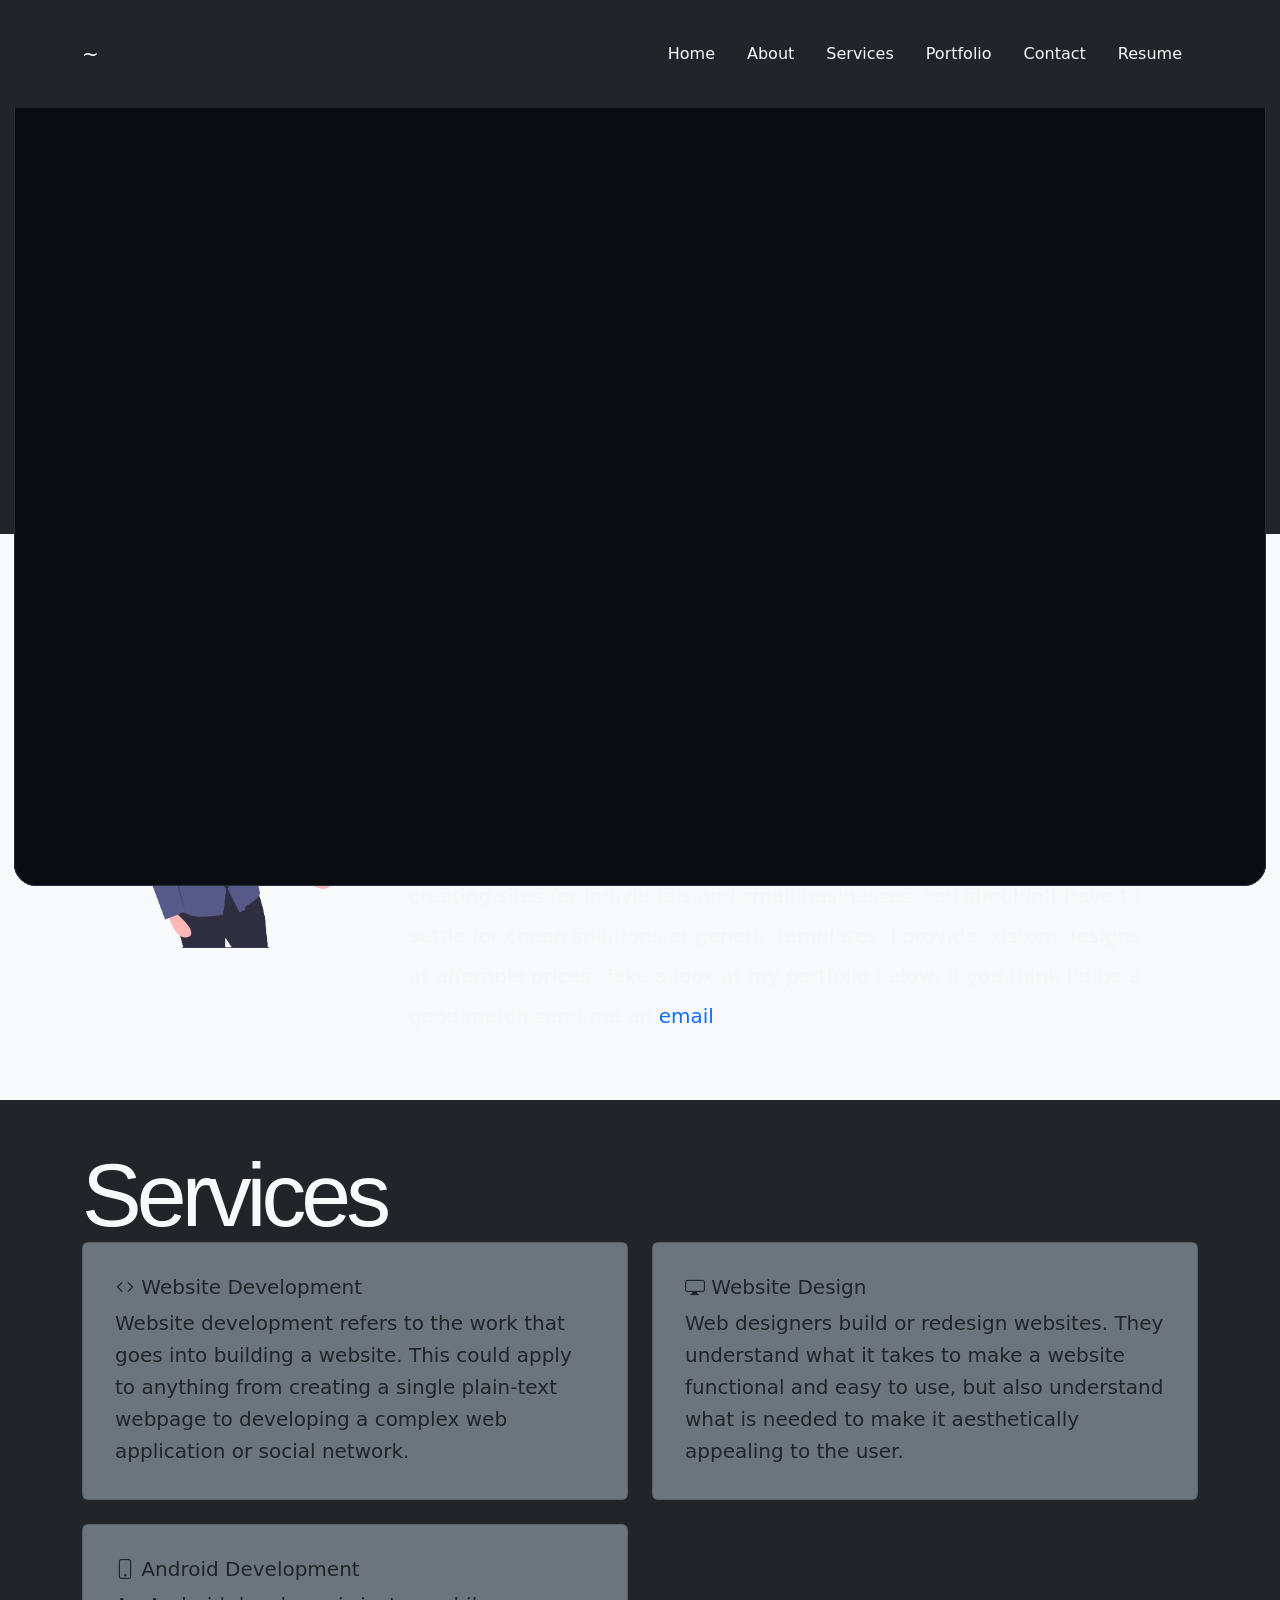
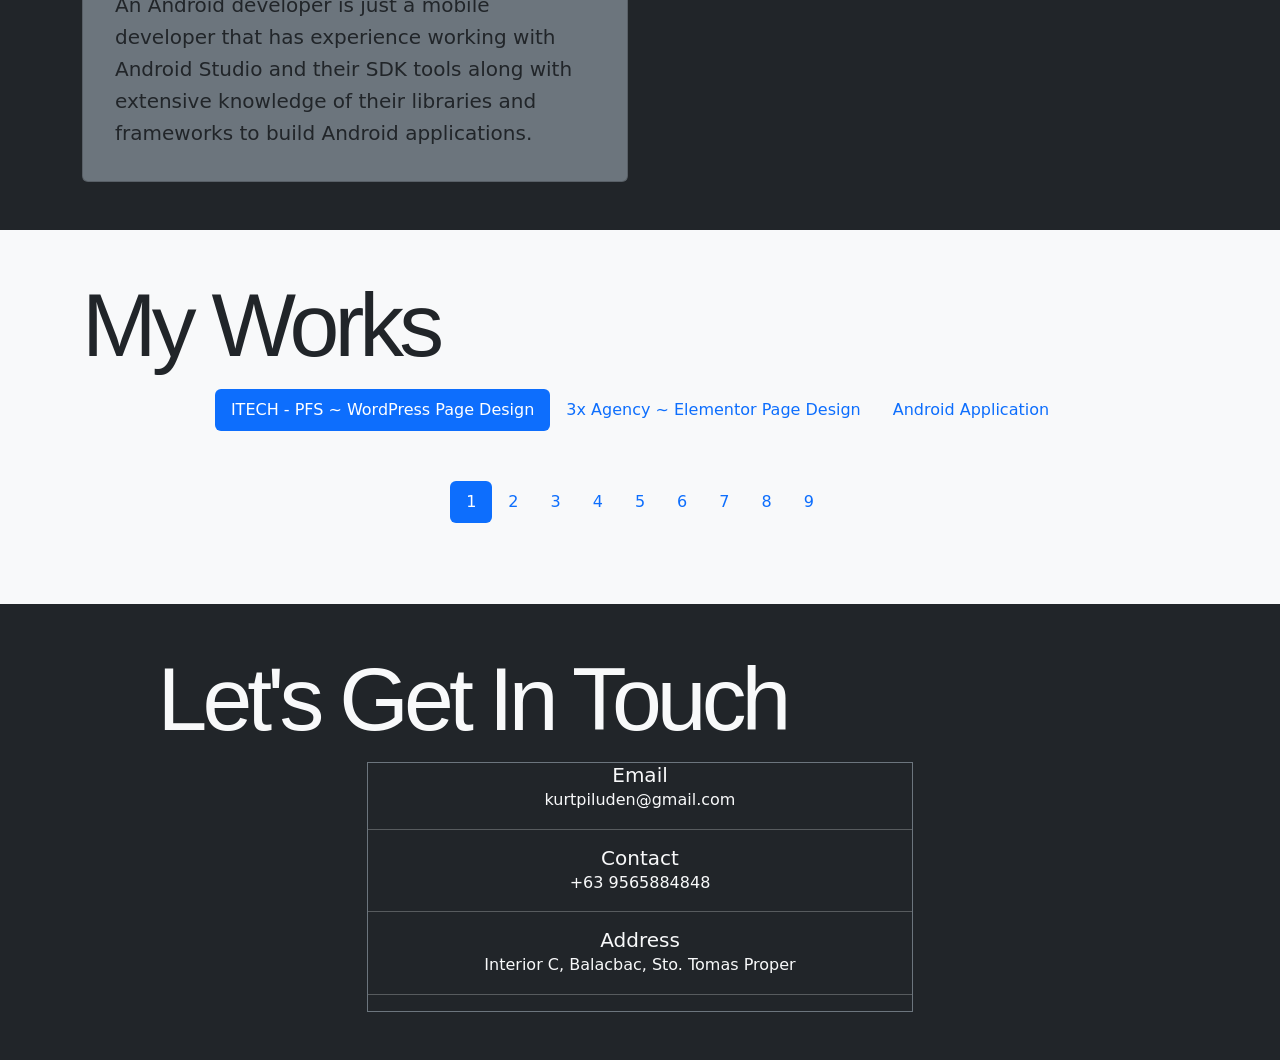
==== commit ed25e28e: "Update resume link to local PDF file" ====
--- a/index.html
+++ b/index.html
@@ -1,256 +1,757 @@
-<!doctype html>
+<!DOCTYPE html>
 <html lang="en">
-<head>
-    <meta charset="utf-8">
-    <meta name="viewport" content="width=device-width, initial-scale=1">
-    <meta name="description" content="Kurt Piluden is a product-minded developer and designer building useful websites, interfaces, and Android apps.">
-    <meta name="theme-color" content="#0a0d12">
-    <title>Kurt Piluden — Developer & Designer</title>
-
-    <!-- Remove this import if you prefer to self-host fonts. -->
-    <link rel="preconnect" href="https://fonts.googleapis.com">
-    <link rel="preconnect" href="https://fonts.gstatic.com" crossorigin>
-    <link href="https://fonts.googleapis.com/css2?family=Inter:wght@400;500;600;700&family=Plus+Jakarta+Sans:wght@600;700;800&display=swap" rel="stylesheet">
-    <link href="style.css" rel="stylesheet"/>
-</head>
-
-<body>
-<header class="site-header">
-    <nav class="nav shell" aria-label="Primary navigation">
-        <a class="brand" href="#top" aria-label="Kurt Piluden home">KP<span>.</span></a>
-
-        <div class="nav-links" id="primary-links">
-            <a href="#work">Work</a>
-            <a href="#services">Services</a>
-            <a href="gallery.html">Gallery</a>
-            <a href="#about">About</a>
-            <a href="#contact">Contact</a>
-            <!-- Replace this with your real resume URL. -->
-            <a class="nav-resume" href="https://docs.google.com/document/d/1ZUvhlekT9rxdc0G_mpapQkmMATclfjS7/edit" target="_blank" rel="noreferrer">Resume ↗</a>
+  <head>
+    <meta charset="UTF-8" />
+    <meta http-equiv="X-UA-Compatible" content="IE=edge" />
+    <meta name="viewport" content="width=device-width, initial-scale=1.0" />
+    <link
+      href="https://cdn.jsdelivr.net/npm/bootstrap@5.1.0/dist/css/bootstrap.min.css"
+      rel="stylesheet"
+      integrity="sha384-KyZXEAg3QhqLMpG8r+8fhAXLRk2vvoC2f3B09zVXn8CA5QIVfZOJ3BCsw2P0p/We"
+      crossorigin="anonymous"
+    />
+    <link
+      rel="stylesheet"
+      href="https://cdn.jsdelivr.net/npm/bootstrap-icons@1.3.0/font/bootstrap-icons.css"
+    />
+    <link rel="stylesheet" href="style.css" />
+
+    <title>Kurt Piluden</title>
+  </head>
+  <body>
+    <!-- NAVBAR -->
+    <nav class="navbar navbar-expand-lg navbar-dark bg-dark py-3 fixed-top">
+      <div class="container">
+        <a href="#" class="navbar-brand">~</a>
+        <button
+          class="navbar-toggler"
+          type="button"
+          data-bs-toggle="collapse"
+          data-bs-target="navbarMenu"
+        >
+          <span class="navbar-toggler-icon"></span>
+        </button>
+        <div class="collapse navbar-collapse" id="navbarMenu">
+          <ul class="navbar nav ms-auto">
+            <li class="nav-item">
+              <a href="#" class="nav-link text-light">Home</a>
+            </li>
+            <li class="nav-item">
+              <a href="#about" class="nav-link text-light">About</a>
+            </li>
+            <li class="nav-item">
+              <a href="#services" class="nav-link text-light">Services</a>
+            </li>
+            <li class="nav-item">
+              <a href="#portfolio" class="nav-link text-light">Portfolio</a>
+            </li>
+            <li class="nav-item">
+              <a href="#contact" class="nav-link text-light">Contact</a>
+            </li>
+            <li class="nav-item">
+              <a href="Kurt Mathew C. Piluden.pdf" target="_blank" class="nav-link text-light">Resume</a>
+            </li>
+          </ul>
         </div>
-
-        <button class="menu-toggle" type="button" aria-expanded="false" aria-controls="primary-links">
-            <span></span><span></span>
-            <span class="sr-only">Toggle navigation</span>
-        </button>
+      </div>
     </nav>
-</header>
-
-<main id="top">
-    <section class="hero shell" aria-labelledby="hero-title">
-        <div class="hero-copy">
-            <p class="eyebrow"><span class="status-dot"></span> Available for selected projects</p>
-            <h1 id="hero-title">I design and build <em>digital products</em> people enjoy using.</h1>
-            <p class="hero-lede">
-                I’m Kurt Piluden, a product-minded developer and designer helping small businesses and teams turn rough ideas into fast websites, polished interfaces, and practical mobile apps.
+
+    <!-- Banner -->
+    <section
+      id="about-banner"
+      class="bg-dark text-light p-lg-0 pt-lg-5 p-5 text-cente text-sm-start"
+    >
+      <div class="container">
+        <div class="d-sm-flex align-items-center justify-content-between">
+          <div>
+            <h5 class="fw-light">Hi, My name is</h5>
+            <h1 id="banner-name" class="text-warning fw-bold">Kurt</h1>
+            <div class="p-3">
+              <a href="#portfolio" class="px-3 btn btn-warning rounded-pill"
+                >Portfolio</a
+              >
+              <a href="#contact" class="px-3 lead text-decoration-none text-light"
+                >Contact Me</a
+              >
+            </div>
+            <div class="py-3">
+              <a href="https://www.facebook.com/kurt.piluden/" target="_blank"><i class="bi bi-facebook text-light mx-1"></i></a>
+              <a href="https://www.linkedin.com/in/kurt-piluden-186836158/" target="_blank"><i class="bi bi-linkedin text-light mx-1" ></i></a>
+            </div>
+          </div>
+          <img
+            src="img/banner-img.svg"
+            class="w-50 img-fluid d-none d-sm-block"
+            alt=""
+          />
+        </div>
+      </div>
+    </section>
+
+    <!-- About -->
+    <section class="bg-light py-5" id="about">
+      <div class="container">
+        <div class="d-sm-flex align-items-center justify-content-between">
+          <img
+            src="img/abt.png"
+            alt=""
+            class="w-25 img-fluid d-none d-sm-block"
+          />
+          <div class="px-5">
+            <h1 class="text-center">About Me</h1>
+            <p class="lead lh-lg">
+              I have been working as a freelance front-end, back-end and android developer since 2018. I’ve always been someone who has both a creative and a logical side. I could use my creative side to design and my logical side to code. As a bonus, being both designer and developer allows me to make sure no detail is lost in translation. I specialize in creating sites for individuals and small businesses. You shouldn’t have to settle for cheap solutions or generic templates. I provide custom designs at afforable prices. Take a look at my portfolio below, if you think I’d be a good match send me an <a class="text-primary text-decoration-none" href="mailto:kurtpioluden@gmail.com">email</a>. 
             </p>
-            <div class="hero-actions">
-                <a class="button button-primary" href="#work">View selected work <span>↘</span></a>
-                <a class="button button-ghost" href="mailto:kurtpioluden@gmail.com?subject=Project%20inquiry">Start a project <span>↗</span></a>
-            </div>
-            <div class="hero-meta" aria-label="Specialties">
-                <span>Web design</span>
-                <span>Frontend development</span>
-                <span>Android</span>
-            </div>
+          </div>
         </div>
-
-        <div class="hero-art" aria-hidden="true">
-            <div class="orb orb-one"></div>
-            <div class="orb orb-two"></div>
-            <div class="code-card"><span>01</span><code>build(<em>useful</em>)</code><span>↗</span></div>
+      </div>
+    </section>
+
+    <!-- Services -->
+    <section class="bg-dark text-light py-5" id="services">
+      <div class="container">
+        <h1>Services</h1>
+        <div class="row g-4">
+          <div class="col-md-6">
+            <div class="card bg-secondary p-3">
+              <div class="card-body">
+                <h5 class="card-title">
+                  <i class="bi bi-code"></i> Website Development
+                </h5>
+                <!-- <p class="fs-6">3 years experience</p> -->
+                <p class="card-text lead">
+                  Website development refers to the work that goes into building
+                  a website. This could apply to anything from creating a single
+                  plain-text webpage to developing a complex web application or
+                  social network.
+                </p>
+                <!-- <p class="fs-6">HTML5, CSS3, JavaScript, PHP, WordPress</p> -->
+              </div>
+            </div>
+          </div>
+
+          <div class="col-md-6">
+            <div class="card bg-secondary p-3">
+              <div class="card-body">
+                <h5 class="card-title">
+                  <i class="bi bi-display"></i> Website Design
+                </h5>
+                <!-- <p class="fs-6">3 years experience</p> -->
+                <p class="card-text lead">
+                  Web designers build or redesign websites. They understand what
+                  it takes to make a website functional and easy to use, but
+                  also understand what is needed to make it aesthetically
+                  appealing to the user.
+                </p>
+                <!-- <p class="fs-6">HTML5, CSS3, JavaScript, Bootstrap Layout Design, WordPress, Elementor</p> -->
+              </div>
+            </div>
+          </div>
+
+          <div class="col-md-6">
+            <div class="card bg-secondary p-3">
+              <div class="card-body">
+                <h5 class="card-title">
+                  <i class="bi bi-phone"></i> Android Development
+                </h5>
+                <!-- <p class="fs-6">3 years experience</p> -->
+                <p class="card-text lead">
+                  An Android developer is just a mobile developer that has
+                  experience working with Android Studio and their SDK tools
+                  along with extensive knowledge of their libraries and
+                  frameworks to build Android applications.
+                </p>
+                <!-- <p class="fs-6">Android Studio</p> -->
+              </div>
+            </div>
+          </div>
+          <!-- <div class="col-md-6">
+            <div class="card bg-secondary p-3">
+              <div class="card-body">
+                <h5 class="card-title">
+                  <i class="bi bi-display"></i> Web Development
+                </h5>
+                <p class="fs-6">3 years experience</p>
+                <p class="card-text lead">
+                  Lorem ipsum dolor sit amet, consectetur adipiscing elit.
+                  Praesent at tortor dui. Integer purus justo, volutpat sit amet
+                  nisl vitae, tempus ullamcorper magna.
+                </p>
+                <p class="fs-6">HTML5, CSS3, JavaScript, PHP, Wordpress</p>
+              </div>
+            </div>
+          </div> -->
         </div>
+      </div>
     </section>
 
-    <section class="section shell" id="work" aria-labelledby="work-title">
-        <div class="section-heading">
-            <div>
-                <p class="eyebrow">Selected work</p>
-                <h2 id="work-title">A few things I’ve made.</h2>
-            </div>
-            <div class="section-note"><p>A mix of interface design, WordPress builds, and mobile product work.</p><a class="project-links" href="gallery.html">View all screens ↗</a></div>
+    <!-- Portfolio -->
+    <section class="bg-light text-dark py-5" id="portfolio">
+      <div class="container">
+        <h1>My Works</h1>
+        <ul class="nav nav-pills mb-3 d-flex justify-content-center" id="pills-tab" role="tablist">
+          <li class="nav-item" role="presentation">
+            <button class="nav-link active" id="pills-home-tab" data-bs-toggle="pill" data-bs-target="#pills-home" type="button" role="tab" >
+              ITECH - PFS ~ WordPress Page Design
+            </button>
+          </li>
+          <li class="nav-item" role="presentation">
+            <button class="nav-link" id="pills-profile-tab" data-bs-toggle="pill" data-bs-target="#pills-profile" type="button" role="tab" >
+              3x Agency ~ Elementor Page Design
+            </button>
+          </li>
+          <li class="nav-item" role="presentation">
+            <button class="nav-link" id="pills-contact-tab" data-bs-toggle="pill" data-bs-target="#pills-contact" type="button" role="tab" >
+              Android Application
+            </button>
+          </li>
+        </ul>
+
+        <div class="tab-content" id="pills-tabContent">
+          <!-- WordPress -->
+          <div class="tab-pane fade show active" id="pills-home" role="tabpanel">
+
+            <!-- Pages Content -->
+            <div class="tab-content" id="workpills-tabContent">
+              <div class="tab-pane show active fade" id="page-one" role="tabpanel">
+                <div class="row">
+                  <div class="col-sm-4">
+                    <div class="screen">
+                      <a href="#img1"><img src="img/wp-work-1.png" alt="" class="img-fluid" /></a>
+                    </div>
+                    <!-- lightbox container hidden with CSS -->
+                    <a href="#portfolio" class="lightbox" id="img1">
+                      <img src="img/wp-work-1.png" alt="" class="lightbox_content" />
+                    </a>
+                  </div>
+                  <div class="col-sm-4">
+                    <div class="screen">
+                      <a href="#img2"><img src="img/wp-work-2.png" alt="" class="img-fluid" /></a>
+                    </div>
+                    <!-- lightbox container hidden with CSS -->
+                    <a href="#portfolio" class="lightbox" id="img2">
+                      <img src="img/wp-work-2.png" alt="" class="lightbox_content" />
+                    </a>
+                  </div>
+
+                  <div class="col-sm-4">
+                    <div class="screen">
+                      <a href="#img3"><img src="img/wp-work-3.png" alt="" class="img-fluid" /></a>
+                    </div>
+                    <!-- lightbox container hidden with CSS -->
+                    <a href="#portfolio" class="lightbox" id="img3">
+                      <img src="img/wp-work-3.png" alt="" class="lightbox_content" />
+                    </a>
+                  </div>
+                </div>
+              </div>
+
+              <div class="tab-pane fade" id="page-two" role="tabpanel">
+                <div class="row">
+                  <div class="col-sm-4">
+                    <div class="screen">
+                      <a href="#img4"><img src="img/wp-work-4.png" alt="" class="img-fluid" /></a>
+                    </div>
+                    <!-- lightbox container hidden with CSS -->
+                    <a href="#portfolio" class="lightbox" id="img4">
+                      <img src="img/wp-work-4.png" alt="" class="lightbox_content" />
+                    </a>
+                  </div>
+                  <div class="col-sm-4">
+                    <div class="screen">
+                      <a href="#img5"><img src="img/wp-work-5.png" alt="" class="img-fluid" /></a>
+                    </div>
+                    <!-- lightbox container hidden with CSS -->
+                    <a href="#portfolio" class="lightbox" id="img5">
+                      <img src="img/wp-work-5.png" alt="" class="lightbox_content" />
+                    </a>
+                  </div>
+                  <div class="col-sm-4">
+                    <div class="screen">
+                      <a href="#img6"><img src="img/wp-work-6.png" alt="" class="img-fluid" /></a>
+                    </div>
+                    <!-- lightbox container hidden with CSS -->
+                    <a href="#portfolio" class="lightbox" id="img6">
+                      <img src="img/wp-work-6.png" alt="" class="lightbox_content" />
+                    </a>
+                  </div>
+                </div>
+              </div>
+
+              <div class="tab-pane fade" id="page-three" role="tabpanel">
+                <div class="row">
+                  <div class="col-sm-4">
+                    <div class="screen">
+                      <a href="#img7"><img src="img/wp-work-7.png" alt="" class="img-fluid" /></a>
+                    </div>
+                    <!-- lightbox container hidden with CSS -->
+                    <a href="#portfolio" class="lightbox" id="img7">
+                      <img src="img/wp-work-7.png" alt="" class="lightbox_content" />
+                    </a>
+                  </div>
+                  <div class="col-sm-4">
+                    <div class="screen">
+                      <a href="#img8"><img src="img/wp-work-8.png" alt="" class="img-fluid" /></a>
+                    </div>
+                    <!-- lightbox container hidden with CSS -->
+                    <a href="#portfolio" class="lightbox" id="img8">
+                      <img src="img/wp-work-8.png" alt="" class="lightbox_content" />
+                    </a>
+                  </div>
+                  <div class="col-sm-4">
+                    <div class="screen">
+                      <a href="#img9"><img src="img/wp-work-9.png" alt="" class="img-fluid" /></a>
+                    </div>
+                    <!-- lightbox container hidden with CSS -->
+                    <a href="#portfolio" class="lightbox" id="img9">
+                      <img src="img/wp-work-9.png" alt="" class="lightbox_content" />
+                    </a>
+                  </div>
+                </div>
+              </div>
+
+              <div class="tab-pane fade" id="page-four" role="tabpanel">
+                <div class="row">
+                  <div class="col-sm-4">
+                    <div class="screen">
+                      <a href="#img10"><img src="img/wp-work-10.png" alt="" class="img-fluid" /></a>
+                    </div>
+                    <!-- lightbox container hidden with CSS -->
+                    <a href="#portfolio" class="lightbox" id="img10">
+                      <img src="img/wp-work-10.png" alt="" class="lightbox_content" />
+                    </a>
+                  </div>
+                  <div class="col-sm-4">
+                    <div class="screen">
+                      <a href="#img11"><img src="img/wp-work-11.png" alt="" class="img-fluid" /></a>
+                    </div>
+                    <!-- lightbox container hidden with CSS -->
+                    <a href="#portfolio" class="lightbox" id="img11">
+                      <img src="img/wp-work-11.png" alt="" class="lightbox_content" />
+                    </a>
+                  </div>
+                  <div class="col-sm-4">
+                    <div class="screen">
+                      <a href="#img12"><img src="img/wp-work-12.png" alt="" class="img-fluid" /></a>
+                    </div>
+                    <!-- lightbox container hidden with CSS -->
+                    <a href="#portfolio" class="lightbox" id="img12">
+                      <img src="img/wp-work-12.png" alt="" class="lightbox_content" />
+                    </a>
+                  </div>
+                </div>
+              </div>
+
+              <div class="tab-pane fade" id="page-five" role="tabpanel">
+                <div class="row">
+                  <div class="col-sm-4">
+                    <div class="screen">
+                      <a href="#img13"><img src="img/wp-work-13.png" alt="" class="img-fluid" /></a>
+                    </div>
+                    <!-- lightbox container hidden with CSS -->
+                    <a href="#portfolio" class="lightbox" id="img13">
+                      <img src="img/wp-work-13.png" alt="" class="lightbox_content" />
+                    </a>
+                  </div>
+                  <div class="col-sm-4">
+                    <div class="screen">
+                      <a href="#img14"><img src="img/wp-work-14.png" alt="" class="img-fluid" /></a>
+                    </div>
+                    <!-- lightbox container hidden with CSS -->
+                    <a href="#portfolio" class="lightbox" id="img14">
+                      <img src="img/wp-work-14.png" alt="" class="lightbox_content" />
+                    </a>
+                  </div>
+                  <div class="col-sm-4">
+                    <div class="screen">
+                      <a href="#img15"><img src="img/wp-work-15.png" alt="" class="img-fluid" /></a>
+                    </div>
+                    <!-- lightbox container hidden with CSS -->
+                    <a href="#portfolio" class="lightbox" id="img15">
+                      <img src="img/wp-work-15.png" alt="" class="lightbox_content" />
+                    </a>
+                  </div>
+                </div>
+              </div>
+
+              <div class="tab-pane fade" id="page-six" role="tabpanel">
+                <div class="row">
+                  <div class="col-sm-4">
+                    <div class="screen">
+                      <a href="#img16"><img src="img/wp-work-16.png" alt="" class="img-fluid" /></a>
+                    </div>
+                    <!-- lightbox container hidden with CSS -->
+                    <a href="#portfolio" class="lightbox" id="img16">
+                      <img src="img/wp-work-16.png" alt="" class="lightbox_content" />
+                    </a>
+                  </div>
+                  <div class="col-sm-4">
+                    <div class="screen">
+                      <a href="#img17"><img src="img/wp-work-17.png" alt="" class="img-fluid" /></a>
+                    </div>
+                    <!-- lightbox container hidden with CSS -->
+                    <a href="#portfolio" class="lightbox" id="img17">
+                      <img src="img/wp-work-17.png" alt="" class="lightbox_content" />
+                    </a>
+                  </div>
+                  <div class="col-sm-4">
+                    <div class="screen">
+                      <a href="#img18"><img src="img/wp-work-18.png" alt="" class="img-fluid" /></a>
+                    </div>
+                    <!-- lightbox container hidden with CSS -->
+                    <a href="#portfolio" class="lightbox" id="img18">
+                      <img src="img/wp-work-18.png" alt="" class="lightbox_content" />
+                    </a>
+                  </div>
+                </div>
+              </div>
+
+              <div class="tab-pane fade" id="page-seven" role="tabpanel">
+                <div class="row">
+                  <div class="col-sm-4">
+                    <div class="screen">
+                      <a href="#img19"><img src="img/wp-work-19.png" alt="" class="img-fluid" /></a>
+                    </div>
+                    <!-- lightbox container hidden with CSS -->
+                    <a href="#portfolio" class="lightbox" id="img19">
+                      <img src="img/wp-work-19.png" alt="" class="lightbox_content" />
+                    </a>
+                  </div>
+                  <div class="col-sm-4">
+                    <div class="screen">
+                      <a href="#img20"><img src="img/wp-work-20.png" alt="" class="img-fluid" /></a>
+                    </div>
+                    <!-- lightbox container hidden with CSS -->
+                    <a href="#portfolio" class="lightbox" id="img20">
+                      <img src="img/wp-work-20.png" alt="" class="lightbox_content" />
+                    </a>
+                  </div>
+                  <div class="col-sm-4">
+                    <div class="screen">
+                      <a href="#img21"><img src="img/wp-work-21.png" alt="" class="img-fluid" /></a>
+                    </div>
+                    <!-- lightbox container hidden with CSS -->
+                    <a href="#portfolio" class="lightbox" id="img21">
+                      <img src="img/wp-work-21.png" alt="" class="lightbox_content" />
+                    </a>
+                  </div>
+                </div>
+              </div>
+
+              <div class="tab-pane fade" id="page-eight" role="tabpanel">
+                <div class="row">
+                  <div class="col-sm-4">
+                    <div class="screen">
+                      <a href="#img22"><img src="img/wp-work-22.png" alt="" class="img-fluid" /></a>
+                    </div>
+                    <!-- lightbox container hidden with CSS -->
+                    <a href="#portfolio" class="lightbox" id="img22">
+                      <img src="img/wp-work-22.png" alt="" class="lightbox_content" />
+                    </a>
+                  </div>
+                  <div class="col-sm-4">
+                    <div class="screen">
+                      <a href="#img23"><img src="img/wp-work-23.png" alt="" class="img-fluid" /></a>
+                    </div>
+                    <!-- lightbox container hidden with CSS -->
+                    <a href="#portfolio" class="lightbox" id="img23">
+                      <img src="img/wp-work-23.png" alt="" class="lightbox_content" />
+                    </a>
+                  </div>
+                  <div class="col-sm-4">
+                    <div class="screen">
+                      <a href="#img24"><img src="img/wp-work-24.png" alt="" class="img-fluid" /></a>
+                    </div>
+                    <!-- lightbox container hidden with CSS -->
+                    <a href="#portfolio" class="lightbox" id="img24">
+                      <img src="img/wp-work-24.png" alt="" class="lightbox_content" />
+                    </a>
+                  </div>
+                </div>
+              </div>
+
+              <div class="tab-pane fade" id="page-nine" role="tabpanel">
+                <div class="row">
+                  <div class="col-sm-4">
+                    <div class="screen">
+                      <a href="#img25"><img src="img/wp-work-25.png" alt="" class="img-fluid" /></a>
+                    </div>
+                    <!-- lightbox container hidden with CSS -->
+                    <a href="#portfolio" class="lightbox" id="img25">
+                      <img src="img/wp-work-25.png" alt="" class="lightbox_content" />
+                    </a>
+                  </div>
+                  <div class="col-sm-4">
+                    <div class="screen">
+                      <a href="#img26"><img src="img/wp-work-26.png" alt="" class="img-fluid" /></a>
+                    </div>
+                    <!-- lightbox container hidden with CSS -->
+                    <a href="#portfolio" class="lightbox" id="img26">
+                      <img src="img/wp-work-26.png" alt="" class="lightbox_content" />
+                    </a>
+                  </div>
+                </div>
+              </div>
+            </div>
+
+            <!-- Pages -->
+              <ul class="nav nav-pills mb-3 d-flex justify-content-center" id="workpills-tab" role="tablist">
+                <li class="nav-item" role="presentation">
+                  <button class="nav-link active" id="work-home-tab" data-bs-toggle="pill" data-bs-target="#page-one" type="button" role="tab">
+                    1
+                  </button>
+                </li>
+                <li class="nav-item" role="presentation">
+                  <button class="nav-link" id="work-profile-tab" data-bs-toggle="pill" data-bs-target="#page-two" type="button" role="tab" >
+                    2
+                  </button>
+                </li>
+                <li class="nav-item" role="presentation">
+                  <button class="nav-link" id="work-contact-tab" data-bs-toggle="pill" data-bs-target="#page-three" type="button" role="tab" >
+                    3
+                  </button>
+                </li>
+                <li class="nav-item" role="presentation">
+                  <button class="nav-link" id="work-contact-tab" data-bs-toggle="pill" data-bs-target="#page-four" type="button" role="tab" >
+                    4
+                  </button>
+                </li>
+                <li class="nav-item" role="presentation">
+                  <button class="nav-link" id="work-contact-tab" data-bs-toggle="pill" data-bs-target="#page-five" type="button" role="tab" >
+                    5
+                  </button>
+                </li>
+                <li class="nav-item" role="presentation">
+                  <button class="nav-link" id="work-contact-tab" data-bs-toggle="pill" data-bs-target="#page-six" type="button" role="tab" >
+                    6
+                  </button>
+                </li>
+                <li class="nav-item" role="presentation">
+                  <button class="nav-link" id="work-contact-tab" data-bs-toggle="pill" data-bs-target="#page-seven" type="button" role="tab" >
+                    7
+                  </button>
+                </li>
+                <li class="nav-item" role="presentation">
+                  <button class="nav-link" id="work-contact-tab" data-bs-toggle="pill" data-bs-target="#page-eight" type="button" role="tab" >
+                    8
+                  </button>
+                </li>
+                <li class="nav-item" role="presentation">
+                  <button class="nav-link" id="work-contact-tab" data-bs-toggle="pill" data-bs-target="#page-nine" type="button" role="tab" >
+                    9
+                  </button>
+                </li>
+              </ul>
+          </div>
+
+          <!-- Elementor -->
+          <div class="tab-pane fade" id="pills-profile" role="tabpanel">
+            <!-- Pages Content -->
+            <div class="tab-content" id="Eworkpills-tabContent">
+              <div class="tab-pane show active fade" id="page-oneElem" role="tabpanel">
+                <div class="row">
+                  <div class="col-sm-4">
+                    <div class="screen">
+                      <a href="#Eimg1"><img src="img/elem-work1.png" alt="" class="img-fluid" /></a>
+                    </div>
+                    <!-- lightbox container hidden with CSS -->
+                    <a href="#portfolio" class="lightbox" id="Eimg1">
+                      <img src="img/elem-work1.png" alt="" class="lightbox_content" />
+                    </a>
+                  </div>
+                  <div class="col-sm-4">
+                    <div class="screen">
+                      <a href="#Eimg2"><img src="img/elem-work2.png" alt="" class="img-fluid" /></a>
+                    </div>
+                    <!-- lightbox container hidden with CSS -->
+                    <a href="#portfolio" class="lightbox" id="Eimg2">
+                      <img src="img/elem-work2.png" alt="" class="lightbox_content" />
+                    </a>
+                  </div>
+
+                  <div class="col-sm-4">
+                    <div class="screen">
+                      <a href="#Eimg3"><img src="img/elem-work3.png" alt="" class="img-fluid" /></a>
+                    </div>
+                    <!-- lightbox container hidden with CSS -->
+                    <a href="#portfolio" class="lightbox" id="Eimg3">
+                      <img src="img/elem-work3.png" alt="" class="lightbox_content" />
+                    </a>
+                  </div>
+                </div>
+              </div>
+
+              <div class="tab-pane fade" id="page-twoElem" role="tabpanel">
+                <div class="row">
+                  <div class="col-sm-4">
+                    <div class="screen">
+                      <a href="#Eimg4"><img src="img/elem-work4.png" alt="" class="img-fluid" /></a>
+                    </div>
+                    <!-- lightbox container hidden with CSS -->
+                    <a href="#portfolio" class="lightbox" id="Eimg4">
+                      <img src="img/elem-work4.png" alt="" class="lightbox_content" />
+                    </a>
+                  </div>
+                  <div class="col-sm-4">
+                    <div class="screen">
+                      <a href="#Eimg5"><img src="img/elem-work5.png" alt="" class="img-fluid" /></a>
+                    </div>
+                    <!-- lightbox container hidden with CSS -->
+                    <a href="#portfolio" class="lightbox" id="Eimg5">
+                      <img src="img/elem-work5.png" alt="" class="lightbox_content" />
+                    </a>
+                  </div>
+
+                  <div class="col-sm-4">
+                    <div class="screen">
+                      <a href="#Eimg6"><img src="img/elem-work6.png" alt="" class="img-fluid" /></a>
+                    </div>
+                    <!-- lightbox container hidden with CSS -->
+                    <a href="#portfolio" class="lightbox" id="Eimg6">
+                      <img src="img/elem-work6.png" alt="" class="lightbox_content" />
+                    </a>
+                  </div>
+                </div>
+              </div>
+
+              <div class="tab-pane fade" id="page-threeElem" role="tabpanel">
+                <div class="row">
+                  <div class="col-sm-4">
+                    <div class="screen">
+                      <a href="#Eimg7"><img src="img/elem-work7.png" alt="" class="img-fluid" /></a>
+                    </div>
+                    <!-- lightbox container hidden with CSS -->
+                    <a href="#portfolio" class="lightbox" id="Eimg7">
+                      <img src="img/elem-work7.png" alt="" class="lightbox_content" />
+                    </a>
+                  </div>
+                  <div class="col-sm-4">
+                    <div class="screen">
+                      <a href="#Eimg8"><img src="img/elem-work8.png" alt="" class="img-fluid" /></a>
+                    </div>
+                    <!-- lightbox container hidden with CSS -->
+                    <a href="#portfolio" class="lightbox" id="Eimg8">
+                      <img src="img/elem-work8.png" alt="" class="lightbox_content" />
+                    </a>
+                  </div>
+
+                  <div class="col-sm-4">
+                    <div class="screen">
+                      <a href="#Eimg9"><img src="img/elem-work9.png" alt="" class="img-fluid" /></a>
+                    </div>
+                    <!-- lightbox container hidden with CSS -->
+                    <a href="#portfolio" class="lightbox" id="Eimg9">
+                      <img src="img/elem-work9.png" alt="" class="lightbox_content" />
+                    </a>
+                  </div>
+                </div>
+              </div>
+            </div>
+
+            <!-- Pages -->
+            <ul class="nav nav-pills mb-3 d-flex justify-content-center" id="Eworkpills-tab" role="tablist">
+              <li class="nav-item" role="presentation">
+                <button class="nav-link active" id="work-home-tab" data-bs-toggle="pill" data-bs-target="#page-oneElem" type="button" role="tab">
+                  1
+                </button>
+              </li>
+              <li class="nav-item" role="presentation">
+                <button class="nav-link" id="work-profile-tab" data-bs-toggle="pill" data-bs-target="#page-twoElem" type="button" role="tab" >
+                  2
+                </button>
+              </li>
+              <li class="nav-item" role="presentation">
+                <button class="nav-link" id="work-contact-tab" data-bs-toggle="pill" data-bs-target="#page-threeElem" type="button" role="tab" >
+                  3
+                </button>
+              </li>
+            </ul>
+
+          </div>
+
+          <!-- Android -->
+          <div class="tab-pane fade" id="pills-contact" role="tabpanel">
+            <div class="row">
+              <div class="col">
+                <div class="card mb-3" style="max-width: 540px;">
+                  <div class="row g-0">
+                    <div class="col-md-4">
+                      <img src="img/flickpick_logo.jpg" class="img-fluid rounded-start" alt="...">
+                      <img src="img/qrcode_play.google.com.png" class="img-fluid rounded-start" alt="...">
+                    </div>
+                    <div class="col-md-8">
+                      <div class="card-body">
+                        <h5 class="card-title">FlickPick App</h5> <hr>
+                        <p class="card-text fs-6 fw-light">When you use FlickPick, it starts to learn what kinds of movies and shows you like, and can suggest flicks for you to watch, accordingly! 
+                          The more you use FlickPick, the more accurate the suggestions become!
+                          </p><hr>
+                          <a href="https://play.google.com/store/apps/details?id=com.flick.FlickPickAppOfficial" target="_blank" class="btn btn-primary btn-md" tabindex="-1" role="button" aria-disabled="true">Google Play</a>
+                      </div>
+                    </div>
+                  </div>
+                </div>
+              </div>
+            </div>
+          </div>
+
         </div>
 
-        <div class="work-slider">
-            <div class="slider-controls" aria-label="Selected work controls">
-                <button class="slider-button" type="button" data-slider-prev aria-label="Previous project">←</button>
-                <button class="slider-button" type="button" data-slider-next aria-label="Next project">→</button>
-            </div>
-
-            <div class="project-grid" data-project-slider>
-                <article class="project-card">
-                    <button class="project-media" type="button" data-lightbox-src="img/wp-work-1.png" data-lightbox-title="ITECH PFS — WordPress page design" aria-label="View ITECH PFS image enlarged">
-                        <img src="img/wp-work-1.png" alt="ITECH PFS website interface preview" loading="lazy" width="1200" height="800">
-                        <span class="media-arrow">⌕</span>
-                    </button>
-                    <div class="project-body">
-                        <div class="project-topline"><span>01 / Website</span><span>WordPress</span></div>
-                        <h3>ITECH PFS</h3>
-                        <p>A clearer, more credible web presence for a technology-focused business, with a structured page system designed for easy content updates.</p>
-                        <div class="tags"><span>WordPress</span><span>UI design</span><span>Responsive build</span></div>
-                        <div class="project-links"><a href="gallery.html#wordpress-title" data-placeholder-link>View Project ↗</a></div>
-                    </div>
-                </article>
-
-                <article class="project-card">
-                    <button class="project-media" type="button" data-lightbox-src="img/elem-work1.png" data-lightbox-title="3x Agency — Elementor page design" aria-label="View 3x Agency image enlarged">
-                        <img src="img/elem-work1.png" alt="3x Agency landing page preview" loading="lazy" width="1200" height="800">
-                        <span class="media-arrow">⌕</span>
-                    </button>
-                    <div class="project-body">
-                        <div class="project-topline"><span>02 / Website</span><span>Elementor</span></div>
-                        <h3>3x Agency</h3>
-                        <p>A polished agency experience that gives the brand a stronger visual hierarchy and a more direct path to enquiry.</p>
-                        <div class="tags"><span>Elementor</span><span>UX structure</span><span>Web design</span></div>
-                        <div class="project-links"><a href="gallery.html#elementor-title" data-placeholder-link>View project ↗</a></div>
-                    </div>
-                </article>
-
-                <article class="project-card">
-                    <button class="project-media" type="button" data-lightbox-src="img/flickpick_logo.jpg" data-lightbox-title="FlickPick — Android app" aria-label="View FlickPick image enlarged">
-                        <img src="img/flickpick_logo.jpg" alt="FlickPick movie recommendation app logo" loading="lazy" width="1200" height="800">
-                        <span class="media-arrow">⌕</span>
-                    </button>
-                    <div class="project-body">
-                        <div class="project-topline"><span>03 / Mobile app</span><span>Android</span></div>
-                        <h3>FlickPick</h3>
-                        <p>A movie and show recommendation app that learns from viewing preferences and gets more useful over time.</p>
-                        <div class="tags"><span>Android</span><span>Product thinking</span><span>Recommendations</span></div>
-                        <div class="project-links"><a href="https://play.google.com/store/apps/details?id=com.flick.FlickPickAppOfficial" target="_blank" rel="noreferrer">Google Play ↗</a></div>
-                    </div>
-                </article>
-            </div>
         </div>
+      </div>
     </section>
 
-    <dialog class="lightbox" id="image-lightbox" aria-labelledby="lightbox-title">
-        <div class="lightbox-toolbar">
-            <p class="lightbox-title" id="lightbox-title">Project preview</p>
-            <div class="lightbox-actions"><button class="lightbox-button" type="button" data-lightbox-close aria-label="Close image preview">×</button></div>
+    <!-- Contact -->
+    <section class="bg-dark text-light py-5" id="contact">
+      <div class="container">
+        <div class="align-items-center">
+          <h1 class="pb-3 text-center">Let's Get In Touch</h1>
+          <div class="row">
+            <div class="offset-sm-3 col-sm-6 offset-sm-3 align-items-center text-center">
+              <div class="card-body border border-secondary">
+                <h5 class="card-title">Email</h5>
+                <p class="card-text fs-6 fw-light"><a class="text-light text-decoration-none" href="mailto:kurtpioluden@gmail.com">kurtpiluden@gmail.com</a></p><hr>
+                <h5 class="card-title">Contact</h5>
+                <p class="card-text fs-6 fw-light">+63 9565884848</p><hr>
+                <h5 class="card-title">Address</h5>
+                <p class="card-text fs-6 fw-light">Interior C, Balacbac, Sto. Tomas Proper </p><hr>
+              </div>
+            <!-- <div class="col-sm-4 align-items-center text-center">
+              <div class="card-body border border-secondary">
+                <h5 class="card-title">Email</h5>
+                <p class="card-text fs-6 fw-light"><a class="text-light text-decoration-none" href="mailto:kurtpioluden@gmail.com">kurtpiluden@gmail.com</a></p><hr>
+                <h5 class="card-title">Contact</h5>
+                <p class="card-text fs-6 fw-light">+63 9565884848</p><hr>
+                <h5 class="card-title">Address</h5>
+                <p class="card-text fs-6 fw-light">Interior C, Balacbac, Sto. Tomas Proper </p><hr>
+              </div>
+            </div>
+            <div class="col-sm-8">
+              <form action="">
+                <div class="row">
+                  <div class="col">
+                    <input type="text" class="form-control" placeholder="Name"/>
+                  </div>
+                  <div class="col">
+                    <input type="email" class="form-control" placeholder="Email"/>
+                  </div>
+                </div>
+                <input type="text" class="form-control" placeholder="Subject" />
+                <textarea class="form-control" placeholder="Message" id="message" style="height: 100px"
+                ></textarea>
+                <div class="d-grid gap-2">
+                  <button class="btn btn-primary btn-lg" type="button">Submit</button>
+                </div>
+              </form>
+            </div> -->
+          </div>
         </div>
-        <div class="lightbox-stage" data-lightbox-stage>
-            <img data-lightbox-image src="" alt="">
-        </div>
-    </dialog>
-
-    <section class="section shell" id="services" aria-labelledby="services-title">
-        <div class="section-heading">
-            <div>
-                <p class="eyebrow">Capabilities</p>
-                <h2 id="services-title">From first sketch to final build.</h2>
-            </div>
-            <p class="section-note">Design and development working together, so details do not get lost in translation.</p>
-        </div>
-
-        <div class="capability-grid">
-            <article class="capability"><span class="capability-number">01</span><h3>Product websites</h3><p>Responsive marketing sites and landing pages with clear structure, strong hierarchy, and maintainable content.</p></article>
-            <article class="capability"><span class="capability-number">02</span><h3>Interface systems</h3><p>Practical UI direction that turns scattered ideas into focused flows people can understand quickly.</p></article>
-            <article class="capability"><span class="capability-number">03</span><h3>Android apps</h3><p>Useful mobile experiences built around real user needs, from product thinking to implementation.</p></article>
-        </div>
+      </div>
     </section>
 
-    <section class="section shell" id="about" aria-labelledby="about-title">
-        <div class="about-grid">
-            <div>
-                <p class="eyebrow">About Kurt</p>
-                <h2 id="about-title">Creative thinking, logical execution.</h2>
-            </div>
-            <div class="about-copy">
-                <p>I’m a freelance developer and designer who has been building digital experiences since 2018. My work sits between visual design and implementation: I care about how a product looks, how it feels to use, and whether it is dependable under the hood.</p>
-                <p><strong>I work best with individuals, small businesses, and teams</strong> that want a thoughtful alternative to generic templates and disconnected handoffs.</p>
-            </div>
-        </div>
-    </section>
-
-    <section class="contact-panel shell" id="contact" aria-labelledby="contact-title">
-        <p class="eyebrow">Have a project in mind?</p>
-        <h2 id="contact-title">Let’s make something clear, useful, and memorable.</h2>
-        <p>Tell me what you’re working on, what is not working yet, and what a successful outcome looks like.</p>
-        <a class="button button-primary" href="mailto:kurtpioluden@gmail.com?subject=Project%20inquiry">Email Kurt <span>↗</span></a>
-    </section>
-</main>
-
-<footer class="site-footer">
-    <div class="footer-inner shell">
-        <span>© <span id="year"></span> Kurt Piluden</span>
-        <div class="social-links" aria-label="Social links">
-            <a href="https://www.linkedin.com/in/kurt-piluden-186836158/" target="_blank" rel="noreferrer">LinkedIn ↗</a>
-            <a href="https://www.facebook.com/kurt.piluden/" target="_blank" rel="noreferrer">Facebook ↗</a>
-            <a href="mailto:kurtpioluden@gmail.com">Email ↗</a>
-        </div>
-    </div>
-</footer>
-
-<script>
-    (() => {
-        const toggle = document.querySelector('.menu-toggle');
-        const links = document.querySelector('.nav-links');
-        const body = document.body;
-        const year = document.querySelector('#year');
-
-        if (year) year.textContent = new Date().getFullYear();
-
-        toggle?.addEventListener('click', () => {
-            const isOpen = toggle.getAttribute('aria-expanded') === 'true';
-            toggle.setAttribute('aria-expanded', String(!isOpen));
-            links.classList.toggle('is-open', !isOpen);
-            body.classList.toggle('menu-open', !isOpen);
-        });
-
-        links?.querySelectorAll('a').forEach((link) => {
-            link.addEventListener('click', () => {
-                toggle?.setAttribute('aria-expanded', 'false');
-                links.classList.remove('is-open');
-                body.classList.remove('menu-open');
-            });
-        });
-
-        document.querySelectorAll('[data-placeholder-link]').forEach((link) => {
-            link.addEventListener('click', (event) => {
-                if (link.getAttribute('href') === '#') {
-                    event.preventDefault();
-                    window.alert('Replace this placeholder with the real project URL in index.html.');
-                }
-            });
-        });
-
-        const slider = document.querySelector('[data-project-slider]');
-        const previousProject = document.querySelector('[data-slider-prev]');
-        const nextProject = document.querySelector('[data-slider-next]');
-
-        const slideByCard = (direction) => {
-            const card = slider?.querySelector('.project-card');
-            if (!slider || !card) return;
-            const gap = parseFloat(getComputedStyle(slider).gap) || 20;
-            slider.scrollBy({ left: direction * (card.getBoundingClientRect().width + gap), behavior: 'smooth' });
-        };
-
-        previousProject?.addEventListener('click', () => slideByCard(-1));
-        nextProject?.addEventListener('click', () => slideByCard(1));
-
-        const lightbox = document.querySelector('#image-lightbox');
-        const lightboxImage = lightbox?.querySelector('[data-lightbox-image]');
-        const lightboxTitle = lightbox?.querySelector('#lightbox-title');
-        const openLightbox = (button) => {
-            if (!lightbox || !lightboxImage) return;
-            lightboxImage.src = button.dataset.lightboxSrc;
-            lightboxImage.alt = button.querySelector('img')?.alt || 'Project preview';
-            lightboxTitle.textContent = button.dataset.lightboxTitle || 'Project preview';
-            lightbox.showModal();
-        };
-
-        document.querySelectorAll('[data-lightbox-src]').forEach((button) => {
-            button.addEventListener('click', () => openLightbox(button));
-        });
-
-        lightbox?.querySelector('[data-lightbox-close]')?.addEventListener('click', () => lightbox.close());
-        lightbox?.addEventListener('click', (event) => {
-            if (event.target === lightbox) lightbox.close();
-        });
-        lightbox?.addEventListener('close', () => {
-            if (lightboxImage) lightboxImage.src = '';
-        });
-    })();
-</script>
-</body>
+    <script
+      src="https://cdn.jsdelivr.net/npm/bootstrap@5.1.0/dist/js/bootstrap.bundle.min.js"
+      integrity="sha384-U1DAWAznBHeqEIlVSCgzq+c9gqGAJn5c/t99JyeKa9xxaYpSvHU5awsuZVVFIhvj"
+      crossorigin="anonymous"
+    ></script>
+  </body>
 </html>
--- a/style.css
+++ b/style.css
@@ -1,239 +1,362 @@
+/*
+  Kurt Piluden Portfolio
+  Shared styles for index.html and gallery.html
+*/
+
+/* Main portfolio styles */
 :root {
-      --ink: #0a0d12;
-      --panel: #111720;
-      --panel-soft: #151e28;
-      --line: #25303c;
-      --text: #f4f7f5;
-      --muted: #aab5bd;
-      --accent: #b8f36b;
-      --accent-dark: #152008;
-      --max-width: 1180px;
-      --radius-lg: 28px;
-      --radius-md: 20px;
-      --shadow: 0 24px 80px rgba(0, 0, 0, .25);
-    }
-
-    *, *::before, *::after { box-sizing: border-box; }
-    html { scroll-behavior: smooth; }
-    body {
-      margin: 0;
-      background: var(--ink);
-      color: var(--text);
-      font-family: Inter, system-ui, -apple-system, BlinkMacSystemFont, "Segoe UI", sans-serif;
-      line-height: 1.6;
-    }
-    body.menu-open { overflow: hidden; }
-    img { display: block; max-width: 100%; }
-    a { color: inherit; text-decoration: none; }
-    button, a { -webkit-tap-highlight-color: transparent; }
-    :focus-visible { outline: 3px solid var(--accent); outline-offset: 4px; }
-
-    .shell { width: min(calc(100% - 40px), var(--max-width)); margin-inline: auto; }
-    .sr-only {
-      position: absolute; width: 1px; height: 1px; padding: 0; margin: -1px;
-      overflow: hidden; clip: rect(0, 0, 0, 0); white-space: nowrap; border: 0;
-    }
-
-    .site-header {
-      position: sticky;
-      top: 0;
-      z-index: 100;
-      border-bottom: 1px solid rgba(255, 255, 255, .08);
-      background: rgba(10, 13, 18, .78);
-      backdrop-filter: blur(18px);
-      -webkit-backdrop-filter: blur(18px);
-    }
-    .nav { min-height: 76px; display: flex; align-items: center; justify-content: space-between; }
-    .brand {
-      color: var(--text);
-      font: 800 1.35rem/1 "Plus Jakarta Sans", sans-serif;
-      letter-spacing: -.08em;
-    }
-    .brand span, em { color: var(--accent); font-style: normal; }
-    .nav-links { display: flex; align-items: center; gap: 28px; color: var(--muted); font-size: .9rem; }
-    .nav-links a { transition: color .2s ease; }
-    .nav-links a:hover { color: var(--accent); }
-    .nav-resume {
-      border: 1px solid var(--line);
-      border-radius: 999px;
-      color: var(--text) !important;
-      padding: 8px 14px;
-    }
-    .menu-toggle {
-      display: none;
-      width: 42px;
-      height: 42px;
-      padding: 9px;
-      border: 1px solid var(--line);
-      border-radius: 12px;
-      background: transparent;
-      color: var(--text);
-      cursor: pointer;
-    }
-    .menu-toggle span:not(.sr-only) { display: block; width: 22px; height: 2px; margin: 5px auto; background: currentColor; transition: transform .2s ease; }
-
-    .hero {
-      min-height: calc(100vh - 76px);
-      display: grid;
-      grid-template-columns: minmax(0, 1.08fr) .92fr;
-      align-items: center;
-      gap: 60px;
-      padding-block: 96px;
-    }
-    .eyebrow {
-      display: flex;
-      align-items: center;
-      gap: 8px;
-      margin: 0 0 22px;
-      color: var(--muted);
-      font-size: .75rem;
-      font-weight: 700;
-      letter-spacing: .14em;
-      text-transform: uppercase;
-    }
-    .status-dot {
-      width: 8px;
-      height: 8px;
-      border-radius: 50%;
-      background: var(--accent);
-      box-shadow: 0 0 0 5px rgba(184, 243, 107, .12);
-    }
-    h1, h2, h3 { margin-top: 0; font-family: "Plus Jakarta Sans", sans-serif; line-height: 1.05; letter-spacing: -.055em; }
-    h1 { max-width: 760px; margin-bottom: 0; font-size: clamp(3.2rem, 7vw, 6.6rem); }
-    .hero-lede { max-width: 600px; margin: 28px 0 0; color: var(--muted); font-size: clamp(1rem, 1.8vw, 1.2rem); }
-    .hero-actions { display: flex; flex-wrap: wrap; gap: 12px; margin-top: 36px; }
-    .button {
-      display: inline-flex;
-      align-items: center;
-      gap: 14px;
-      min-height: 48px;
-      padding: 0 20px;
-      border: 1px solid transparent;
-      border-radius: 999px;
-      font-weight: 700;
-      transition: transform .2s ease, background .2s ease, color .2s ease, border-color .2s ease;
-    }
-    .button:hover { transform: translateY(-2px); }
-    .button-primary { background: var(--accent); color: var(--ink); }
-    .button-primary:hover { background: #d0ff94; }
-    .button-ghost { border-color: var(--line); color: var(--text); }
-    .button-ghost:hover { border-color: var(--accent); color: var(--accent); }
-    .hero-meta { display: flex; flex-wrap: wrap; gap: 10px 18px; margin-top: 44px; color: var(--muted); font-size: .8rem; }
-    .hero-meta span::before { content: "✳"; margin-right: 8px; color: var(--accent); }
-
-    .hero-art {
-      position: relative;
-      min-height: 420px;
-      overflow: hidden;
-      border: 1px solid var(--line);
-      border-radius: 32px;
-      background: radial-gradient(circle at 65% 35%, #293d42 0, #151e26 30%, #0e131a 70%);
-      box-shadow: var(--shadow);
-    }
-    .orb { position: absolute; border-radius: 50%; filter: blur(2px); }
-    .orb-one { width: 240px; height: 240px; right: 10%; top: 8%; background: var(--accent); opacity: .8; mix-blend-mode: screen; }
-    .orb-two { width: 280px; height: 280px; left: 8%; bottom: -22%; background: #6b8bff; opacity: .55; }
-    .code-card {
-      position: absolute;
-      left: 10%; right: 10%; bottom: 12%;
-      display: flex;
-      align-items: center;
-      justify-content: space-between;
-      padding: 18px 20px;
-      border: 1px solid rgba(255, 255, 255, .16);
-      border-radius: 14px;
-      background: rgba(10, 13, 18, .68);
-      box-shadow: 0 18px 60px rgba(0, 0, 0, .5);
-      font-size: .85rem;
-    }
-    .code-card span { color: var(--muted); }
-    .code-card code { font-family: ui-monospace, SFMono-Regular, Menlo, monospace; }
-
-    .section { padding-block: 120px; }
-    .section-heading { display: flex; align-items: end; justify-content: space-between; gap: 32px; margin-bottom: 36px; }
-    .section-heading .eyebrow { margin-bottom: 16px; }
-    .section-heading h2, .contact-panel h2 { max-width: 650px; margin-bottom: 0; font-size: clamp(2.3rem, 5vw, 4.4rem); }
-    .section-note { max-width: 310px; margin: 0; color: var(--muted); }
-
-    .project-grid { display: grid; grid-template-columns: repeat(2, minmax(0, 1fr)); gap: 20px; }
-    .project-card { overflow: hidden; border: 1px solid var(--line); border-radius: 22px; background: var(--panel); }
-    .project-featured { grid-column: span 2; display: grid; grid-template-columns: 1.15fr .85fr; }
-    .project-media { position: relative; display: block; min-height: 260px; overflow: hidden; background: var(--panel-soft); }
-    .project-media img { width: 100%; height: 100%; min-height: 260px; object-fit: cover; transition: transform .5s ease, filter .5s ease; }
-    .project-media:hover img { transform: scale(1.04); filter: saturate(1.12); }
-    .media-arrow {
-      position: absolute; top: 18px; right: 18px;
-      display: grid; width: 38px; height: 38px; place-items: center;
-      border-radius: 50%; background: var(--accent); color: var(--ink); font-weight: 700;
-    }
-    .project-body { display: flex; flex-direction: column; padding: 28px; }
-    .project-topline { display: flex; justify-content: space-between; color: var(--muted); font-size: .72rem; letter-spacing: .1em; text-transform: uppercase; }
-    .project-body h3 { margin: 34px 0 10px; font-size: 1.8rem; }
-    .project-body p { margin: 0; color: var(--muted); }
-    .tags { display: flex; flex-wrap: wrap; gap: 7px; margin-top: 22px; }
-    .tags span { padding: 5px 9px; border: 1px solid var(--line); border-radius: 999px; color: #ccd4d9; font-size: .72rem; }
-    .project-links { margin-top: auto; padding-top: 28px; font-weight: 700; }
-    .project-links a { color: var(--accent); }
-    .project-links a:hover { text-decoration: underline; text-underline-offset: 4px; }
-
-    .capability-grid { display: grid; grid-template-columns: repeat(3, 1fr); gap: 20px; }
-    .capability { padding: 28px; border: 1px solid var(--line); border-radius: var(--radius-md); background: var(--panel); }
-    .capability-number { color: var(--accent); font: 700 .8rem ui-monospace, monospace; }
-    .capability h3 { margin: 32px 0 10px; font-size: 1.35rem; }
-    .capability p { margin: 0; color: var(--muted); }
-
-    .about-grid { display: grid; grid-template-columns: .7fr 1.3fr; gap: 60px; align-items: start; }
-    .about-copy { max-width: 720px; color: var(--muted); font-size: 1.08rem; }
-    .about-copy p { margin: 0 0 18px; }
-    .about-copy strong { color: var(--text); }
-
-    .contact-panel {
-      margin-bottom: 100px;
-      padding: 72px 8%;
-      border: 1px solid var(--line);
-      border-radius: var(--radius-lg);
-      background: linear-gradient(120deg, #17221e, #111720);
-    }
-    .contact-panel h2 { max-width: 760px; }
-    .contact-panel > p:not(.eyebrow) { max-width: 600px; margin: 24px 0 30px; color: var(--muted); }
-
-    .site-footer { border-top: 1px solid var(--line); padding-block: 28px; color: var(--muted); font-size: .85rem; }
-    .footer-inner { display: flex; align-items: center; justify-content: space-between; gap: 20px; }
-    .social-links { display: flex; gap: 18px; }
-    .social-links a:hover { color: var(--accent); }
-
-    @media (max-width: 820px) {
-      .nav-links { display: none; }
-      .menu-toggle { display: block; }
-      .nav-links.is-open {
+    --ink: #0a0d12;
+    --panel: #111720;
+    --panel-soft: #151e28;
+    --line: #25303c;
+    --text: #f4f7f5;
+    --muted: #aab5bd;
+    --accent: #b8f36b;
+    --accent-dark: #152008;
+    --max-width: 1180px;
+    --radius-lg: 28px;
+    --radius-md: 20px;
+    --shadow: 0 24px 80px rgba(0, 0, 0, .25);
+}
+
+*, *::before, *::after { box-sizing: border-box; }
+html { scroll-behavior: smooth; }
+body {
+    margin: 0;
+    background: var(--ink);
+    color: var(--text);
+    font-family: Inter, system-ui, -apple-system, BlinkMacSystemFont, "Segoe UI", sans-serif;
+    line-height: 1.6;
+}
+body.menu-open { overflow: hidden; }
+img { display: block; max-width: 100%; }
+a { color: inherit; text-decoration: none; }
+button, a { -webkit-tap-highlight-color: transparent; }
+:focus-visible { outline: 3px solid var(--accent); outline-offset: 4px; }
+
+.shell { width: min(calc(100% - 40px), var(--max-width)); margin-inline: auto; }
+.sr-only {
+    position: absolute; width: 1px; height: 1px; padding: 0; margin: -1px;
+    overflow: hidden; clip: rect(0, 0, 0, 0); white-space: nowrap; border: 0;
+}
+
+.site-header {
+    position: sticky;
+    top: 0;
+    z-index: 100;
+    border-bottom: 1px solid rgba(255, 255, 255, .08);
+    background: rgba(10, 13, 18, .78);
+    backdrop-filter: blur(18px);
+    -webkit-backdrop-filter: blur(18px);
+}
+.nav { min-height: 76px; display: flex; align-items: center; justify-content: space-between; }
+.brand {
+    color: var(--text);
+    font: 800 1.35rem/1 "Plus Jakarta Sans", sans-serif;
+    letter-spacing: -.08em;
+}
+.brand span, em { color: var(--accent); font-style: normal; }
+.nav-links { display: flex; align-items: center; gap: 28px; color: var(--muted); font-size: .9rem; }
+.nav-links a { transition: color .2s ease; }
+.nav-links a:hover { color: var(--accent); }
+.nav-resume {
+    border: 1px solid var(--line);
+    border-radius: 999px;
+    color: var(--text) !important;
+    padding: 8px 14px;
+}
+.menu-toggle {
+    display: none;
+    width: 42px;
+    height: 42px;
+    padding: 9px;
+    border: 1px solid var(--line);
+    border-radius: 12px;
+    background: transparent;
+    color: var(--text);
+    cursor: pointer;
+}
+.menu-toggle span:not(.sr-only) { display: block; width: 22px; height: 2px; margin: 5px auto; background: currentColor; transition: transform .2s ease; }
+
+.hero {
+    min-height: calc(100vh - 76px);
+    display: grid;
+    grid-template-columns: minmax(0, 1.08fr) .92fr;
+    align-items: center;
+    gap: 60px;
+    padding-block: 96px;
+}
+.eyebrow {
+    display: flex;
+    align-items: center;
+    gap: 8px;
+    margin: 0 0 22px;
+    color: var(--muted);
+    font-size: .75rem;
+    font-weight: 700;
+    letter-spacing: .14em;
+    text-transform: uppercase;
+}
+.status-dot {
+    width: 8px;
+    height: 8px;
+    border-radius: 50%;
+    background: var(--accent);
+    box-shadow: 0 0 0 5px rgba(184, 243, 107, .12);
+}
+h1, h2, h3 { margin-top: 0; font-family: "Plus Jakarta Sans", sans-serif; line-height: 1.05; letter-spacing: -.055em; }
+h1 { max-width: 760px; margin-bottom: 0; font-size: clamp(3.2rem, 7vw, 6.6rem); }
+.hero-lede { max-width: 600px; margin: 28px 0 0; color: var(--muted); font-size: clamp(1rem, 1.8vw, 1.2rem); }
+.hero-actions { display: flex; flex-wrap: wrap; gap: 12px; margin-top: 36px; }
+.button {
+    display: inline-flex;
+    align-items: center;
+    gap: 14px;
+    min-height: 48px;
+    padding: 0 20px;
+    border: 1px solid transparent;
+    border-radius: 999px;
+    font-weight: 700;
+    transition: transform .2s ease, background .2s ease, color .2s ease, border-color .2s ease;
+}
+.button:hover { transform: translateY(-2px); }
+.button-primary { background: var(--accent); color: var(--ink); }
+.button-primary:hover { background: #d0ff94; }
+.button-ghost { border-color: var(--line); color: var(--text); }
+.button-ghost:hover { border-color: var(--accent); color: var(--accent); }
+.hero-meta { display: flex; flex-wrap: wrap; gap: 10px 18px; margin-top: 44px; color: var(--muted); font-size: .8rem; }
+.hero-meta span::before { content: "✳"; margin-right: 8px; color: var(--accent); }
+
+.hero-art {
+    position: relative;
+    min-height: 420px;
+    overflow: hidden;
+    border: 1px solid var(--line);
+    border-radius: 32px;
+    background: radial-gradient(circle at 65% 35%, #293d42 0, #151e26 30%, #0e131a 70%);
+    box-shadow: var(--shadow);
+}
+.orb { position: absolute; border-radius: 50%; filter: blur(2px); }
+.orb-one { width: 240px; height: 240px; right: 10%; top: 8%; background: var(--accent); opacity: .8; mix-blend-mode: screen; }
+.orb-two { width: 280px; height: 280px; left: 8%; bottom: -22%; background: #6b8bff; opacity: .55; }
+.code-card {
+    position: absolute;
+    left: 10%; right: 10%; bottom: 12%;
+    display: flex;
+    align-items: center;
+    justify-content: space-between;
+    padding: 18px 20px;
+    border: 1px solid rgba(255, 255, 255, .16);
+    border-radius: 14px;
+    background: rgba(10, 13, 18, .68);
+    box-shadow: 0 18px 60px rgba(0, 0, 0, .5);
+    font-size: .85rem;
+}
+.code-card span { color: var(--muted); }
+.code-card code { font-family: ui-monospace, SFMono-Regular, Menlo, monospace; }
+
+.section { padding-block: 120px; }
+.section-heading { display: flex; align-items: end; justify-content: space-between; gap: 32px; margin-bottom: 36px; }
+.section-heading .eyebrow { margin-bottom: 16px; }
+.section-heading h2, .contact-panel h2 { max-width: 650px; margin-bottom: 0; font-size: clamp(2.3rem, 5vw, 4.4rem); }
+.section-note { max-width: 310px; margin: 0; color: var(--muted); }
+
+.work-slider { position: relative; }
+.project-grid {
+    display: flex;
+    gap: 20px;
+    overflow-x: auto;
+    padding: 4px 4px 24px;
+    scroll-snap-type: x mandatory;
+    scrollbar-width: thin;
+    scrollbar-color: var(--accent) var(--panel);
+}
+.project-grid::-webkit-scrollbar { height: 8px; }
+.project-grid::-webkit-scrollbar-track { background: var(--panel); border-radius: 999px; }
+.project-grid::-webkit-scrollbar-thumb { background: var(--accent); border-radius: 999px; }
+.project-card {
+    flex: 0 0 min(76vw, 430px);
+    overflow: hidden;
+    border: 1px solid var(--line);
+    border-radius: 22px;
+    background: var(--panel);
+    scroll-snap-align: start;
+}
+.project-media {
+    position: relative;
+    display: block;
+    height: 250px;
+    overflow: hidden;
+    width: 100%;
+    padding: 0;
+    border: 0;
+    text-align: left;
+    background: var(--panel-soft);
+    cursor: zoom-in;
+}
+.project-media img { width: 100%; height: 100%; object-fit: cover; transition: transform .5s ease, filter .5s ease; }
+.project-media:hover img { transform: scale(1.04); filter: saturate(1.12); }
+.media-arrow {
+    position: absolute; top: 18px; right: 18px;
+    display: grid; width: 38px; height: 38px; place-items: center;
+    border-radius: 50%; background: var(--accent); color: var(--ink); font-weight: 700;
+}
+.project-body { display: flex; flex-direction: column; padding: 28px; }
+.project-topline { display: flex; justify-content: space-between; color: var(--muted); font-size: .72rem; letter-spacing: .1em; text-transform: uppercase; }
+.project-body h3 { margin: 34px 0 10px; font-size: 1.8rem; }
+.project-body p { margin: 0; color: var(--muted); }
+.tags { display: flex; flex-wrap: wrap; gap: 7px; margin-top: 22px; }
+.tags span { padding: 5px 9px; border: 1px solid var(--line); border-radius: 999px; color: #ccd4d9; font-size: .72rem; }
+.project-links { margin-top: auto; padding-top: 28px; font-weight: 700; }
+.project-links a { color: var(--accent); }
+.project-links a:hover { text-decoration: underline; text-underline-offset: 4px; }
+.slider-controls { display: flex; gap: 8px; position: absolute; right: 4px; top: -72px; }
+.slider-button, .lightbox-button {
+    display: grid;
+    width: 42px;
+    height: 42px;
+    place-items: center;
+    border: 1px solid var(--line);
+    border-radius: 50%;
+    background: var(--panel);
+    color: var(--text);
+    font-size: 1.1rem;
+    cursor: pointer;
+    transition: background .2s ease, color .2s ease, border-color .2s ease;
+}
+.slider-button:hover, .lightbox-button:hover { border-color: var(--accent); background: var(--accent); color: var(--ink); }
+
+dialog.lightbox { display: none; }
+dialog.lightbox[open] { display: grid; }
+.lightbox {
+    position: fixed;
+    inset: 0;
+    z-index: 200;
+    display: grid;
+    grid-template-rows: auto 1fr;
+    width: min(100% - 28px, 1320px);
+    height: min(100% - 28px, 920px);
+    margin: auto;
+    padding: 18px;
+    border: 1px solid var(--line);
+    border-radius: 22px;
+    background: rgba(10, 13, 18, .96);
+    color: var(--text);
+}
+.lightbox::backdrop { background: rgba(0, 0, 0, .82); backdrop-filter: blur(8px); }
+.lightbox-toolbar { display: flex; align-items: center; justify-content: space-between; gap: 12px; padding-bottom: 14px; }
+.lightbox-title { margin: 0; color: var(--muted); font-size: .8rem; font-weight: 700; letter-spacing: .1em; text-transform: uppercase; }
+.lightbox-actions { display: flex; gap: 8px; }
+.lightbox-button { width: 38px; height: 38px; font-size: 1rem; }
+.lightbox-stage { position: relative; min-height: 0; overflow: auto; display: grid; place-items: center; border: 1px solid var(--line); border-radius: 14px; background: #05070a; }
+.lightbox-stage img { display: block; max-width: 100%; max-height: 100%; width: auto; height: auto; object-fit: contain; }
+
+.capability-grid { display: grid; grid-template-columns: repeat(3, 1fr); gap: 20px; }
+.capability { padding: 28px; border: 1px solid var(--line); border-radius: var(--radius-md); background: var(--panel); }
+.capability-number { color: var(--accent); font: 700 .8rem ui-monospace, monospace; }
+.capability h3 { margin: 32px 0 10px; font-size: 1.35rem; }
+.capability p { margin: 0; color: var(--muted); }
+
+.about-grid { display: grid; grid-template-columns: .7fr 1.3fr; gap: 60px; align-items: start; }
+.about-copy { max-width: 720px; color: var(--muted); font-size: 1.08rem; }
+.about-copy p { margin: 0 0 18px; }
+.about-copy strong { color: var(--text); }
+
+.contact-panel {
+    margin-bottom: 100px;
+    padding: 72px 8%;
+    border: 1px solid var(--line);
+    border-radius: var(--radius-lg);
+    background: linear-gradient(120deg, #17221e, #111720);
+}
+.contact-panel h2 { max-width: 760px; }
+.contact-panel > p:not(.eyebrow) { max-width: 600px; margin: 24px 0 30px; color: var(--muted); }
+
+.site-footer { border-top: 1px solid var(--line); padding-block: 28px; color: var(--muted); font-size: .85rem; }
+.footer-inner { display: flex; align-items: center; justify-content: space-between; gap: 20px; }
+.social-links { display: flex; gap: 18px; }
+.social-links a:hover { color: var(--accent); }
+
+@media (max-width: 820px) {
+    .nav-links { display: none; }
+    .menu-toggle { display: block; }
+    .nav-links.is-open {
         position: absolute; top: 76px; left: 0; right: 0;
         display: grid; gap: 0; padding: 12px 20px 18px;
         border-bottom: 1px solid var(--line); background: var(--ink);
-      }
-      .nav-links.is-open a { padding: 12px 0; }
-      .nav-links.is-open .nav-resume { margin-top: 8px; text-align: center; }
-      .hero { grid-template-columns: 1fr; min-height: auto; padding-block: 72px; gap: 42px; }
-      .hero-art { min-height: 300px; }
-      .section-heading { display: block; }
-      .section-note { margin-top: 18px; }
-      .project-grid, .project-featured { grid-template-columns: 1fr; }
-      .project-featured { grid-column: span 1; }
-      .capability-grid { grid-template-columns: 1fr; }
-      .about-grid { grid-template-columns: 1fr; gap: 24px; }
-      .section { padding-block: 84px; }
     }
-
-    @media (max-width: 520px) {
-      .shell { width: min(calc(100% - 28px), var(--max-width)); }
-      h1 { font-size: clamp(2.8rem, 15vw, 4.4rem); }
-      .hero-art { min-height: 250px; }
-      .project-media, .project-media img { min-height: 220px; }
-      .project-body { padding: 22px; }
-      .contact-panel { margin-bottom: 60px; padding: 42px 24px; }
-      .footer-inner { align-items: flex-start; flex-direction: column; }
-    }
-
-    @media (prefers-reduced-motion: reduce) {
-      html { scroll-behavior: auto; }
-      *, *::before, *::after { animation-duration: .01ms !important; animation-iteration-count: 1 !important; transition-duration: .01ms !important; }
-    }
+    .nav-links.is-open a { padding: 12px 0; }
+    .nav-links.is-open .nav-resume { margin-top: 8px; text-align: center; }
+    .hero { grid-template-columns: 1fr; min-height: auto; padding-block: 72px; gap: 42px; }
+    .hero-art { min-height: 300px; }
+    .section-heading { display: block; }
+    .section-note { margin-top: 18px; }
+    .project-grid, .project-featured { grid-template-columns: 1fr; }
+    .project-featured { grid-column: span 1; }
+    .capability-grid { grid-template-columns: 1fr; }
+    .about-grid { grid-template-columns: 1fr; gap: 24px; }
+    .section { padding-block: 84px; }
+}
+
+@media (max-width: 520px) {
+    .shell { width: min(calc(100% - 28px), var(--max-width)); }
+    h1 { font-size: clamp(2.8rem, 15vw, 4.4rem); }
+    .hero-art { min-height: 250px; }
+    .project-media, .project-media img { min-height: 220px; }
+    .project-body { padding: 22px; }
+    .contact-panel { margin-bottom: 60px; padding: 42px 24px; }
+    .footer-inner { align-items: flex-start; flex-direction: column; }
+}
+
+@media (prefers-reduced-motion: reduce) {
+    html { scroll-behavior: auto; }
+    *, *::before, *::after { animation-duration: .01ms !important; animation-iteration-count: 1 !important; transition-duration: .01ms !important; }
+}
+
+/* Gallery page styles */
+:root { --ink:#0a0d12; --panel:#111720; --line:#25303c; --text:#f4f7f5; --muted:#aab5bd; --accent:#b8f36b; --max:1180px; }
+*,*::before,*::after { box-sizing:border-box; }
+html { scroll-behavior:smooth; }
+body { margin:0; background:var(--ink); color:var(--text); font-family:Inter,system-ui,sans-serif; line-height:1.6; }
+body.lightbox-open { overflow:hidden; }
+a { color:inherit; text-decoration:none; }
+img { display:block; max-width:100%; }
+button { font:inherit; }
+:focus-visible { outline:3px solid var(--accent); outline-offset:4px; }
+.shell { width:min(calc(100% - 40px),var(--max)); margin-inline:auto; }
+.site-header { border-bottom:1px solid rgba(255,255,255,.08); background:rgba(10,13,18,.8); backdrop-filter:blur(18px); }
+.nav { min-height:76px; display:flex; align-items:center; justify-content:space-between; }
+.brand { font:800 1.35rem/1 "Plus Jakarta Sans",sans-serif; letter-spacing:-.08em; }
+.brand span,.eyebrow { color:var(--accent); }
+.back-link { color:var(--muted); font-size:.9rem; }
+.back-link:hover { color:var(--accent); }
+main { padding-block:92px 120px; }
+.eyebrow { margin:0 0 18px; font-size:.75rem; font-weight:700; letter-spacing:.14em; text-transform:uppercase; }
+h1,h2 { margin:0; font-family:"Plus Jakarta Sans",sans-serif; line-height:1.05; letter-spacing:-.055em; }
+h1 { max-width:780px; font-size:clamp(3rem,7vw,6rem); }
+.intro { max-width:600px; margin:24px 0 0; color:var(--muted); font-size:1.1rem; }
+.gallery-section { margin-top:90px; }
+.section-heading { display:flex; align-items:end; justify-content:space-between; gap:24px; margin-bottom:24px; }
+h2 { font-size:clamp(2rem,4vw,3.5rem); }
+.section-note { margin:0; color:var(--muted); font-size:.9rem; }
+.gallery-grid { display:grid; grid-template-columns:repeat(3,minmax(0,1fr)); gap:16px; }
+.gallery-item { overflow:hidden; border:1px solid var(--line); border-radius:18px; background:var(--panel); }
+.gallery-image { display:block; width:100%; aspect-ratio:4 / 3; padding:0; border:0; overflow:hidden; background:#151e28; cursor:zoom-in; }
+.gallery-image img { width:100%; height:100%; object-fit:cover; transition:transform .45s ease,filter .45s ease; }
+.gallery-image:hover img { transform:scale(1.04); filter:saturate(1.12); }
+.gallery-caption { padding:15px 17px 17px; }
+.gallery-caption strong { display:block; font-family:"Plus Jakarta Sans",sans-serif; font-size:.95rem; }
+.gallery-caption span { color:var(--muted); font-size:.78rem; }
+dialog.lightbox { display:none; }
+dialog.lightbox[open] { display:grid; }
+.lightbox { position:fixed; inset:0; z-index:10; grid-template-rows:auto 1fr; width:min(100% - 28px,1320px); height:min(100% - 28px,920px); margin:auto; padding:18px; border:1px solid var(--line); border-radius:22px; background:rgba(10,13,18,.97); color:var(--text); }
+.lightbox::backdrop { background:rgba(0,0,0,.84); backdrop-filter:blur(8px); }
+.lightbox-toolbar { display:flex; align-items:center; justify-content:space-between; gap:12px; padding-bottom:14px; }
+.lightbox-title { margin:0; color:var(--muted); font-size:.8rem; font-weight:700; letter-spacing:.1em; text-transform:uppercase; }
+.close-button { display:grid; width:40px; height:40px; place-items:center; border:1px solid var(--line); border-radius:50%; background:var(--panel); color:var(--text); font-size:1.4rem; cursor:pointer; }
+.close-button:hover { border-color:var(--accent); background:var(--accent); color:var(--ink); }
+.lightbox-stage { min-height:0; overflow:auto; display:grid; place-items:center; border:1px solid var(--line); border-radius:14px; background:#05070a; }
+.lightbox-stage img { max-width:100%; max-height:100%; width:auto; height:auto; object-fit:contain; }
+@media (max-width:760px) { .shell { width:min(calc(100% - 28px),var(--max)); } main { padding-block:64px 80px; } .gallery-section { margin-top:68px; } .section-heading { display:block; } .section-note { margin-top:10px; } .gallery-grid { grid-template-columns:repeat(2,minmax(0,1fr)); gap:12px; } .gallery-caption { padding:12px; } }
+@media (max-width:480px) { .gallery-grid { grid-template-columns:1fr; } .gallery-image { aspect-ratio:16 / 10; } }
+@media (prefers-reduced-motion:reduce) { html { scroll-behavior:auto; } *,*::before,*::after { transition-duration:.01ms !important; } }
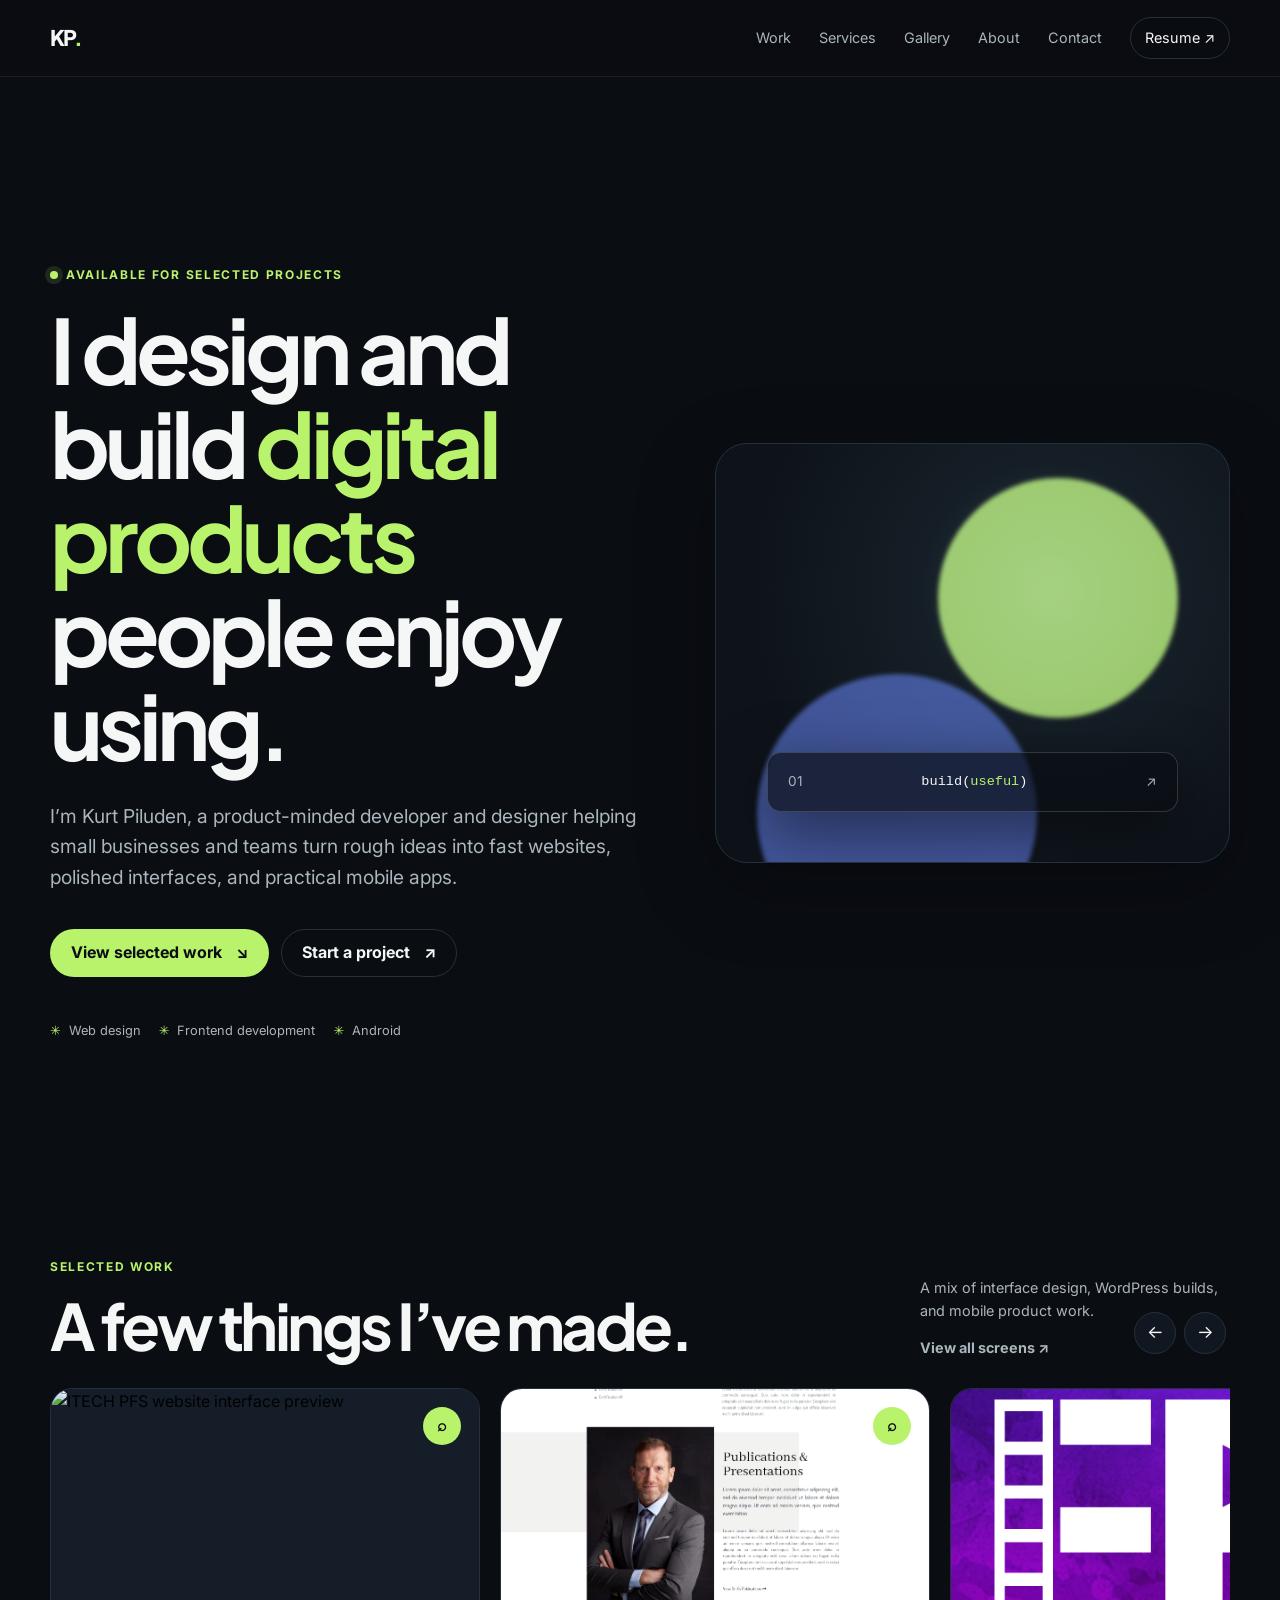
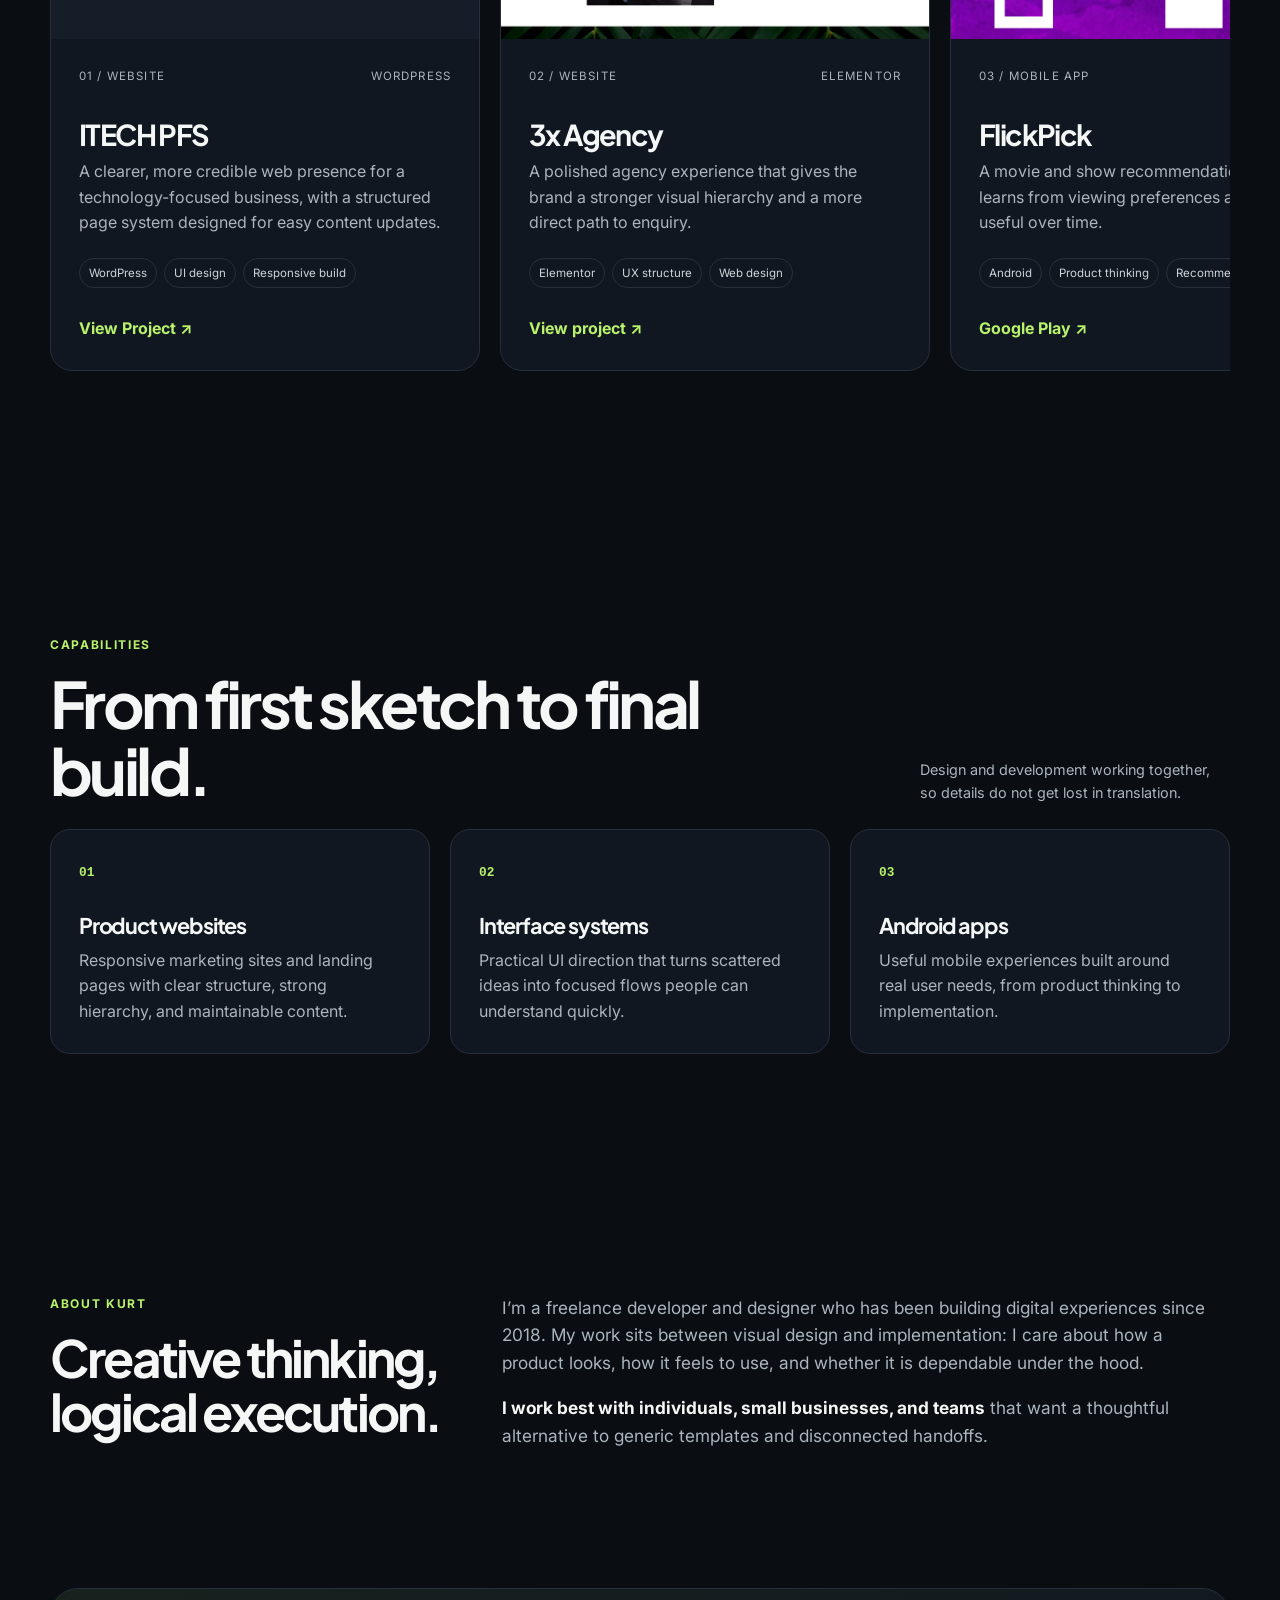
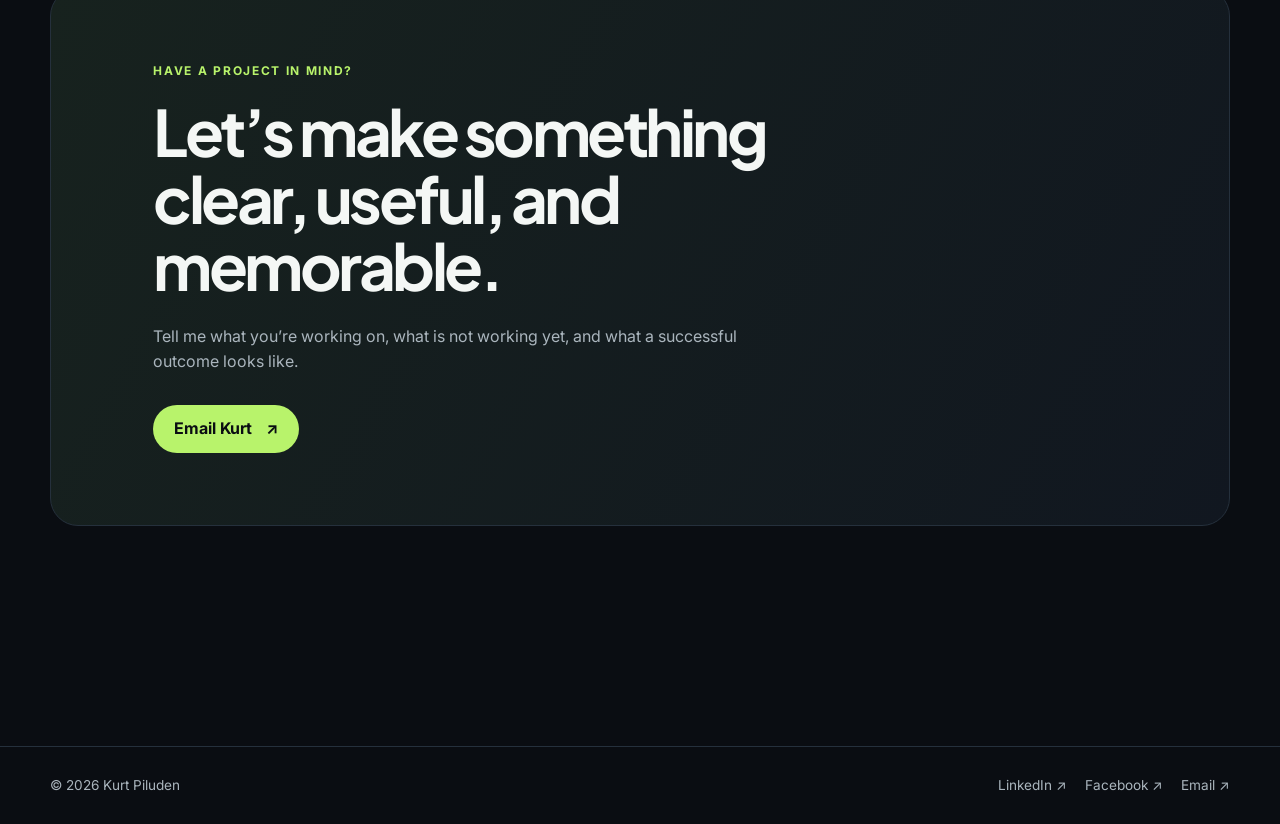
==== commit ff8410ae: "Update resume link to local PDF file" ====
--- a/index.html
+++ b/index.html
@@ -1,757 +1,256 @@
-<!DOCTYPE html>
+<!doctype html>
 <html lang="en">
-  <head>
-    <meta charset="UTF-8" />
-    <meta http-equiv="X-UA-Compatible" content="IE=edge" />
-    <meta name="viewport" content="width=device-width, initial-scale=1.0" />
-    <link
-      href="https://cdn.jsdelivr.net/npm/bootstrap@5.1.0/dist/css/bootstrap.min.css"
-      rel="stylesheet"
-      integrity="sha384-KyZXEAg3QhqLMpG8r+8fhAXLRk2vvoC2f3B09zVXn8CA5QIVfZOJ3BCsw2P0p/We"
-      crossorigin="anonymous"
-    />
-    <link
-      rel="stylesheet"
-      href="https://cdn.jsdelivr.net/npm/bootstrap-icons@1.3.0/font/bootstrap-icons.css"
-    />
-    <link rel="stylesheet" href="style.css" />
-
-    <title>Kurt Piluden</title>
-  </head>
-  <body>
-    <!-- NAVBAR -->
-    <nav class="navbar navbar-expand-lg navbar-dark bg-dark py-3 fixed-top">
-      <div class="container">
-        <a href="#" class="navbar-brand">~</a>
-        <button
-          class="navbar-toggler"
-          type="button"
-          data-bs-toggle="collapse"
-          data-bs-target="navbarMenu"
-        >
-          <span class="navbar-toggler-icon"></span>
+<head>
+    <meta charset="utf-8">
+    <meta name="viewport" content="width=device-width, initial-scale=1">
+    <meta name="description" content="Kurt Piluden is a product-minded developer and designer building useful websites, interfaces, and Android apps.">
+    <meta name="theme-color" content="#0a0d12">
+    <title>Kurt Piluden — Developer & Designer</title>
+
+    <!-- Remove this import if you prefer to self-host fonts. -->
+    <link rel="preconnect" href="https://fonts.googleapis.com">
+    <link rel="preconnect" href="https://fonts.gstatic.com" crossorigin>
+    <link href="https://fonts.googleapis.com/css2?family=Inter:wght@400;500;600;700&family=Plus+Jakarta+Sans:wght@600;700;800&display=swap" rel="stylesheet">
+    <link href="style.css" rel="stylesheet"/>
+</head>
+
+<body>
+<header class="site-header">
+    <nav class="nav shell" aria-label="Primary navigation">
+        <a class="brand" href="#top" aria-label="Kurt Piluden home">KP<span>.</span></a>
+
+        <div class="nav-links" id="primary-links">
+            <a href="#work">Work</a>
+            <a href="#services">Services</a>
+            <a href="gallery.html">Gallery</a>
+            <a href="#about">About</a>
+            <a href="#contact">Contact</a>
+            <!-- Replace this with your real resume URL. -->
+            <a class="nav-resume" href="kurtpiludencv.pdf" target="_blank" rel="noreferrer">Resume ↗</a>
+        </div>
+
+        <button class="menu-toggle" type="button" aria-expanded="false" aria-controls="primary-links">
+            <span></span><span></span>
+            <span class="sr-only">Toggle navigation</span>
         </button>
-        <div class="collapse navbar-collapse" id="navbarMenu">
-          <ul class="navbar nav ms-auto">
-            <li class="nav-item">
-              <a href="#" class="nav-link text-light">Home</a>
-            </li>
-            <li class="nav-item">
-              <a href="#about" class="nav-link text-light">About</a>
-            </li>
-            <li class="nav-item">
-              <a href="#services" class="nav-link text-light">Services</a>
-            </li>
-            <li class="nav-item">
-              <a href="#portfolio" class="nav-link text-light">Portfolio</a>
-            </li>
-            <li class="nav-item">
-              <a href="#contact" class="nav-link text-light">Contact</a>
-            </li>
-            <li class="nav-item">
-              <a href="Kurt Mathew C. Piluden.pdf" target="_blank" class="nav-link text-light">Resume</a>
-            </li>
-          </ul>
-        </div>
-      </div>
     </nav>
-
-    <!-- Banner -->
-    <section
-      id="about-banner"
-      class="bg-dark text-light p-lg-0 pt-lg-5 p-5 text-cente text-sm-start"
-    >
-      <div class="container">
-        <div class="d-sm-flex align-items-center justify-content-between">
-          <div>
-            <h5 class="fw-light">Hi, My name is</h5>
-            <h1 id="banner-name" class="text-warning fw-bold">Kurt</h1>
-            <div class="p-3">
-              <a href="#portfolio" class="px-3 btn btn-warning rounded-pill"
-                >Portfolio</a
-              >
-              <a href="#contact" class="px-3 lead text-decoration-none text-light"
-                >Contact Me</a
-              >
-            </div>
-            <div class="py-3">
-              <a href="https://www.facebook.com/kurt.piluden/" target="_blank"><i class="bi bi-facebook text-light mx-1"></i></a>
-              <a href="https://www.linkedin.com/in/kurt-piluden-186836158/" target="_blank"><i class="bi bi-linkedin text-light mx-1" ></i></a>
-            </div>
-          </div>
-          <img
-            src="img/banner-img.svg"
-            class="w-50 img-fluid d-none d-sm-block"
-            alt=""
-          />
-        </div>
-      </div>
-    </section>
-
-    <!-- About -->
-    <section class="bg-light py-5" id="about">
-      <div class="container">
-        <div class="d-sm-flex align-items-center justify-content-between">
-          <img
-            src="img/abt.png"
-            alt=""
-            class="w-25 img-fluid d-none d-sm-block"
-          />
-          <div class="px-5">
-            <h1 class="text-center">About Me</h1>
-            <p class="lead lh-lg">
-              I have been working as a freelance front-end, back-end and android developer since 2018. I’ve always been someone who has both a creative and a logical side. I could use my creative side to design and my logical side to code. As a bonus, being both designer and developer allows me to make sure no detail is lost in translation. I specialize in creating sites for individuals and small businesses. You shouldn’t have to settle for cheap solutions or generic templates. I provide custom designs at afforable prices. Take a look at my portfolio below, if you think I’d be a good match send me an <a class="text-primary text-decoration-none" href="mailto:kurtpioluden@gmail.com">email</a>. 
+</header>
+
+<main id="top">
+    <section class="hero shell" aria-labelledby="hero-title">
+        <div class="hero-copy">
+            <p class="eyebrow"><span class="status-dot"></span> Available for selected projects</p>
+            <h1 id="hero-title">I design and build <em>digital products</em> people enjoy using.</h1>
+            <p class="hero-lede">
+                I’m Kurt Piluden, a product-minded developer and designer helping small businesses and teams turn rough ideas into fast websites, polished interfaces, and practical mobile apps.
             </p>
-          </div>
-        </div>
-      </div>
-    </section>
-
-    <!-- Services -->
-    <section class="bg-dark text-light py-5" id="services">
-      <div class="container">
-        <h1>Services</h1>
-        <div class="row g-4">
-          <div class="col-md-6">
-            <div class="card bg-secondary p-3">
-              <div class="card-body">
-                <h5 class="card-title">
-                  <i class="bi bi-code"></i> Website Development
-                </h5>
-                <!-- <p class="fs-6">3 years experience</p> -->
-                <p class="card-text lead">
-                  Website development refers to the work that goes into building
-                  a website. This could apply to anything from creating a single
-                  plain-text webpage to developing a complex web application or
-                  social network.
-                </p>
-                <!-- <p class="fs-6">HTML5, CSS3, JavaScript, PHP, WordPress</p> -->
-              </div>
-            </div>
-          </div>
-
-          <div class="col-md-6">
-            <div class="card bg-secondary p-3">
-              <div class="card-body">
-                <h5 class="card-title">
-                  <i class="bi bi-display"></i> Website Design
-                </h5>
-                <!-- <p class="fs-6">3 years experience</p> -->
-                <p class="card-text lead">
-                  Web designers build or redesign websites. They understand what
-                  it takes to make a website functional and easy to use, but
-                  also understand what is needed to make it aesthetically
-                  appealing to the user.
-                </p>
-                <!-- <p class="fs-6">HTML5, CSS3, JavaScript, Bootstrap Layout Design, WordPress, Elementor</p> -->
-              </div>
-            </div>
-          </div>
-
-          <div class="col-md-6">
-            <div class="card bg-secondary p-3">
-              <div class="card-body">
-                <h5 class="card-title">
-                  <i class="bi bi-phone"></i> Android Development
-                </h5>
-                <!-- <p class="fs-6">3 years experience</p> -->
-                <p class="card-text lead">
-                  An Android developer is just a mobile developer that has
-                  experience working with Android Studio and their SDK tools
-                  along with extensive knowledge of their libraries and
-                  frameworks to build Android applications.
-                </p>
-                <!-- <p class="fs-6">Android Studio</p> -->
-              </div>
-            </div>
-          </div>
-          <!-- <div class="col-md-6">
-            <div class="card bg-secondary p-3">
-              <div class="card-body">
-                <h5 class="card-title">
-                  <i class="bi bi-display"></i> Web Development
-                </h5>
-                <p class="fs-6">3 years experience</p>
-                <p class="card-text lead">
-                  Lorem ipsum dolor sit amet, consectetur adipiscing elit.
-                  Praesent at tortor dui. Integer purus justo, volutpat sit amet
-                  nisl vitae, tempus ullamcorper magna.
-                </p>
-                <p class="fs-6">HTML5, CSS3, JavaScript, PHP, Wordpress</p>
-              </div>
-            </div>
-          </div> -->
-        </div>
-      </div>
-    </section>
-
-    <!-- Portfolio -->
-    <section class="bg-light text-dark py-5" id="portfolio">
-      <div class="container">
-        <h1>My Works</h1>
-        <ul class="nav nav-pills mb-3 d-flex justify-content-center" id="pills-tab" role="tablist">
-          <li class="nav-item" role="presentation">
-            <button class="nav-link active" id="pills-home-tab" data-bs-toggle="pill" data-bs-target="#pills-home" type="button" role="tab" >
-              ITECH - PFS ~ WordPress Page Design
-            </button>
-          </li>
-          <li class="nav-item" role="presentation">
-            <button class="nav-link" id="pills-profile-tab" data-bs-toggle="pill" data-bs-target="#pills-profile" type="button" role="tab" >
-              3x Agency ~ Elementor Page Design
-            </button>
-          </li>
-          <li class="nav-item" role="presentation">
-            <button class="nav-link" id="pills-contact-tab" data-bs-toggle="pill" data-bs-target="#pills-contact" type="button" role="tab" >
-              Android Application
-            </button>
-          </li>
-        </ul>
-
-        <div class="tab-content" id="pills-tabContent">
-          <!-- WordPress -->
-          <div class="tab-pane fade show active" id="pills-home" role="tabpanel">
-
-            <!-- Pages Content -->
-            <div class="tab-content" id="workpills-tabContent">
-              <div class="tab-pane show active fade" id="page-one" role="tabpanel">
-                <div class="row">
-                  <div class="col-sm-4">
-                    <div class="screen">
-                      <a href="#img1"><img src="img/wp-work-1.png" alt="" class="img-fluid" /></a>
+            <div class="hero-actions">
+                <a class="button button-primary" href="#work">View selected work <span>↘</span></a>
+                <a class="button button-ghost" href="mailto:kurtpioluden@gmail.com?subject=Project%20inquiry">Start a project <span>↗</span></a>
+            </div>
+            <div class="hero-meta" aria-label="Specialties">
+                <span>Web design</span>
+                <span>Frontend development</span>
+                <span>Android</span>
+            </div>
+        </div>
+
+        <div class="hero-art" aria-hidden="true">
+            <div class="orb orb-one"></div>
+            <div class="orb orb-two"></div>
+            <div class="code-card"><span>01</span><code>build(<em>useful</em>)</code><span>↗</span></div>
+        </div>
+    </section>
+
+    <section class="section shell" id="work" aria-labelledby="work-title">
+        <div class="section-heading">
+            <div>
+                <p class="eyebrow">Selected work</p>
+                <h2 id="work-title">A few things I’ve made.</h2>
+            </div>
+            <div class="section-note"><p>A mix of interface design, WordPress builds, and mobile product work.</p><a class="project-links" href="gallery.html">View all screens ↗</a></div>
+        </div>
+
+        <div class="work-slider">
+            <div class="slider-controls" aria-label="Selected work controls">
+                <button class="slider-button" type="button" data-slider-prev aria-label="Previous project">←</button>
+                <button class="slider-button" type="button" data-slider-next aria-label="Next project">→</button>
+            </div>
+
+            <div class="project-grid" data-project-slider>
+                <article class="project-card">
+                    <button class="project-media" type="button" data-lightbox-src="img/wp-work-1.png" data-lightbox-title="ITECH PFS — WordPress page design" aria-label="View ITECH PFS image enlarged">
+                        <img src="img/wp-work-1.png" alt="ITECH PFS website interface preview" loading="lazy" width="1200" height="800">
+                        <span class="media-arrow">⌕</span>
+                    </button>
+                    <div class="project-body">
+                        <div class="project-topline"><span>01 / Website</span><span>WordPress</span></div>
+                        <h3>ITECH PFS</h3>
+                        <p>A clearer, more credible web presence for a technology-focused business, with a structured page system designed for easy content updates.</p>
+                        <div class="tags"><span>WordPress</span><span>UI design</span><span>Responsive build</span></div>
+                        <div class="project-links"><a href="gallery.html#wordpress-title" data-placeholder-link>View Project ↗</a></div>
                     </div>
-                    <!-- lightbox container hidden with CSS -->
-                    <a href="#portfolio" class="lightbox" id="img1">
-                      <img src="img/wp-work-1.png" alt="" class="lightbox_content" />
-                    </a>
-                  </div>
-                  <div class="col-sm-4">
-                    <div class="screen">
-                      <a href="#img2"><img src="img/wp-work-2.png" alt="" class="img-fluid" /></a>
+                </article>
+
+                <article class="project-card">
+                    <button class="project-media" type="button" data-lightbox-src="img/elem-work1.png" data-lightbox-title="3x Agency — Elementor page design" aria-label="View 3x Agency image enlarged">
+                        <img src="img/elem-work1.png" alt="3x Agency landing page preview" loading="lazy" width="1200" height="800">
+                        <span class="media-arrow">⌕</span>
+                    </button>
+                    <div class="project-body">
+                        <div class="project-topline"><span>02 / Website</span><span>Elementor</span></div>
+                        <h3>3x Agency</h3>
+                        <p>A polished agency experience that gives the brand a stronger visual hierarchy and a more direct path to enquiry.</p>
+                        <div class="tags"><span>Elementor</span><span>UX structure</span><span>Web design</span></div>
+                        <div class="project-links"><a href="gallery.html#elementor-title" data-placeholder-link>View project ↗</a></div>
                     </div>
-                    <!-- lightbox container hidden with CSS -->
-                    <a href="#portfolio" class="lightbox" id="img2">
-                      <img src="img/wp-work-2.png" alt="" class="lightbox_content" />
-                    </a>
-                  </div>
-
-                  <div class="col-sm-4">
-                    <div class="screen">
-                      <a href="#img3"><img src="img/wp-work-3.png" alt="" class="img-fluid" /></a>
+                </article>
+
+                <article class="project-card">
+                    <button class="project-media" type="button" data-lightbox-src="img/flickpick_logo.jpg" data-lightbox-title="FlickPick — Android app" aria-label="View FlickPick image enlarged">
+                        <img src="img/flickpick_logo.jpg" alt="FlickPick movie recommendation app logo" loading="lazy" width="1200" height="800">
+                        <span class="media-arrow">⌕</span>
+                    </button>
+                    <div class="project-body">
+                        <div class="project-topline"><span>03 / Mobile app</span><span>Android</span></div>
+                        <h3>FlickPick</h3>
+                        <p>A movie and show recommendation app that learns from viewing preferences and gets more useful over time.</p>
+                        <div class="tags"><span>Android</span><span>Product thinking</span><span>Recommendations</span></div>
+                        <div class="project-links"><a href="https://play.google.com/store/apps/details?id=com.flick.FlickPickAppOfficial" target="_blank" rel="noreferrer">Google Play ↗</a></div>
                     </div>
-                    <!-- lightbox container hidden with CSS -->
-                    <a href="#portfolio" class="lightbox" id="img3">
-                      <img src="img/wp-work-3.png" alt="" class="lightbox_content" />
-                    </a>
-                  </div>
-                </div>
-              </div>
-
-              <div class="tab-pane fade" id="page-two" role="tabpanel">
-                <div class="row">
-                  <div class="col-sm-4">
-                    <div class="screen">
-                      <a href="#img4"><img src="img/wp-work-4.png" alt="" class="img-fluid" /></a>
-                    </div>
-                    <!-- lightbox container hidden with CSS -->
-                    <a href="#portfolio" class="lightbox" id="img4">
-                      <img src="img/wp-work-4.png" alt="" class="lightbox_content" />
-                    </a>
-                  </div>
-                  <div class="col-sm-4">
-                    <div class="screen">
-                      <a href="#img5"><img src="img/wp-work-5.png" alt="" class="img-fluid" /></a>
-                    </div>
-                    <!-- lightbox container hidden with CSS -->
-                    <a href="#portfolio" class="lightbox" id="img5">
-                      <img src="img/wp-work-5.png" alt="" class="lightbox_content" />
-                    </a>
-                  </div>
-                  <div class="col-sm-4">
-                    <div class="screen">
-                      <a href="#img6"><img src="img/wp-work-6.png" alt="" class="img-fluid" /></a>
-                    </div>
-                    <!-- lightbox container hidden with CSS -->
-                    <a href="#portfolio" class="lightbox" id="img6">
-                      <img src="img/wp-work-6.png" alt="" class="lightbox_content" />
-                    </a>
-                  </div>
-                </div>
-              </div>
-
-              <div class="tab-pane fade" id="page-three" role="tabpanel">
-                <div class="row">
-                  <div class="col-sm-4">
-                    <div class="screen">
-                      <a href="#img7"><img src="img/wp-work-7.png" alt="" class="img-fluid" /></a>
-                    </div>
-                    <!-- lightbox container hidden with CSS -->
-                    <a href="#portfolio" class="lightbox" id="img7">
-                      <img src="img/wp-work-7.png" alt="" class="lightbox_content" />
-                    </a>
-                  </div>
-                  <div class="col-sm-4">
-                    <div class="screen">
-                      <a href="#img8"><img src="img/wp-work-8.png" alt="" class="img-fluid" /></a>
-                    </div>
-                    <!-- lightbox container hidden with CSS -->
-                    <a href="#portfolio" class="lightbox" id="img8">
-                      <img src="img/wp-work-8.png" alt="" class="lightbox_content" />
-                    </a>
-                  </div>
-                  <div class="col-sm-4">
-                    <div class="screen">
-                      <a href="#img9"><img src="img/wp-work-9.png" alt="" class="img-fluid" /></a>
-                    </div>
-                    <!-- lightbox container hidden with CSS -->
-                    <a href="#portfolio" class="lightbox" id="img9">
-                      <img src="img/wp-work-9.png" alt="" class="lightbox_content" />
-                    </a>
-                  </div>
-                </div>
-              </div>
-
-              <div class="tab-pane fade" id="page-four" role="tabpanel">
-                <div class="row">
-                  <div class="col-sm-4">
-                    <div class="screen">
-                      <a href="#img10"><img src="img/wp-work-10.png" alt="" class="img-fluid" /></a>
-                    </div>
-                    <!-- lightbox container hidden with CSS -->
-                    <a href="#portfolio" class="lightbox" id="img10">
-                      <img src="img/wp-work-10.png" alt="" class="lightbox_content" />
-                    </a>
-                  </div>
-                  <div class="col-sm-4">
-                    <div class="screen">
-                      <a href="#img11"><img src="img/wp-work-11.png" alt="" class="img-fluid" /></a>
-                    </div>
-                    <!-- lightbox container hidden with CSS -->
-                    <a href="#portfolio" class="lightbox" id="img11">
-                      <img src="img/wp-work-11.png" alt="" class="lightbox_content" />
-                    </a>
-                  </div>
-                  <div class="col-sm-4">
-                    <div class="screen">
-                      <a href="#img12"><img src="img/wp-work-12.png" alt="" class="img-fluid" /></a>
-                    </div>
-                    <!-- lightbox container hidden with CSS -->
-                    <a href="#portfolio" class="lightbox" id="img12">
-                      <img src="img/wp-work-12.png" alt="" class="lightbox_content" />
-                    </a>
-                  </div>
-                </div>
-              </div>
-
-              <div class="tab-pane fade" id="page-five" role="tabpanel">
-                <div class="row">
-                  <div class="col-sm-4">
-                    <div class="screen">
-                      <a href="#img13"><img src="img/wp-work-13.png" alt="" class="img-fluid" /></a>
-                    </div>
-                    <!-- lightbox container hidden with CSS -->
-                    <a href="#portfolio" class="lightbox" id="img13">
-                      <img src="img/wp-work-13.png" alt="" class="lightbox_content" />
-                    </a>
-                  </div>
-                  <div class="col-sm-4">
-                    <div class="screen">
-                      <a href="#img14"><img src="img/wp-work-14.png" alt="" class="img-fluid" /></a>
-                    </div>
-                    <!-- lightbox container hidden with CSS -->
-                    <a href="#portfolio" class="lightbox" id="img14">
-                      <img src="img/wp-work-14.png" alt="" class="lightbox_content" />
-                    </a>
-                  </div>
-                  <div class="col-sm-4">
-                    <div class="screen">
-                      <a href="#img15"><img src="img/wp-work-15.png" alt="" class="img-fluid" /></a>
-                    </div>
-                    <!-- lightbox container hidden with CSS -->
-                    <a href="#portfolio" class="lightbox" id="img15">
-                      <img src="img/wp-work-15.png" alt="" class="lightbox_content" />
-                    </a>
-                  </div>
-                </div>
-              </div>
-
-              <div class="tab-pane fade" id="page-six" role="tabpanel">
-                <div class="row">
-                  <div class="col-sm-4">
-                    <div class="screen">
-                      <a href="#img16"><img src="img/wp-work-16.png" alt="" class="img-fluid" /></a>
-                    </div>
-                    <!-- lightbox container hidden with CSS -->
-                    <a href="#portfolio" class="lightbox" id="img16">
-                      <img src="img/wp-work-16.png" alt="" class="lightbox_content" />
-                    </a>
-                  </div>
-                  <div class="col-sm-4">
-                    <div class="screen">
-                      <a href="#img17"><img src="img/wp-work-17.png" alt="" class="img-fluid" /></a>
-                    </div>
-                    <!-- lightbox container hidden with CSS -->
-                    <a href="#portfolio" class="lightbox" id="img17">
-                      <img src="img/wp-work-17.png" alt="" class="lightbox_content" />
-                    </a>
-                  </div>
-                  <div class="col-sm-4">
-                    <div class="screen">
-                      <a href="#img18"><img src="img/wp-work-18.png" alt="" class="img-fluid" /></a>
-                    </div>
-                    <!-- lightbox container hidden with CSS -->
-                    <a href="#portfolio" class="lightbox" id="img18">
-                      <img src="img/wp-work-18.png" alt="" class="lightbox_content" />
-                    </a>
-                  </div>
-                </div>
-              </div>
-
-              <div class="tab-pane fade" id="page-seven" role="tabpanel">
-                <div class="row">
-                  <div class="col-sm-4">
-                    <div class="screen">
-                      <a href="#img19"><img src="img/wp-work-19.png" alt="" class="img-fluid" /></a>
-                    </div>
-                    <!-- lightbox container hidden with CSS -->
-                    <a href="#portfolio" class="lightbox" id="img19">
-                      <img src="img/wp-work-19.png" alt="" class="lightbox_content" />
-                    </a>
-                  </div>
-                  <div class="col-sm-4">
-                    <div class="screen">
-                      <a href="#img20"><img src="img/wp-work-20.png" alt="" class="img-fluid" /></a>
-                    </div>
-                    <!-- lightbox container hidden with CSS -->
-                    <a href="#portfolio" class="lightbox" id="img20">
-                      <img src="img/wp-work-20.png" alt="" class="lightbox_content" />
-                    </a>
-                  </div>
-                  <div class="col-sm-4">
-                    <div class="screen">
-                      <a href="#img21"><img src="img/wp-work-21.png" alt="" class="img-fluid" /></a>
-                    </div>
-                    <!-- lightbox container hidden with CSS -->
-                    <a href="#portfolio" class="lightbox" id="img21">
-                      <img src="img/wp-work-21.png" alt="" class="lightbox_content" />
-                    </a>
-                  </div>
-                </div>
-              </div>
-
-              <div class="tab-pane fade" id="page-eight" role="tabpanel">
-                <div class="row">
-                  <div class="col-sm-4">
-                    <div class="screen">
-                      <a href="#img22"><img src="img/wp-work-22.png" alt="" class="img-fluid" /></a>
-                    </div>
-                    <!-- lightbox container hidden with CSS -->
-                    <a href="#portfolio" class="lightbox" id="img22">
-                      <img src="img/wp-work-22.png" alt="" class="lightbox_content" />
-                    </a>
-                  </div>
-                  <div class="col-sm-4">
-                    <div class="screen">
-                      <a href="#img23"><img src="img/wp-work-23.png" alt="" class="img-fluid" /></a>
-                    </div>
-                    <!-- lightbox container hidden with CSS -->
-                    <a href="#portfolio" class="lightbox" id="img23">
-                      <img src="img/wp-work-23.png" alt="" class="lightbox_content" />
-                    </a>
-                  </div>
-                  <div class="col-sm-4">
-                    <div class="screen">
-                      <a href="#img24"><img src="img/wp-work-24.png" alt="" class="img-fluid" /></a>
-                    </div>
-                    <!-- lightbox container hidden with CSS -->
-                    <a href="#portfolio" class="lightbox" id="img24">
-                      <img src="img/wp-work-24.png" alt="" class="lightbox_content" />
-                    </a>
-                  </div>
-                </div>
-              </div>
-
-              <div class="tab-pane fade" id="page-nine" role="tabpanel">
-                <div class="row">
-                  <div class="col-sm-4">
-                    <div class="screen">
-                      <a href="#img25"><img src="img/wp-work-25.png" alt="" class="img-fluid" /></a>
-                    </div>
-                    <!-- lightbox container hidden with CSS -->
-                    <a href="#portfolio" class="lightbox" id="img25">
-                      <img src="img/wp-work-25.png" alt="" class="lightbox_content" />
-                    </a>
-                  </div>
-                  <div class="col-sm-4">
-                    <div class="screen">
-                      <a href="#img26"><img src="img/wp-work-26.png" alt="" class="img-fluid" /></a>
-                    </div>
-                    <!-- lightbox container hidden with CSS -->
-                    <a href="#portfolio" class="lightbox" id="img26">
-                      <img src="img/wp-work-26.png" alt="" class="lightbox_content" />
-                    </a>
-                  </div>
-                </div>
-              </div>
-            </div>
-
-            <!-- Pages -->
-              <ul class="nav nav-pills mb-3 d-flex justify-content-center" id="workpills-tab" role="tablist">
-                <li class="nav-item" role="presentation">
-                  <button class="nav-link active" id="work-home-tab" data-bs-toggle="pill" data-bs-target="#page-one" type="button" role="tab">
-                    1
-                  </button>
-                </li>
-                <li class="nav-item" role="presentation">
-                  <button class="nav-link" id="work-profile-tab" data-bs-toggle="pill" data-bs-target="#page-two" type="button" role="tab" >
-                    2
-                  </button>
-                </li>
-                <li class="nav-item" role="presentation">
-                  <button class="nav-link" id="work-contact-tab" data-bs-toggle="pill" data-bs-target="#page-three" type="button" role="tab" >
-                    3
-                  </button>
-                </li>
-                <li class="nav-item" role="presentation">
-                  <button class="nav-link" id="work-contact-tab" data-bs-toggle="pill" data-bs-target="#page-four" type="button" role="tab" >
-                    4
-                  </button>
-                </li>
-                <li class="nav-item" role="presentation">
-                  <button class="nav-link" id="work-contact-tab" data-bs-toggle="pill" data-bs-target="#page-five" type="button" role="tab" >
-                    5
-                  </button>
-                </li>
-                <li class="nav-item" role="presentation">
-                  <button class="nav-link" id="work-contact-tab" data-bs-toggle="pill" data-bs-target="#page-six" type="button" role="tab" >
-                    6
-                  </button>
-                </li>
-                <li class="nav-item" role="presentation">
-                  <button class="nav-link" id="work-contact-tab" data-bs-toggle="pill" data-bs-target="#page-seven" type="button" role="tab" >
-                    7
-                  </button>
-                </li>
-                <li class="nav-item" role="presentation">
-                  <button class="nav-link" id="work-contact-tab" data-bs-toggle="pill" data-bs-target="#page-eight" type="button" role="tab" >
-                    8
-                  </button>
-                </li>
-                <li class="nav-item" role="presentation">
-                  <button class="nav-link" id="work-contact-tab" data-bs-toggle="pill" data-bs-target="#page-nine" type="button" role="tab" >
-                    9
-                  </button>
-                </li>
-              </ul>
-          </div>
-
-          <!-- Elementor -->
-          <div class="tab-pane fade" id="pills-profile" role="tabpanel">
-            <!-- Pages Content -->
-            <div class="tab-content" id="Eworkpills-tabContent">
-              <div class="tab-pane show active fade" id="page-oneElem" role="tabpanel">
-                <div class="row">
-                  <div class="col-sm-4">
-                    <div class="screen">
-                      <a href="#Eimg1"><img src="img/elem-work1.png" alt="" class="img-fluid" /></a>
-                    </div>
-                    <!-- lightbox container hidden with CSS -->
-                    <a href="#portfolio" class="lightbox" id="Eimg1">
-                      <img src="img/elem-work1.png" alt="" class="lightbox_content" />
-                    </a>
-                  </div>
-                  <div class="col-sm-4">
-                    <div class="screen">
-                      <a href="#Eimg2"><img src="img/elem-work2.png" alt="" class="img-fluid" /></a>
-                    </div>
-                    <!-- lightbox container hidden with CSS -->
-                    <a href="#portfolio" class="lightbox" id="Eimg2">
-                      <img src="img/elem-work2.png" alt="" class="lightbox_content" />
-                    </a>
-                  </div>
-
-                  <div class="col-sm-4">
-                    <div class="screen">
-                      <a href="#Eimg3"><img src="img/elem-work3.png" alt="" class="img-fluid" /></a>
-                    </div>
-                    <!-- lightbox container hidden with CSS -->
-                    <a href="#portfolio" class="lightbox" id="Eimg3">
-                      <img src="img/elem-work3.png" alt="" class="lightbox_content" />
-                    </a>
-                  </div>
-                </div>
-              </div>
-
-              <div class="tab-pane fade" id="page-twoElem" role="tabpanel">
-                <div class="row">
-                  <div class="col-sm-4">
-                    <div class="screen">
-                      <a href="#Eimg4"><img src="img/elem-work4.png" alt="" class="img-fluid" /></a>
-                    </div>
-                    <!-- lightbox container hidden with CSS -->
-                    <a href="#portfolio" class="lightbox" id="Eimg4">
-                      <img src="img/elem-work4.png" alt="" class="lightbox_content" />
-                    </a>
-                  </div>
-                  <div class="col-sm-4">
-                    <div class="screen">
-                      <a href="#Eimg5"><img src="img/elem-work5.png" alt="" class="img-fluid" /></a>
-                    </div>
-                    <!-- lightbox container hidden with CSS -->
-                    <a href="#portfolio" class="lightbox" id="Eimg5">
-                      <img src="img/elem-work5.png" alt="" class="lightbox_content" />
-                    </a>
-                  </div>
-
-                  <div class="col-sm-4">
-                    <div class="screen">
-                      <a href="#Eimg6"><img src="img/elem-work6.png" alt="" class="img-fluid" /></a>
-                    </div>
-                    <!-- lightbox container hidden with CSS -->
-                    <a href="#portfolio" class="lightbox" id="Eimg6">
-                      <img src="img/elem-work6.png" alt="" class="lightbox_content" />
-                    </a>
-                  </div>
-                </div>
-              </div>
-
-              <div class="tab-pane fade" id="page-threeElem" role="tabpanel">
-                <div class="row">
-                  <div class="col-sm-4">
-                    <div class="screen">
-                      <a href="#Eimg7"><img src="img/elem-work7.png" alt="" class="img-fluid" /></a>
-                    </div>
-                    <!-- lightbox container hidden with CSS -->
-                    <a href="#portfolio" class="lightbox" id="Eimg7">
-                      <img src="img/elem-work7.png" alt="" class="lightbox_content" />
-                    </a>
-                  </div>
-                  <div class="col-sm-4">
-                    <div class="screen">
-                      <a href="#Eimg8"><img src="img/elem-work8.png" alt="" class="img-fluid" /></a>
-                    </div>
-                    <!-- lightbox container hidden with CSS -->
-                    <a href="#portfolio" class="lightbox" id="Eimg8">
-                      <img src="img/elem-work8.png" alt="" class="lightbox_content" />
-                    </a>
-                  </div>
-
-                  <div class="col-sm-4">
-                    <div class="screen">
-                      <a href="#Eimg9"><img src="img/elem-work9.png" alt="" class="img-fluid" /></a>
-                    </div>
-                    <!-- lightbox container hidden with CSS -->
-                    <a href="#portfolio" class="lightbox" id="Eimg9">
-                      <img src="img/elem-work9.png" alt="" class="lightbox_content" />
-                    </a>
-                  </div>
-                </div>
-              </div>
-            </div>
-
-            <!-- Pages -->
-            <ul class="nav nav-pills mb-3 d-flex justify-content-center" id="Eworkpills-tab" role="tablist">
-              <li class="nav-item" role="presentation">
-                <button class="nav-link active" id="work-home-tab" data-bs-toggle="pill" data-bs-target="#page-oneElem" type="button" role="tab">
-                  1
-                </button>
-              </li>
-              <li class="nav-item" role="presentation">
-                <button class="nav-link" id="work-profile-tab" data-bs-toggle="pill" data-bs-target="#page-twoElem" type="button" role="tab" >
-                  2
-                </button>
-              </li>
-              <li class="nav-item" role="presentation">
-                <button class="nav-link" id="work-contact-tab" data-bs-toggle="pill" data-bs-target="#page-threeElem" type="button" role="tab" >
-                  3
-                </button>
-              </li>
-            </ul>
-
-          </div>
-
-          <!-- Android -->
-          <div class="tab-pane fade" id="pills-contact" role="tabpanel">
-            <div class="row">
-              <div class="col">
-                <div class="card mb-3" style="max-width: 540px;">
-                  <div class="row g-0">
-                    <div class="col-md-4">
-                      <img src="img/flickpick_logo.jpg" class="img-fluid rounded-start" alt="...">
-                      <img src="img/qrcode_play.google.com.png" class="img-fluid rounded-start" alt="...">
-                    </div>
-                    <div class="col-md-8">
-                      <div class="card-body">
-                        <h5 class="card-title">FlickPick App</h5> <hr>
-                        <p class="card-text fs-6 fw-light">When you use FlickPick, it starts to learn what kinds of movies and shows you like, and can suggest flicks for you to watch, accordingly! 
-                          The more you use FlickPick, the more accurate the suggestions become!
-                          </p><hr>
-                          <a href="https://play.google.com/store/apps/details?id=com.flick.FlickPickAppOfficial" target="_blank" class="btn btn-primary btn-md" tabindex="-1" role="button" aria-disabled="true">Google Play</a>
-                      </div>
-                    </div>
-                  </div>
-                </div>
-              </div>
-            </div>
-          </div>
-
-        </div>
-
-        </div>
-      </div>
-    </section>
-
-    <!-- Contact -->
-    <section class="bg-dark text-light py-5" id="contact">
-      <div class="container">
-        <div class="align-items-center">
-          <h1 class="pb-3 text-center">Let's Get In Touch</h1>
-          <div class="row">
-            <div class="offset-sm-3 col-sm-6 offset-sm-3 align-items-center text-center">
-              <div class="card-body border border-secondary">
-                <h5 class="card-title">Email</h5>
-                <p class="card-text fs-6 fw-light"><a class="text-light text-decoration-none" href="mailto:kurtpioluden@gmail.com">kurtpiluden@gmail.com</a></p><hr>
-                <h5 class="card-title">Contact</h5>
-                <p class="card-text fs-6 fw-light">+63 9565884848</p><hr>
-                <h5 class="card-title">Address</h5>
-                <p class="card-text fs-6 fw-light">Interior C, Balacbac, Sto. Tomas Proper </p><hr>
-              </div>
-            <!-- <div class="col-sm-4 align-items-center text-center">
-              <div class="card-body border border-secondary">
-                <h5 class="card-title">Email</h5>
-                <p class="card-text fs-6 fw-light"><a class="text-light text-decoration-none" href="mailto:kurtpioluden@gmail.com">kurtpiluden@gmail.com</a></p><hr>
-                <h5 class="card-title">Contact</h5>
-                <p class="card-text fs-6 fw-light">+63 9565884848</p><hr>
-                <h5 class="card-title">Address</h5>
-                <p class="card-text fs-6 fw-light">Interior C, Balacbac, Sto. Tomas Proper </p><hr>
-              </div>
-            </div>
-            <div class="col-sm-8">
-              <form action="">
-                <div class="row">
-                  <div class="col">
-                    <input type="text" class="form-control" placeholder="Name"/>
-                  </div>
-                  <div class="col">
-                    <input type="email" class="form-control" placeholder="Email"/>
-                  </div>
-                </div>
-                <input type="text" class="form-control" placeholder="Subject" />
-                <textarea class="form-control" placeholder="Message" id="message" style="height: 100px"
-                ></textarea>
-                <div class="d-grid gap-2">
-                  <button class="btn btn-primary btn-lg" type="button">Submit</button>
-                </div>
-              </form>
-            </div> -->
-          </div>
-        </div>
-      </div>
-    </section>
-
-    <script
-      src="https://cdn.jsdelivr.net/npm/bootstrap@5.1.0/dist/js/bootstrap.bundle.min.js"
-      integrity="sha384-U1DAWAznBHeqEIlVSCgzq+c9gqGAJn5c/t99JyeKa9xxaYpSvHU5awsuZVVFIhvj"
-      crossorigin="anonymous"
-    ></script>
-  </body>
+                </article>
+            </div>
+        </div>
+    </section>
+
+    <dialog class="lightbox" id="image-lightbox" aria-labelledby="lightbox-title">
+        <div class="lightbox-toolbar">
+            <p class="lightbox-title" id="lightbox-title">Project preview</p>
+            <div class="lightbox-actions"><button class="lightbox-button" type="button" data-lightbox-close aria-label="Close image preview">×</button></div>
+        </div>
+        <div class="lightbox-stage" data-lightbox-stage>
+            <img data-lightbox-image src="" alt="">
+        </div>
+    </dialog>
+
+    <section class="section shell" id="services" aria-labelledby="services-title">
+        <div class="section-heading">
+            <div>
+                <p class="eyebrow">Capabilities</p>
+                <h2 id="services-title">From first sketch to final build.</h2>
+            </div>
+            <p class="section-note">Design and development working together, so details do not get lost in translation.</p>
+        </div>
+
+        <div class="capability-grid">
+            <article class="capability"><span class="capability-number">01</span><h3>Product websites</h3><p>Responsive marketing sites and landing pages with clear structure, strong hierarchy, and maintainable content.</p></article>
+            <article class="capability"><span class="capability-number">02</span><h3>Interface systems</h3><p>Practical UI direction that turns scattered ideas into focused flows people can understand quickly.</p></article>
+            <article class="capability"><span class="capability-number">03</span><h3>Android apps</h3><p>Useful mobile experiences built around real user needs, from product thinking to implementation.</p></article>
+        </div>
+    </section>
+
+    <section class="section shell" id="about" aria-labelledby="about-title">
+        <div class="about-grid">
+            <div>
+                <p class="eyebrow">About Kurt</p>
+                <h2 id="about-title">Creative thinking, logical execution.</h2>
+            </div>
+            <div class="about-copy">
+                <p>I’m a freelance developer and designer who has been building digital experiences since 2018. My work sits between visual design and implementation: I care about how a product looks, how it feels to use, and whether it is dependable under the hood.</p>
+                <p><strong>I work best with individuals, small businesses, and teams</strong> that want a thoughtful alternative to generic templates and disconnected handoffs.</p>
+            </div>
+        </div>
+    </section>
+
+    <section class="contact-panel shell" id="contact" aria-labelledby="contact-title">
+        <p class="eyebrow">Have a project in mind?</p>
+        <h2 id="contact-title">Let’s make something clear, useful, and memorable.</h2>
+        <p>Tell me what you’re working on, what is not working yet, and what a successful outcome looks like.</p>
+        <a class="button button-primary" href="mailto:kurtpioluden@gmail.com?subject=Project%20inquiry">Email Kurt <span>↗</span></a>
+    </section>
+</main>
+
+<footer class="site-footer">
+    <div class="footer-inner shell">
+        <span>© <span id="year"></span> Kurt Piluden</span>
+        <div class="social-links" aria-label="Social links">
+            <a href="https://www.linkedin.com/in/kurt-piluden-186836158/" target="_blank" rel="noreferrer">LinkedIn ↗</a>
+            <a href="https://www.facebook.com/kurt.piluden/" target="_blank" rel="noreferrer">Facebook ↗</a>
+            <a href="mailto:kurtpioluden@gmail.com">Email ↗</a>
+        </div>
+    </div>
+</footer>
+
+<script>
+    (() => {
+        const toggle = document.querySelector('.menu-toggle');
+        const links = document.querySelector('.nav-links');
+        const body = document.body;
+        const year = document.querySelector('#year');
+
+        if (year) year.textContent = new Date().getFullYear();
+
+        toggle?.addEventListener('click', () => {
+            const isOpen = toggle.getAttribute('aria-expanded') === 'true';
+            toggle.setAttribute('aria-expanded', String(!isOpen));
+            links.classList.toggle('is-open', !isOpen);
+            body.classList.toggle('menu-open', !isOpen);
+        });
+
+        links?.querySelectorAll('a').forEach((link) => {
+            link.addEventListener('click', () => {
+                toggle?.setAttribute('aria-expanded', 'false');
+                links.classList.remove('is-open');
+                body.classList.remove('menu-open');
+            });
+        });
+
+        document.querySelectorAll('[data-placeholder-link]').forEach((link) => {
+            link.addEventListener('click', (event) => {
+                if (link.getAttribute('href') === '#') {
+                    event.preventDefault();
+                    window.alert('Replace this placeholder with the real project URL in index.html.');
+                }
+            });
+        });
+
+        const slider = document.querySelector('[data-project-slider]');
+        const previousProject = document.querySelector('[data-slider-prev]');
+        const nextProject = document.querySelector('[data-slider-next]');
+
+        const slideByCard = (direction) => {
+            const card = slider?.querySelector('.project-card');
+            if (!slider || !card) return;
+            const gap = parseFloat(getComputedStyle(slider).gap) || 20;
+            slider.scrollBy({ left: direction * (card.getBoundingClientRect().width + gap), behavior: 'smooth' });
+        };
+
+        previousProject?.addEventListener('click', () => slideByCard(-1));
+        nextProject?.addEventListener('click', () => slideByCard(1));
+
+        const lightbox = document.querySelector('#image-lightbox');
+        const lightboxImage = lightbox?.querySelector('[data-lightbox-image]');
+        const lightboxTitle = lightbox?.querySelector('#lightbox-title');
+        const openLightbox = (button) => {
+            if (!lightbox || !lightboxImage) return;
+            lightboxImage.src = button.dataset.lightboxSrc;
+            lightboxImage.alt = button.querySelector('img')?.alt || 'Project preview';
+            lightboxTitle.textContent = button.dataset.lightboxTitle || 'Project preview';
+            lightbox.showModal();
+        };
+
+        document.querySelectorAll('[data-lightbox-src]').forEach((button) => {
+            button.addEventListener('click', () => openLightbox(button));
+        });
+
+        lightbox?.querySelector('[data-lightbox-close]')?.addEventListener('click', () => lightbox.close());
+        lightbox?.addEventListener('click', (event) => {
+            if (event.target === lightbox) lightbox.close();
+        });
+        lightbox?.addEventListener('close', () => {
+            if (lightboxImage) lightboxImage.src = '';
+        });
+    })();
+</script>
+</body>
 </html>
